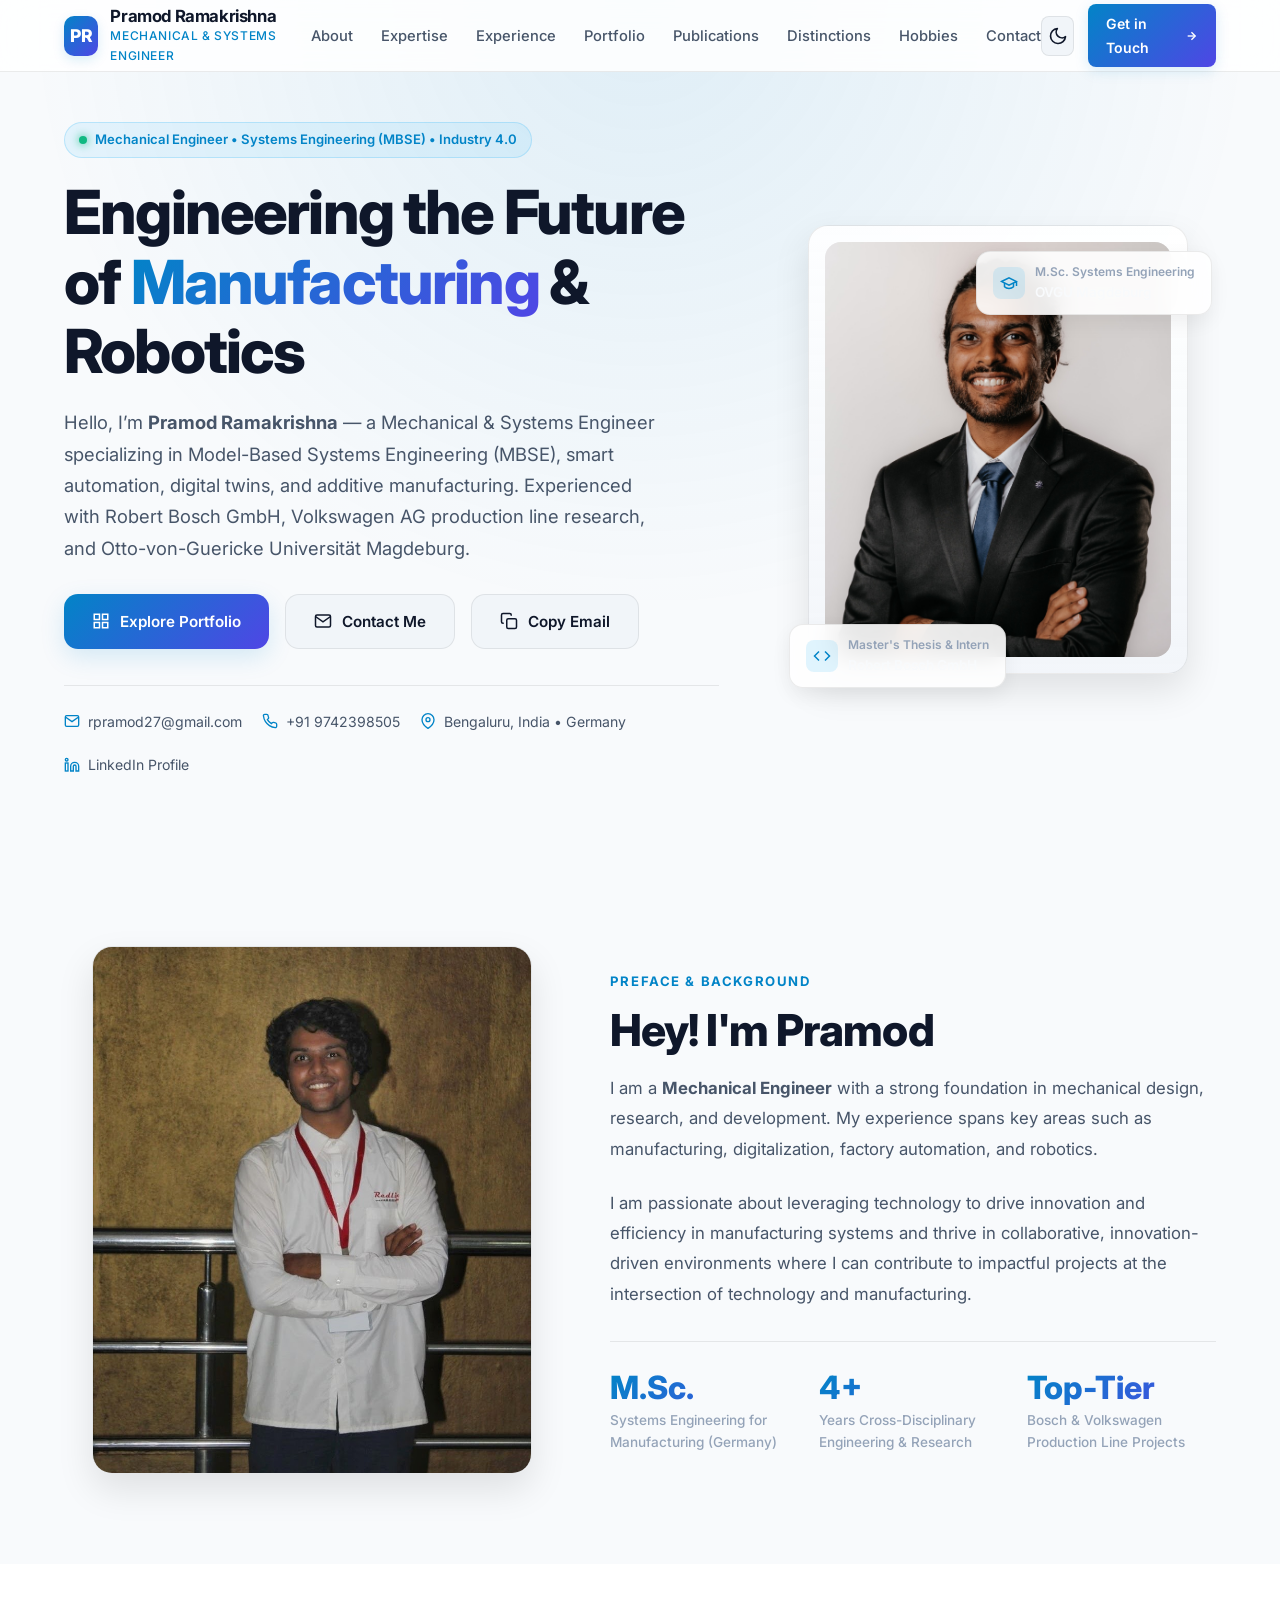
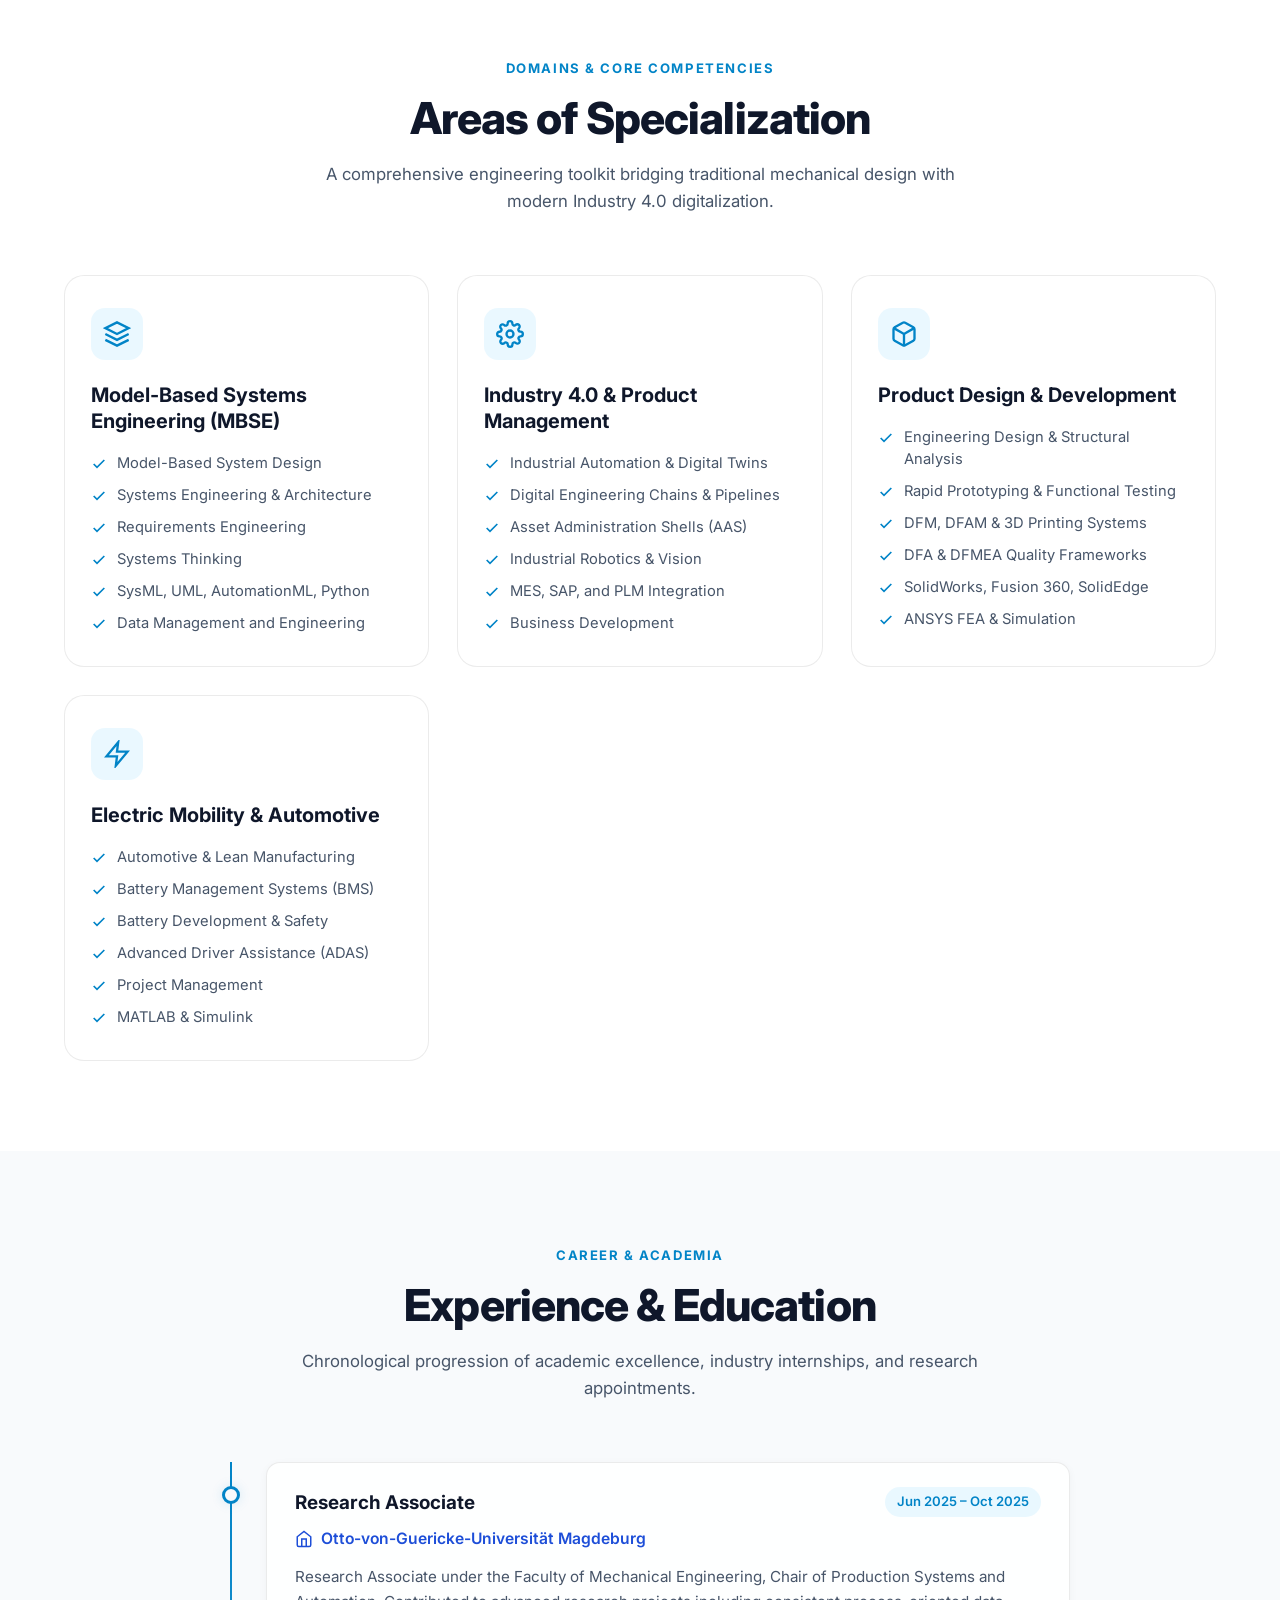
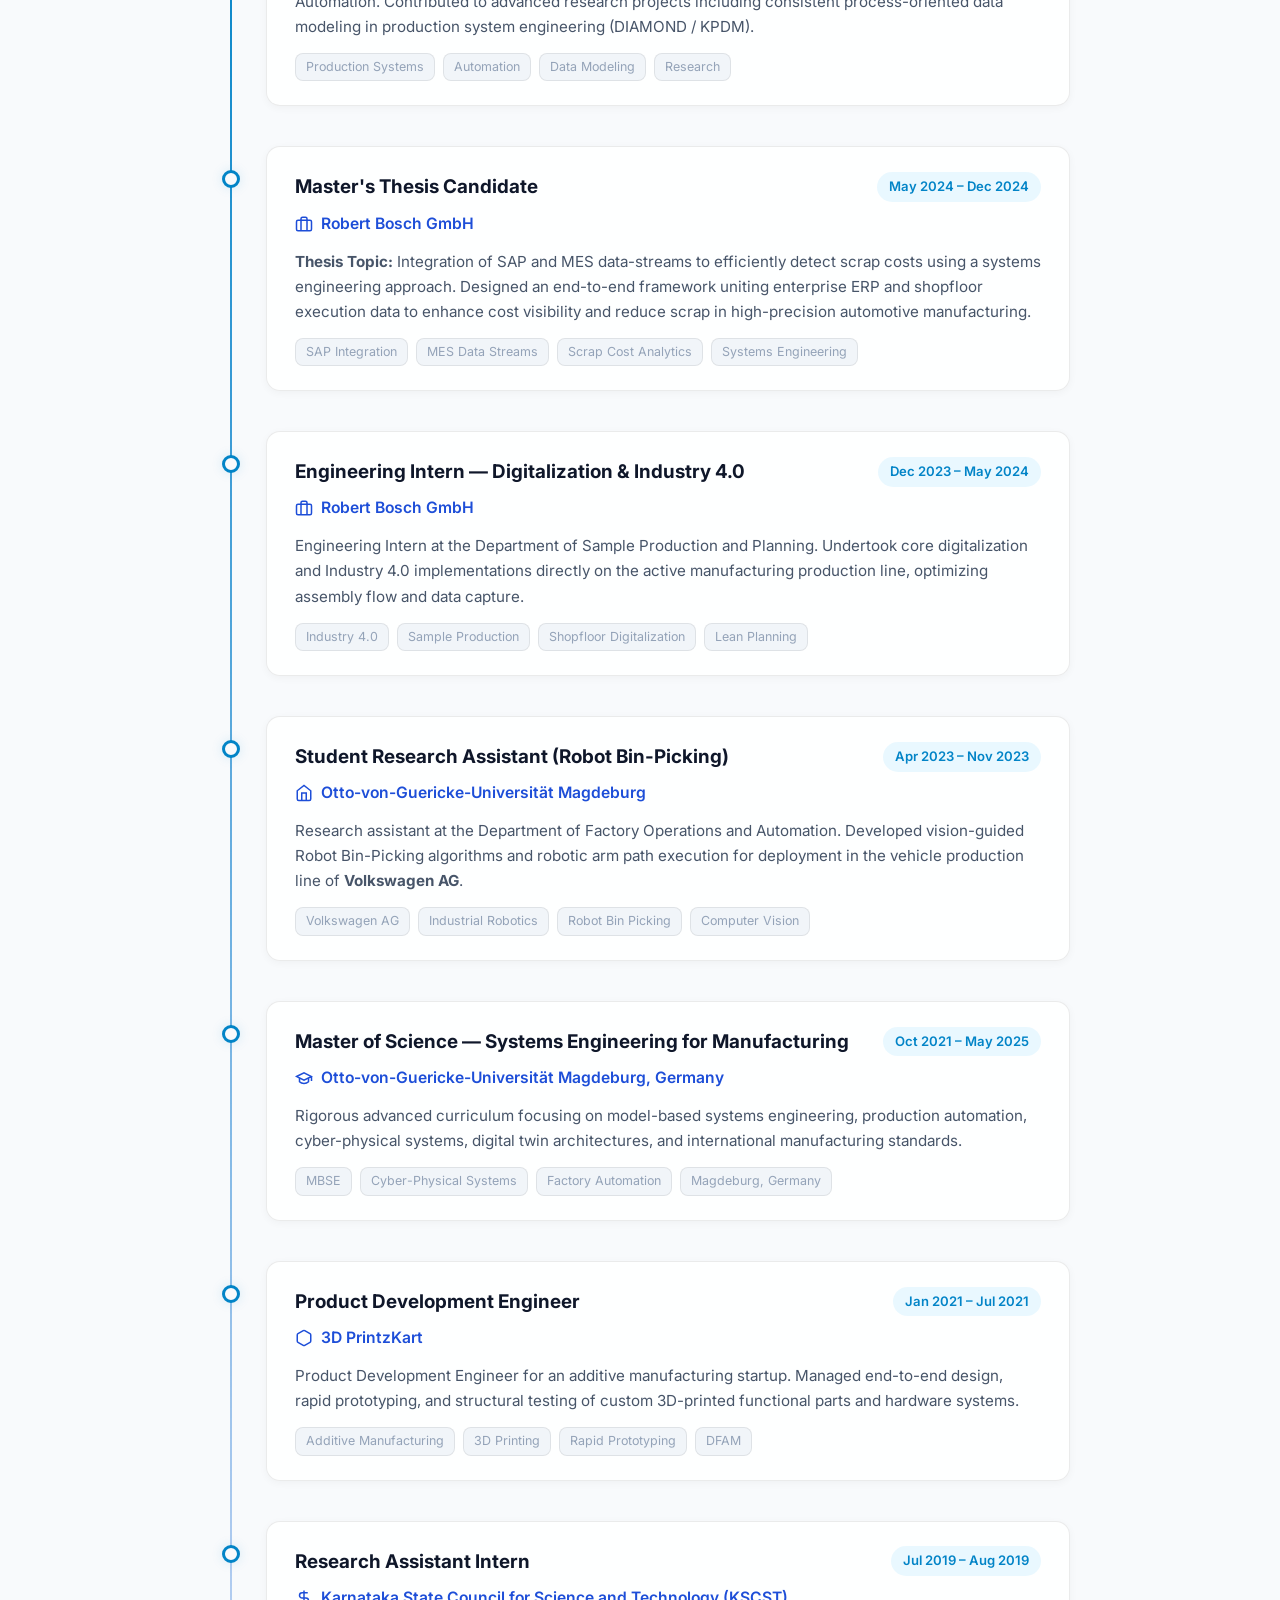
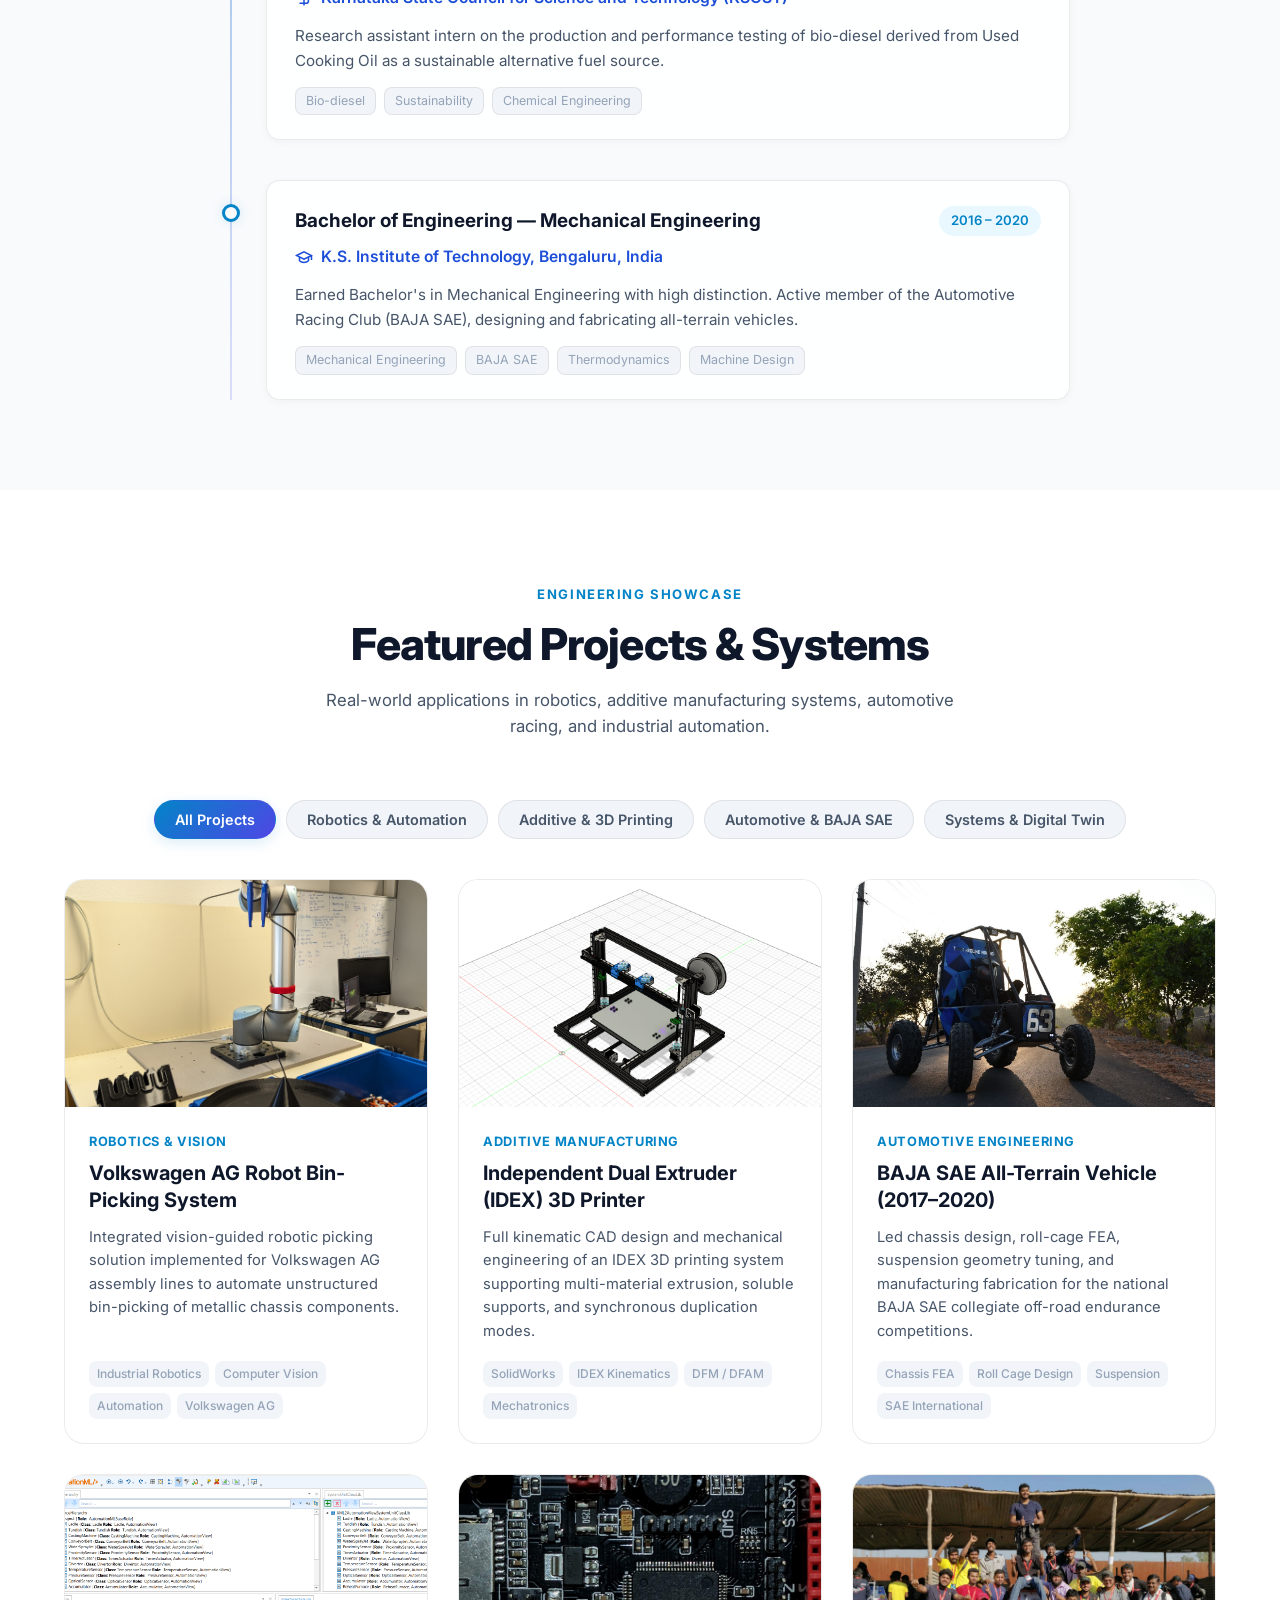
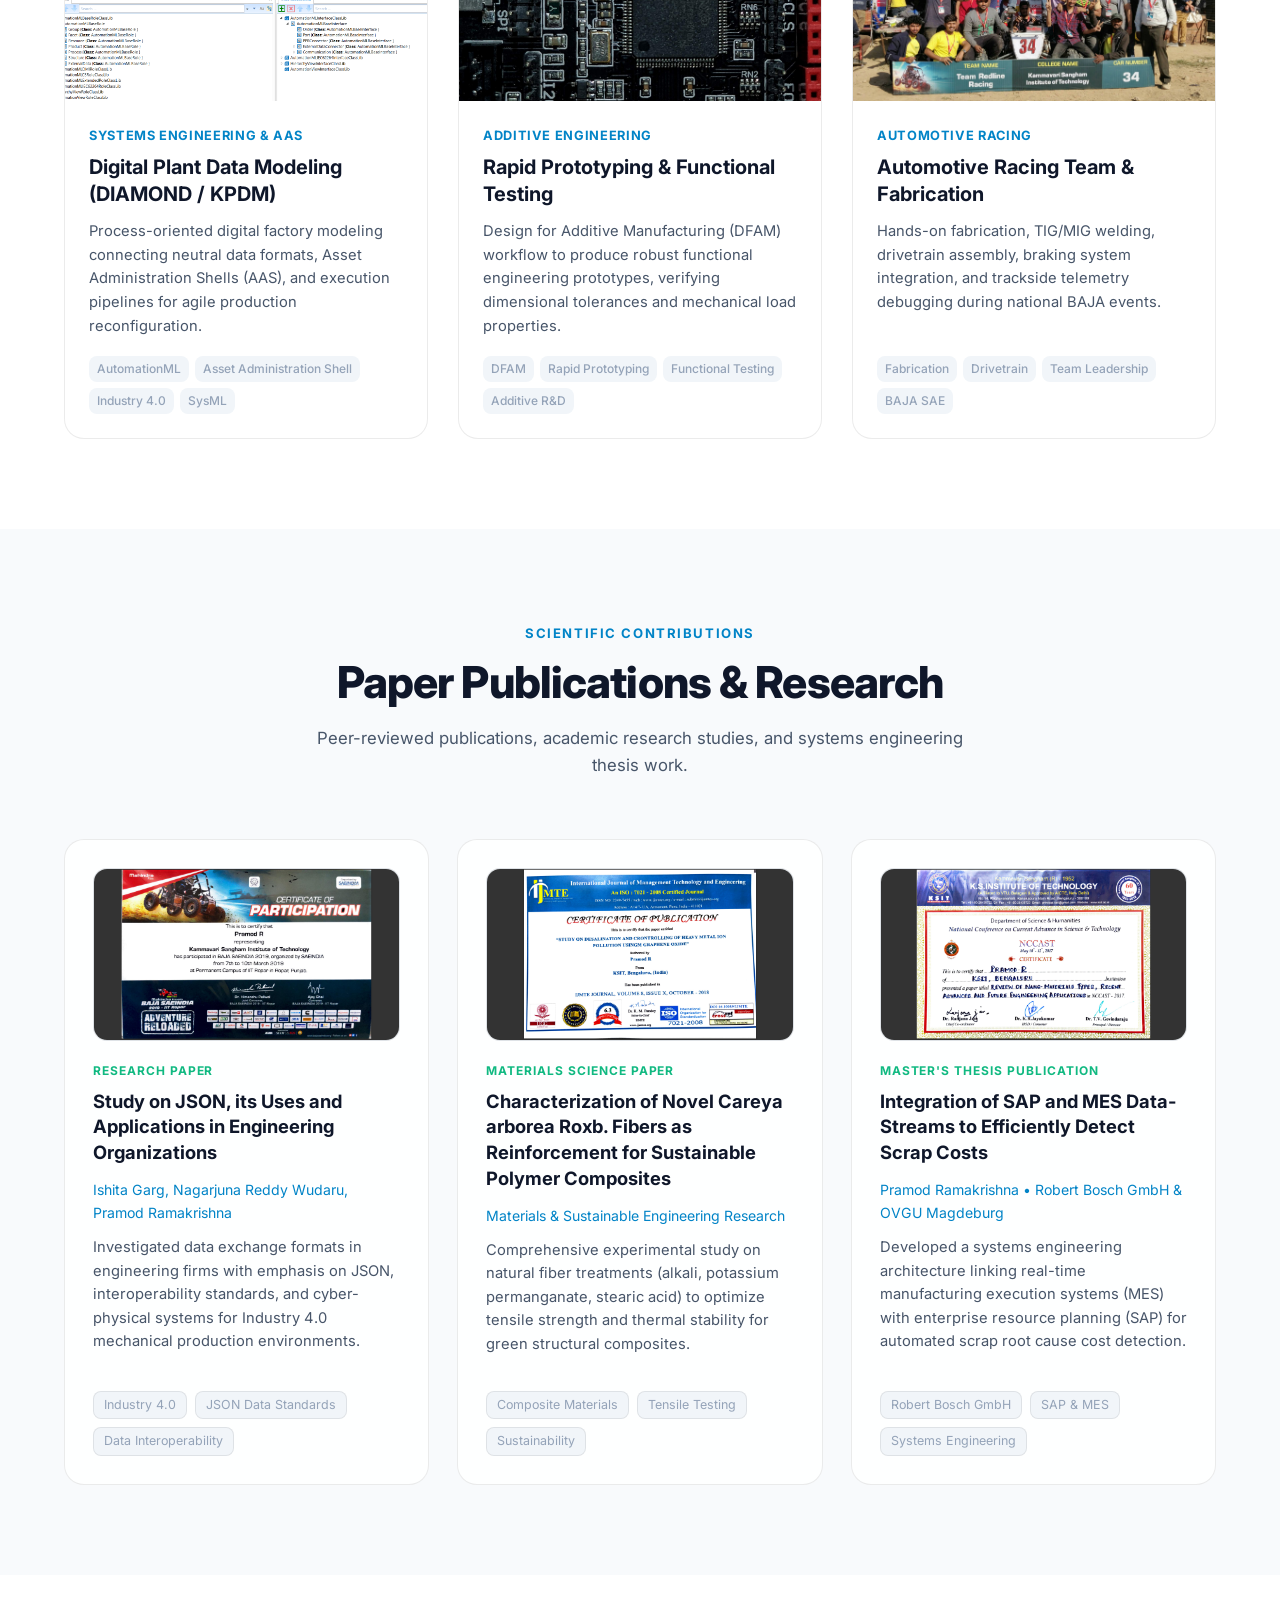
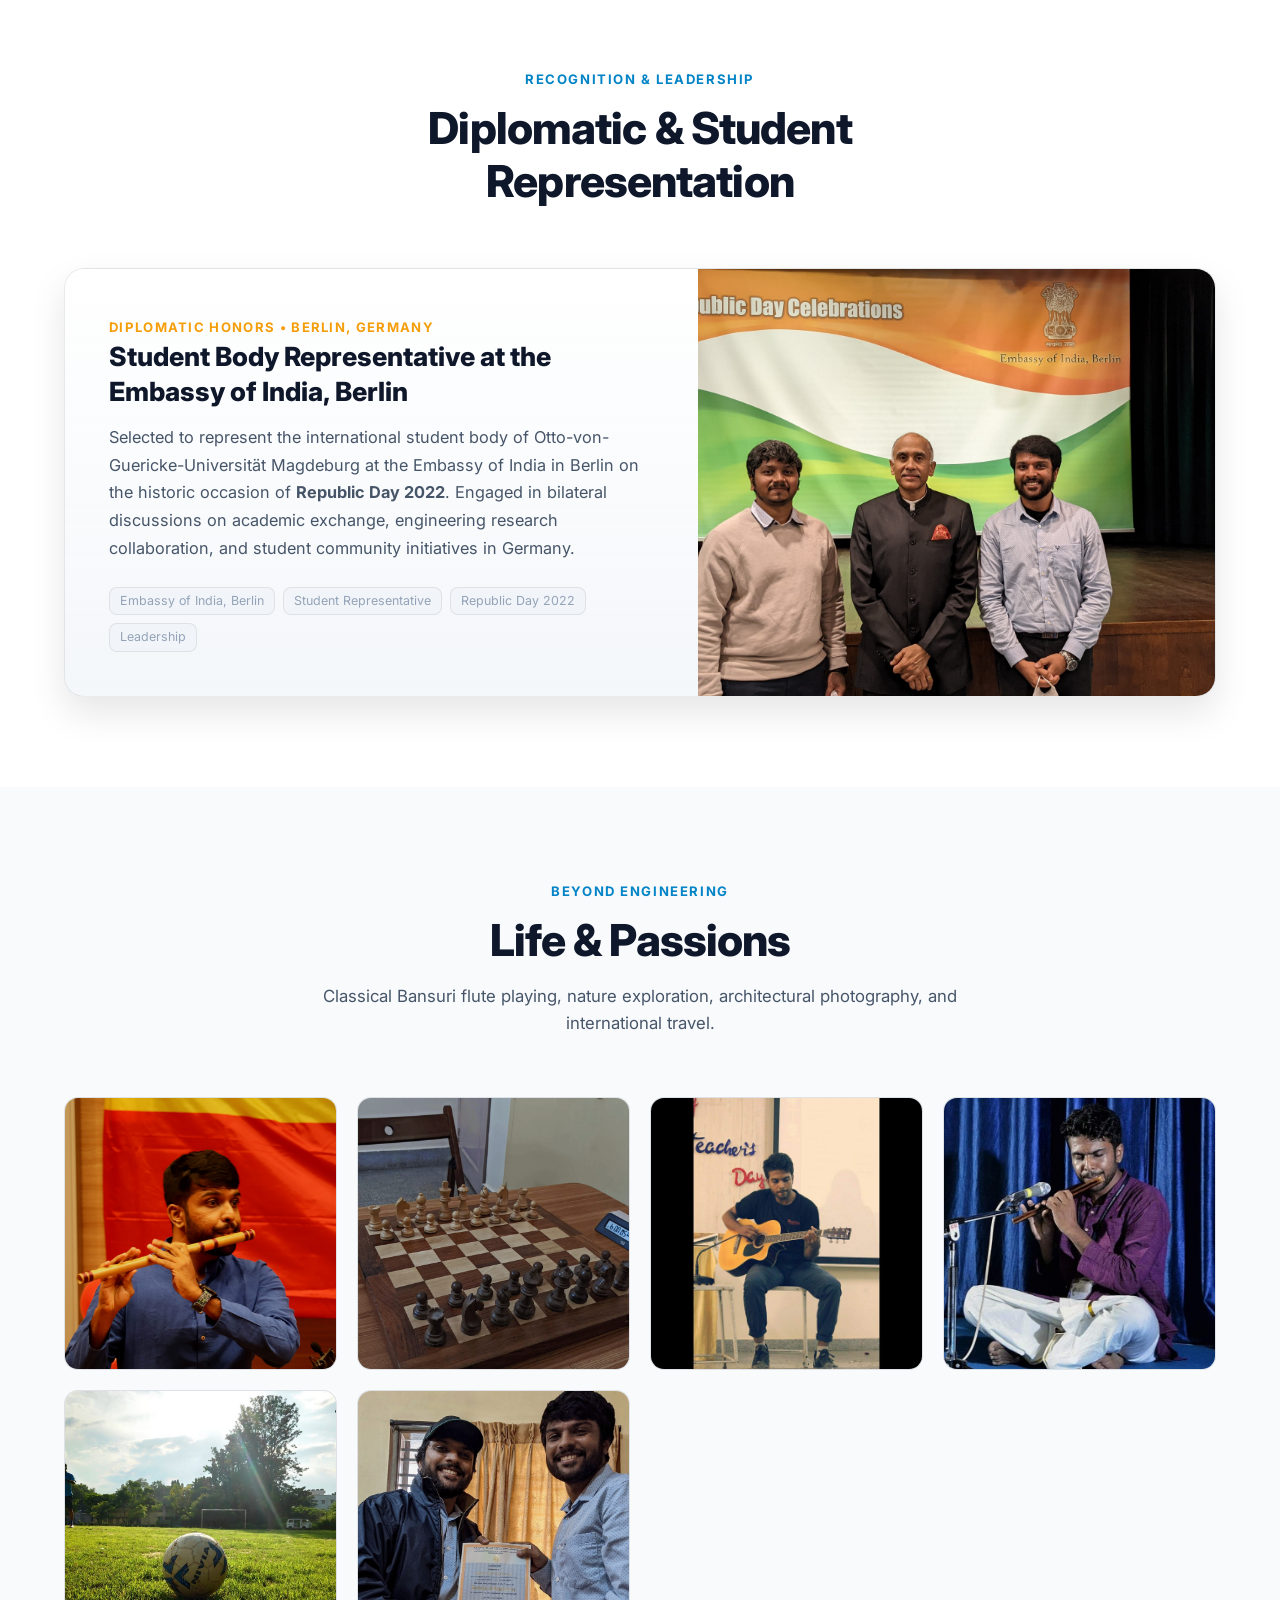
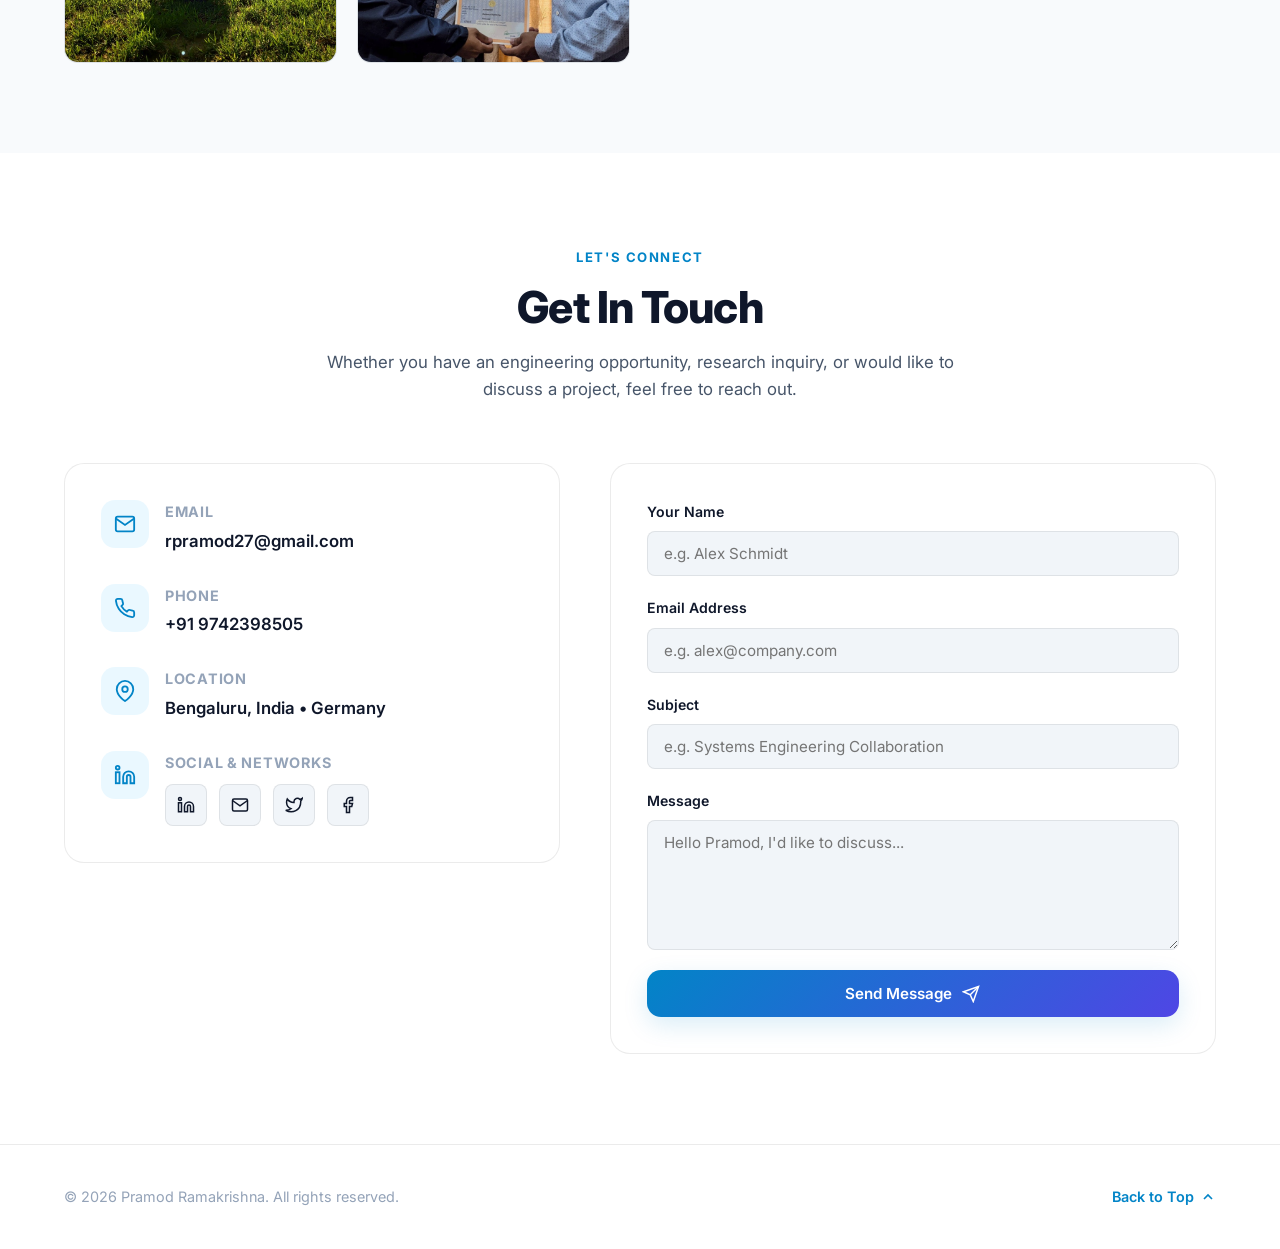
==== index.html @ 770bc207 "Initial portfolio commit" ====
<!DOCTYPE html>
<html lang="en" data-theme="dark">
<head>
  <meta charset="UTF-8">
  <meta name="viewport" content="width=device-width, initial-scale=1.0">
  <title>Pramod Ramakrishna | Mechanical & Systems Engineer</title>
  
  <meta name="description" content="Portfolio of Pramod Ramakrishna — Mechanical Engineer specializing in Model-Based Systems Engineering (MBSE), Industry 4.0, Robotics, Digital Twins, and Additive Manufacturing.">
  <meta name="keywords" content="Pramod Ramakrishna, Mechanical Engineer, Systems Engineering, MBSE, Industry 4.0, Robotics, Digital Twin, Robert Bosch, OVGU Magdeburg, Additive Manufacturing">
  <meta name="author" content="Pramod Ramakrishna">

  <!-- Open Graph / Social Meta -->
  <meta property="og:type" content="website">
  <meta property="og:title" content="Pramod Ramakrishna | Mechanical & Systems Engineer">
  <meta property="og:description" content="Mechanical Engineer specializing in MBSE, Industry 4.0, Robotics, Digital Twin, and Additive Manufacturing.">
  <meta property="og:image" content="assets/images/profile-headshot.jpg">

  <!-- Favicon -->
  <link rel="icon" type="image/svg+xml" href="data:image/svg+xml,<svg xmlns='http://www.w3.org/2000/svg' viewBox='0 0 100 100'><rect width='100' height='100' rx='20' fill='%2338bdf8'/><text x='50%' y='55%' dominant-baseline='central' text-anchor='middle' font-family='sans-serif' font-size='48' font-weight='800' fill='%23ffffff'>PR</text></svg>">

  <!-- Google Fonts: Inter -->
  <link rel="preconnect" href="https://fonts.googleapis.com">
  <link rel="preconnect" href="https://fonts.gstatic.com" crossorigin>
  <link href="https://fonts.googleapis.com/css2?family=Inter:wght@400;500;600;700;800&family=JetBrains+Mono:wght@400;500;600&display=swap" rel="stylesheet">

  <!-- Stylesheet -->
  <link rel="stylesheet" href="assets/css/style.css">
</head>
<body>

  <!-- Ambient background glow -->
  <div class="bg-ambient-glow" aria-hidden="true"></div>

  <!-- Navigation Bar -->
  <header class="site-navbar">
    <div class="container nav-container">
      <a href="#hero" class="brand-logo" aria-label="Pramod Ramakrishna Home">
        <div class="brand-symbol">PR</div>
        <div class="brand-title">
          <span class="brand-name">Pramod Ramakrishna</span>
          <span class="brand-subtitle">Mechanical & Systems Engineer</span>
        </div>
      </a>

      <!-- Desktop Nav Links -->
      <nav>
        <ul class="nav-links" id="nav-links">
          <li><a href="#about">About</a></li>
          <li><a href="#expertise">Expertise</a></li>
          <li><a href="#experience">Experience</a></li>
          <li><a href="#portfolio">Portfolio</a></li>
          <li><a href="#publications">Publications</a></li>
          <li><a href="#honors">Distinctions</a></li>
          <li><a href="#hobbies">Hobbies</a></li>
          <li><a href="#contact">Contact</a></li>
        </ul>
      </nav>

      <!-- Nav Actions -->
      <div class="nav-actions">
        <!-- Theme Toggle -->
        <button id="theme-toggle" class="theme-toggle-btn" aria-label="Toggle Theme">
          <svg width="20" height="20" viewBox="0 0 24 24" fill="none" stroke="currentColor" stroke-width="2" stroke-linecap="round" stroke-linejoin="round">
            <circle cx="12" cy="12" r="5"></circle>
            <line x1="12" y1="1" x2="12" y2="3"></line>
            <line x1="12" y1="21" x2="12" y2="23"></line>
            <line x1="4.22" y1="4.22" x2="5.64" y2="5.64"></line>
            <line x1="18.36" y1="18.36" x2="19.78" y2="19.78"></line>
            <line x1="1" y1="12" x2="3" y2="12"></line>
            <line x1="21" y1="12" x2="23" y2="12"></line>
            <line x1="4.22" y1="19.78" x2="5.64" y2="18.36"></line>
            <line x1="18.36" y1="5.64" x2="19.78" y2="4.22"></line>
          </svg>
        </button>

        <a href="#contact" class="btn-contact-nav">
          <span>Get in Touch</span>
          <svg width="16" height="16" viewBox="0 0 24 24" fill="none" stroke="currentColor" stroke-width="2.5"><line x1="5" y1="12" x2="19" y2="12"></line><polyline points="12 5 19 12 12 19"></polyline></svg>
        </a>

        <!-- Mobile Toggle -->
        <button class="mobile-toggle" id="mobile-toggle" aria-label="Open Navigation Menu">
          <svg width="24" height="24" viewBox="0 0 24 24" fill="none" stroke="currentColor" stroke-width="2"><line x1="3" y1="12" x2="21" y2="12"></line><line x1="3" y1="6" x2="21" y2="6"></line><line x1="3" y1="18" x2="21" y2="18"></line></svg>
        </button>
      </div>
    </div>
  </header>

  <!-- Hero Section -->
  <section class="hero-section" id="hero">
    <div class="container">
      <div class="hero-grid">
        <div class="hero-content">
          <div class="hero-badge">
            <span class="status-dot"></span>
            <span>Mechanical Engineer • Systems Engineering (MBSE) • Industry 4.0</span>
          </div>

          <h1 class="hero-title">
            Engineering the Future of <span class="gradient-text">Manufacturing</span> & Robotics
          </h1>

          <p class="hero-description">
            Hello, I’m <strong>Pramod Ramakrishna</strong> — a Mechanical & Systems Engineer specializing in Model-Based Systems Engineering (MBSE), smart automation, digital twins, and additive manufacturing. Experienced with Robert Bosch GmbH, Volkswagen AG production line research, and Otto-von-Guericke Universität Magdeburg.
          </p>

          <div class="hero-actions">
            <a href="#portfolio" class="btn-primary">
              <svg width="18" height="18" viewBox="0 0 24 24" fill="none" stroke="currentColor" stroke-width="2"><rect x="3" y="3" width="7" height="7"></rect><rect x="14" y="3" width="7" height="7"></rect><rect x="14" y="14" width="7" height="7"></rect><rect x="3" y="14" width="7" height="7"></rect></svg>
              <span>Explore Portfolio</span>
            </a>
            <a href="#contact" class="btn-secondary">
              <svg width="18" height="18" viewBox="0 0 24 24" fill="none" stroke="currentColor" stroke-width="2"><path d="M4 4h16c1.1 0 2 .9 2 2v12c0 1.1-.9 2-2 2H4c-1.1 0-2-.9-2-2V6c0-1.1.9-2 2-2z"></path><polyline points="22,6 12,13 2,6"></polyline></svg>
              <span>Contact Me</span>
            </a>
            <button id="copy-email-btn" class="btn-secondary" title="Copy email address to clipboard">
              <svg width="18" height="18" viewBox="0 0 24 24" fill="none" stroke="currentColor" stroke-width="2"><rect x="9" y="9" width="13" height="13" rx="2" ry="2"></rect><path d="M5 15H4a2 2 0 0 1-2-2V4a2 2 0 0 1 2-2h9a2 2 0 0 1 2 2v1"></path></svg>
              <span>Copy Email</span>
            </button>
          </div>

          <div class="hero-quick-info">
            <div class="info-pill">
              <svg width="16" height="16" viewBox="0 0 24 24" fill="none" stroke="currentColor" stroke-width="2"><path d="M4 4h16c1.1 0 2 .9 2 2v12c0 1.1-.9 2-2 2H4c-1.1 0-2-.9-2-2V6c0-1.1.9-2 2-2z"></path><polyline points="22,6 12,13 2,6"></polyline></svg>
              <a href="mailto:rpramod27@gmail.com">rpramod27@gmail.com</a>
            </div>
            <div class="info-pill">
              <svg width="16" height="16" viewBox="0 0 24 24" fill="none" stroke="currentColor" stroke-width="2"><path d="M22 16.92v3a2 2 0 0 1-2.18 2 19.79 19.79 0 0 1-8.63-3.07 19.5 19.5 0 0 1-6-6 19.79 19.79 0 0 1-3.07-8.67A2 2 0 0 1 4.11 2h3a2 2 0 0 1 2 1.72 12.84 12.84 0 0 0 .7 2.81 2 2 0 0 1-.45 2.11L8.09 9.91a16 16 0 0 0 6 6l1.27-1.27a2 2 0 0 1 2.11-.45 12.84 12.84 0 0 0 2.81.7A2 2 0 0 1 22 16.92z"></path></svg>
              <a href="tel:+919742398505">+91 9742398505</a>
            </div>
            <div class="info-pill">
              <svg width="16" height="16" viewBox="0 0 24 24" fill="none" stroke="currentColor" stroke-width="2"><path d="M21 10c0 7-9 13-9 13s-9-6-9-13a9 9 0 0 1 18 0z"></path><circle cx="12" cy="10" r="3"></circle></svg>
              <span>Bengaluru, India • Germany</span>
            </div>
            <div class="info-pill">
              <svg width="16" height="16" viewBox="0 0 24 24" fill="none" stroke="currentColor" stroke-width="2"><path d="M16 8a6 6 0 0 1 6 6v7h-4v-7a2 2 0 0 0-2-2 2 2 0 0 0-2 2v7h-4v-7a6 6 0 0 1 6-6z"></path><rect x="2" y="9" width="4" height="12"></rect><circle cx="4" cy="4" r="2"></circle></svg>
              <a href="https://www.linkedin.com/in/pramod-r8/" target="_blank" rel="noopener noreferrer">LinkedIn Profile</a>
            </div>
          </div>
        </div>

        <!-- Hero Avatar Card -->
        <div class="hero-visual">
          <div class="hero-card">
            <div class="hero-img-wrapper" data-lightbox data-lightbox-src="assets/images/profile-headshot.jpg" data-lightbox-caption="Pramod Ramakrishna — Mechanical & Systems Engineer">
              <img src="assets/images/profile-headshot.jpg" alt="Pramod Ramakrishna" class="hero-img">
            </div>

            <!-- Floating Badge: Bosch -->
            <div class="floating-badge badge-bosch">
              <div class="badge-icon">
                <svg width="18" height="18" viewBox="0 0 24 24" fill="none" stroke="currentColor" stroke-width="2"><polyline points="16 18 22 12 16 6"></polyline><polyline points="8 6 2 12 8 18"></polyline></svg>
              </div>
              <div>
                <div style="font-size:0.75rem; color:var(--text-muted);">Master's Thesis & Intern</div>
                <div>Robert Bosch GmbH</div>
              </div>
            </div>

            <!-- Floating Badge: M.Sc. Degree -->
            <div class="floating-badge badge-degree">
              <div class="badge-icon">
                <svg width="18" height="18" viewBox="0 0 24 24" fill="none" stroke="currentColor" stroke-width="2"><path d="M22 10v6M2 10l10-5 10 5-10 5z"></path><path d="M6 12v5c3 3 9 3 12 0v-5"></path></svg>
              </div>
              <div>
                <div style="font-size:0.75rem; color:var(--text-muted);">M.Sc. Systems Engineering</div>
                <div>OVGU Magdeburg</div>
              </div>
            </div>
          </div>
        </div>
      </div>
    </div>
  </section>

  <!-- About Me Section -->
  <section id="about">
    <div class="container">
      <div class="about-grid">
        <div class="about-img-box" data-lightbox data-lightbox-src="assets/images/profile-about.jpg" data-lightbox-caption="Hey! I'm Pramod">
          <img src="assets/images/profile-about.jpg" alt="Pramod Ramakrishna Portrait" class="about-img">
        </div>

        <div class="about-content">
          <span class="section-tag">Preface & Background</span>
          <h2 class="section-title">Hey! I'm Pramod</h2>
          
          <p class="about-text">
            I am a <strong>Mechanical Engineer</strong> with a strong foundation in mechanical design, research, and development. My experience spans key areas such as manufacturing, digitalization, factory automation, and robotics.
          </p>
          <p class="about-text">
            I am passionate about leveraging technology to drive innovation and efficiency in manufacturing systems and thrive in collaborative, innovation-driven environments where I can contribute to impactful projects at the intersection of technology and manufacturing.
          </p>

          <div class="about-stats">
            <div class="stat-item">
              <span class="stat-number">M.Sc.</span>
              <span class="stat-label">Systems Engineering for Manufacturing (Germany)</span>
            </div>
            <div class="stat-item">
              <span class="stat-number">4+</span>
              <span class="stat-label">Years Cross-Disciplinary Engineering & Research</span>
            </div>
            <div class="stat-item">
              <span class="stat-number">Top-Tier</span>
              <span class="stat-label">Bosch & Volkswagen Production Line Projects</span>
            </div>
          </div>
        </div>
      </div>
    </div>
  </section>

  <!-- Core Competencies / Areas of Expertise (Interests) -->
  <section id="expertise" style="background: var(--bg-secondary);">
    <div class="container">
      <div class="section-header">
        <span class="section-tag">Domains & Core Competencies</span>
        <h2 class="section-title">Areas of Specialization</h2>
        <p class="section-subtitle">A comprehensive engineering toolkit bridging traditional mechanical design with modern Industry 4.0 digitalization.</p>
      </div>

      <div class="domains-grid">
        <!-- Domain 1: MBSE -->
        <div class="domain-card">
          <div class="domain-icon-wrap">
            <svg width="28" height="28" viewBox="0 0 24 24" fill="none" stroke="currentColor" stroke-width="2"><path d="M12 2L2 7l10 5 10-5-10-5z"></path><path d="M2 17l10 5 10-5"></path><path d="M2 12l10 5 10-5"></path></svg>
          </div>
          <h3 class="domain-title">Model-Based Systems Engineering (MBSE)</h3>
          <ul class="domain-skills">
            <li><svg width="16" height="16" viewBox="0 0 24 24" fill="none" stroke="currentColor" stroke-width="2.5"><polyline points="20 6 9 17 4 12"></polyline></svg><span>Model-Based System Design</span></li>
            <li><svg width="16" height="16" viewBox="0 0 24 24" fill="none" stroke="currentColor" stroke-width="2.5"><polyline points="20 6 9 17 4 12"></polyline></svg><span>Systems Engineering & Architecture</span></li>
            <li><svg width="16" height="16" viewBox="0 0 24 24" fill="none" stroke="currentColor" stroke-width="2.5"><polyline points="20 6 9 17 4 12"></polyline></svg><span>Requirements Engineering</span></li>
            <li><svg width="16" height="16" viewBox="0 0 24 24" fill="none" stroke="currentColor" stroke-width="2.5"><polyline points="20 6 9 17 4 12"></polyline></svg><span>Systems Thinking</span></li>
            <li><svg width="16" height="16" viewBox="0 0 24 24" fill="none" stroke="currentColor" stroke-width="2.5"><polyline points="20 6 9 17 4 12"></polyline></svg><span>SysML, UML, AutomationML, Python</span></li>
            <li><svg width="16" height="16" viewBox="0 0 24 24" fill="none" stroke="currentColor" stroke-width="2.5"><polyline points="20 6 9 17 4 12"></polyline></svg><span>Data Management and Engineering</span></li>
          </ul>
        </div>

        <!-- Domain 2: Industry 4.0 -->
        <div class="domain-card">
          <div class="domain-icon-wrap">
            <svg width="28" height="28" viewBox="0 0 24 24" fill="none" stroke="currentColor" stroke-width="2"><circle cx="12" cy="12" r="3"></circle><path d="M19.4 15a1.65 1.65 0 0 0 .33 1.82l.06.06a2 2 0 0 1 0 2.83 2 2 0 0 1-2.83 0l-.06-.06a1.65 1.65 0 0 0-1.82-.33 1.65 1.65 0 0 0-1 1.51V21a2 2 0 0 1-2 2 2 2 0 0 1-2-2v-.09A1.65 1.65 0 0 0 9 19.4a1.65 1.65 0 0 0-1.82.33l-.06.06a2 2 0 0 1-2.83 0 2 2 0 0 1 0-2.83l.06-.06a1.65 1.65 0 0 0 .33-1.82 1.65 1.65 0 0 0-1.51-1H3a2 2 0 0 1-2-2 2 2 0 0 1 2-2h.09A1.65 1.65 0 0 0 4.6 9a1.65 1.65 0 0 0-.33-1.82l-.06-.06a2 2 0 0 1 0-2.83 2 2 0 0 1 2.83 0l.06.06a1.65 1.65 0 0 0 1.82.33H9a1.65 1.65 0 0 0 1-1.51V3a2 2 0 0 1 2-2 2 2 0 0 1 2 2v.09a1.65 1.65 0 0 0 1 1.51 1.65 1.65 0 0 0 1.82-.33l.06-.06a2 2 0 0 1 2.83 0 2 2 0 0 1 0 2.83l-.06.06a1.65 1.65 0 0 0-.33 1.82V9a1.65 1.65 0 0 0 1.51 1H21a2 2 0 0 1 2 2 2 2 0 0 1-2 2h-.09a1.65 1.65 0 0 0-1.51 1z"></path></svg>
          </div>
          <h3 class="domain-title">Industry 4.0 & Product Management</h3>
          <ul class="domain-skills">
            <li><svg width="16" height="16" viewBox="0 0 24 24" fill="none" stroke="currentColor" stroke-width="2.5"><polyline points="20 6 9 17 4 12"></polyline></svg><span>Industrial Automation & Digital Twins</span></li>
            <li><svg width="16" height="16" viewBox="0 0 24 24" fill="none" stroke="currentColor" stroke-width="2.5"><polyline points="20 6 9 17 4 12"></polyline></svg><span>Digital Engineering Chains & Pipelines</span></li>
            <li><svg width="16" height="16" viewBox="0 0 24 24" fill="none" stroke="currentColor" stroke-width="2.5"><polyline points="20 6 9 17 4 12"></polyline></svg><span>Asset Administration Shells (AAS)</span></li>
            <li><svg width="16" height="16" viewBox="0 0 24 24" fill="none" stroke="currentColor" stroke-width="2.5"><polyline points="20 6 9 17 4 12"></polyline></svg><span>Industrial Robotics & Vision</span></li>
            <li><svg width="16" height="16" viewBox="0 0 24 24" fill="none" stroke="currentColor" stroke-width="2.5"><polyline points="20 6 9 17 4 12"></polyline></svg><span>MES, SAP, and PLM Integration</span></li>
            <li><svg width="16" height="16" viewBox="0 0 24 24" fill="none" stroke="currentColor" stroke-width="2.5"><polyline points="20 6 9 17 4 12"></polyline></svg><span>Business Development</span></li>
          </ul>
        </div>

        <!-- Domain 3: Product Design -->
        <div class="domain-card">
          <div class="domain-icon-wrap">
            <svg width="28" height="28" viewBox="0 0 24 24" fill="none" stroke="currentColor" stroke-width="2"><path d="M21 16V8a2 2 0 0 0-1-1.73l-7-4a2 2 0 0 0-2 0l-7 4A2 2 0 0 0 3 8v8a2 2 0 0 0 1 1.73l7 4a2 2 0 0 0 2 0l7-4A2 2 0 0 0 21 16z"></path><polyline points="3.27 6.96 12 12.01 20.73 6.96"></polyline><line x1="12" y1="22.08" x2="12" y2="12"></line></svg>
          </div>
          <h3 class="domain-title">Product Design & Development</h3>
          <ul class="domain-skills">
            <li><svg width="16" height="16" viewBox="0 0 24 24" fill="none" stroke="currentColor" stroke-width="2.5"><polyline points="20 6 9 17 4 12"></polyline></svg><span>Engineering Design & Structural Analysis</span></li>
            <li><svg width="16" height="16" viewBox="0 0 24 24" fill="none" stroke="currentColor" stroke-width="2.5"><polyline points="20 6 9 17 4 12"></polyline></svg><span>Rapid Prototyping & Functional Testing</span></li>
            <li><svg width="16" height="16" viewBox="0 0 24 24" fill="none" stroke="currentColor" stroke-width="2.5"><polyline points="20 6 9 17 4 12"></polyline></svg><span>DFM, DFAM & 3D Printing Systems</span></li>
            <li><svg width="16" height="16" viewBox="0 0 24 24" fill="none" stroke="currentColor" stroke-width="2.5"><polyline points="20 6 9 17 4 12"></polyline></svg><span>DFA & DFMEA Quality Frameworks</span></li>
            <li><svg width="16" height="16" viewBox="0 0 24 24" fill="none" stroke="currentColor" stroke-width="2.5"><polyline points="20 6 9 17 4 12"></polyline></svg><span>SolidWorks, Fusion 360, SolidEdge</span></li>
            <li><svg width="16" height="16" viewBox="0 0 24 24" fill="none" stroke="currentColor" stroke-width="2.5"><polyline points="20 6 9 17 4 12"></polyline></svg><span>ANSYS FEA & Simulation</span></li>
          </ul>
        </div>

        <!-- Domain 4: Electric Mobility -->
        <div class="domain-card">
          <div class="domain-icon-wrap">
            <svg width="28" height="28" viewBox="0 0 24 24" fill="none" stroke="currentColor" stroke-width="2"><polygon points="13 2 3 14 12 14 11 22 21 10 12 10 13 2"></polygon></svg>
          </div>
          <h3 class="domain-title">Electric Mobility & Automotive</h3>
          <ul class="domain-skills">
            <li><svg width="16" height="16" viewBox="0 0 24 24" fill="none" stroke="currentColor" stroke-width="2.5"><polyline points="20 6 9 17 4 12"></polyline></svg><span>Automotive & Lean Manufacturing</span></li>
            <li><svg width="16" height="16" viewBox="0 0 24 24" fill="none" stroke="currentColor" stroke-width="2.5"><polyline points="20 6 9 17 4 12"></polyline></svg><span>Battery Management Systems (BMS)</span></li>
            <li><svg width="16" height="16" viewBox="0 0 24 24" fill="none" stroke="currentColor" stroke-width="2.5"><polyline points="20 6 9 17 4 12"></polyline></svg><span>Battery Development & Safety</span></li>
            <li><svg width="16" height="16" viewBox="0 0 24 24" fill="none" stroke="currentColor" stroke-width="2.5"><polyline points="20 6 9 17 4 12"></polyline></svg><span>Advanced Driver Assistance (ADAS)</span></li>
            <li><svg width="16" height="16" viewBox="0 0 24 24" fill="none" stroke="currentColor" stroke-width="2.5"><polyline points="20 6 9 17 4 12"></polyline></svg><span>Project Management</span></li>
            <li><svg width="16" height="16" viewBox="0 0 24 24" fill="none" stroke="currentColor" stroke-width="2.5"><polyline points="20 6 9 17 4 12"></polyline></svg><span>MATLAB & Simulink</span></li>
          </ul>
        </div>
      </div>
    </div>
  </section>

  <!-- Experience & Education Timeline -->
  <section id="experience">
    <div class="container">
      <div class="section-header">
        <span class="section-tag">Career & Academia</span>
        <h2 class="section-title">Experience & Education</h2>
        <p class="section-subtitle">Chronological progression of academic excellence, industry internships, and research appointments.</p>
      </div>

      <div class="timeline-wrapper">
        <!-- 1. Research Associate: OVGU -->
        <div class="timeline-item">
          <div class="timeline-node"></div>
          <div class="timeline-card">
            <div class="timeline-header">
              <h3 class="timeline-role">Research Associate</h3>
              <span class="timeline-date">Jun 2025 – Oct 2025</span>
            </div>
            <div class="timeline-company">
              <svg width="18" height="18" viewBox="0 0 24 24" fill="none" stroke="currentColor" stroke-width="2"><path d="M3 9l9-7 9 7v11a2 2 0 0 1-2 2H5a2 2 0 0 1-2-2z"></path><polyline points="9 22 9 12 15 12 15 22"></polyline></svg>
              <span>Otto-von-Guericke-Universität Magdeburg</span>
            </div>
            <p class="timeline-desc">
              Research Associate under the Faculty of Mechanical Engineering, Chair of Production Systems and Automation. Contributed to advanced research projects including consistent process-oriented data modeling in production system engineering (DIAMOND / KPDM).
            </p>
            <div class="timeline-tag-list">
              <span class="timeline-tag">Production Systems</span>
              <span class="timeline-tag">Automation</span>
              <span class="timeline-tag">Data Modeling</span>
              <span class="timeline-tag">Research</span>
            </div>
          </div>
        </div>

        <!-- 2. Master's Thesis: Bosch -->
        <div class="timeline-item">
          <div class="timeline-node"></div>
          <div class="timeline-card">
            <div class="timeline-header">
              <h3 class="timeline-role">Master's Thesis Candidate</h3>
              <span class="timeline-date">May 2024 – Dec 2024</span>
            </div>
            <div class="timeline-company">
              <svg width="18" height="18" viewBox="0 0 24 24" fill="none" stroke="currentColor" stroke-width="2"><rect x="2" y="7" width="20" height="14" rx="2" ry="2"></rect><path d="M16 21V5a2 2 0 0 0-2-2h-4a2 2 0 0 0-2 2v16"></path></svg>
              <span>Robert Bosch GmbH</span>
            </div>
            <p class="timeline-desc">
              <strong>Thesis Topic:</strong> Integration of SAP and MES data-streams to efficiently detect scrap costs using a systems engineering approach. Designed an end-to-end framework uniting enterprise ERP and shopfloor execution data to enhance cost visibility and reduce scrap in high-precision automotive manufacturing.
            </p>
            <div class="timeline-tag-list">
              <span class="timeline-tag">SAP Integration</span>
              <span class="timeline-tag">MES Data Streams</span>
              <span class="timeline-tag">Scrap Cost Analytics</span>
              <span class="timeline-tag">Systems Engineering</span>
            </div>
          </div>
        </div>

        <!-- 3. Engineering Intern: Bosch -->
        <div class="timeline-item">
          <div class="timeline-node"></div>
          <div class="timeline-card">
            <div class="timeline-header">
              <h3 class="timeline-role">Engineering Intern — Digitalization & Industry 4.0</h3>
              <span class="timeline-date">Dec 2023 – May 2024</span>
            </div>
            <div class="timeline-company">
              <svg width="18" height="18" viewBox="0 0 24 24" fill="none" stroke="currentColor" stroke-width="2"><rect x="2" y="7" width="20" height="14" rx="2" ry="2"></rect><path d="M16 21V5a2 2 0 0 0-2-2h-4a2 2 0 0 0-2 2v16"></path></svg>
              <span>Robert Bosch GmbH</span>
            </div>
            <p class="timeline-desc">
              Engineering Intern at the Department of Sample Production and Planning. Undertook core digitalization and Industry 4.0 implementations directly on the active manufacturing production line, optimizing assembly flow and data capture.
            </p>
            <div class="timeline-tag-list">
              <span class="timeline-tag">Industry 4.0</span>
              <span class="timeline-tag">Sample Production</span>
              <span class="timeline-tag">Shopfloor Digitalization</span>
              <span class="timeline-tag">Lean Planning</span>
            </div>
          </div>
        </div>

        <!-- 4. Research Assistant: OVGU / Volkswagen -->
        <div class="timeline-item">
          <div class="timeline-node"></div>
          <div class="timeline-card">
            <div class="timeline-header">
              <h3 class="timeline-role">Student Research Assistant (Robot Bin-Picking)</h3>
              <span class="timeline-date">Apr 2023 – Nov 2023</span>
            </div>
            <div class="timeline-company">
              <svg width="18" height="18" viewBox="0 0 24 24" fill="none" stroke="currentColor" stroke-width="2"><path d="M3 9l9-7 9 7v11a2 2 0 0 1-2 2H5a2 2 0 0 1-2-2z"></path><polyline points="9 22 9 12 15 12 15 22"></polyline></svg>
              <span>Otto-von-Guericke-Universität Magdeburg</span>
            </div>
            <p class="timeline-desc">
              Research assistant at the Department of Factory Operations and Automation. Developed vision-guided Robot Bin-Picking algorithms and robotic arm path execution for deployment in the vehicle production line of <strong>Volkswagen AG</strong>.
            </p>
            <div class="timeline-tag-list">
              <span class="timeline-tag">Volkswagen AG</span>
              <span class="timeline-tag">Industrial Robotics</span>
              <span class="timeline-tag">Robot Bin Picking</span>
              <span class="timeline-tag">Computer Vision</span>
            </div>
          </div>
        </div>

        <!-- 5. M.Sc. Degree -->
        <div class="timeline-item">
          <div class="timeline-node"></div>
          <div class="timeline-card">
            <div class="timeline-header">
              <h3 class="timeline-role">Master of Science — Systems Engineering for Manufacturing</h3>
              <span class="timeline-date">Oct 2021 – May 2025</span>
            </div>
            <div class="timeline-company">
              <svg width="18" height="18" viewBox="0 0 24 24" fill="none" stroke="currentColor" stroke-width="2"><path d="M22 10v6M2 10l10-5 10 5-10 5z"></path><path d="M6 12v5c3 3 9 3 12 0v-5"></path></svg>
              <span>Otto-von-Guericke-Universität Magdeburg, Germany</span>
            </div>
            <p class="timeline-desc">
              Rigorous advanced curriculum focusing on model-based systems engineering, production automation, cyber-physical systems, digital twin architectures, and international manufacturing standards.
            </p>
            <div class="timeline-tag-list">
              <span class="timeline-tag">MBSE</span>
              <span class="timeline-tag">Cyber-Physical Systems</span>
              <span class="timeline-tag">Factory Automation</span>
              <span class="timeline-tag">Magdeburg, Germany</span>
            </div>
          </div>
        </div>

        <!-- 6. Product Development Engineer: 3D PrintzKart -->
        <div class="timeline-item">
          <div class="timeline-node"></div>
          <div class="timeline-card">
            <div class="timeline-header">
              <h3 class="timeline-role">Product Development Engineer</h3>
              <span class="timeline-date">Jan 2021 – Jul 2021</span>
            </div>
            <div class="timeline-company">
              <svg width="18" height="18" viewBox="0 0 24 24" fill="none" stroke="currentColor" stroke-width="2"><path d="M21 16V8a2 2 0 0 0-1-1.73l-7-4a2 2 0 0 0-2 0l-7 4A2 2 0 0 0 3 8v8a2 2 0 0 0 1 1.73l7 4a2 2 0 0 0 2 0l7-4A2 2 0 0 0 21 16z"></path></svg>
              <span>3D PrintzKart</span>
            </div>
            <p class="timeline-desc">
              Product Development Engineer for an additive manufacturing startup. Managed end-to-end design, rapid prototyping, and structural testing of custom 3D-printed functional parts and hardware systems.
            </p>
            <div class="timeline-tag-list">
              <span class="timeline-tag">Additive Manufacturing</span>
              <span class="timeline-tag">3D Printing</span>
              <span class="timeline-tag">Rapid Prototyping</span>
              <span class="timeline-tag">DFAM</span>
            </div>
          </div>
        </div>

        <!-- 7. Research Intern: KSCST -->
        <div class="timeline-item">
          <div class="timeline-node"></div>
          <div class="timeline-card">
            <div class="timeline-header">
              <h3 class="timeline-role">Research Assistant Intern</h3>
              <span class="timeline-date">Jul 2019 – Aug 2019</span>
            </div>
            <div class="timeline-company">
              <svg width="18" height="18" viewBox="0 0 24 24" fill="none" stroke="currentColor" stroke-width="2"><path d="M12 2v20M17 5H9.5a3.5 3.5 0 0 0 0 7h5a3.5 3.5 0 0 1 0 7H6"></path></svg>
              <span>Karnataka State Council for Science and Technology (KSCST)</span>
            </div>
            <p class="timeline-desc">
              Research assistant intern on the production and performance testing of bio-diesel derived from Used Cooking Oil as a sustainable alternative fuel source.
            </p>
            <div class="timeline-tag-list">
              <span class="timeline-tag">Bio-diesel</span>
              <span class="timeline-tag">Sustainability</span>
              <span class="timeline-tag">Chemical Engineering</span>
            </div>
          </div>
        </div>

        <!-- 8. Bachelor's Degree: KSIT -->
        <div class="timeline-item">
          <div class="timeline-node"></div>
          <div class="timeline-card">
            <div class="timeline-header">
              <h3 class="timeline-role">Bachelor of Engineering — Mechanical Engineering</h3>
              <span class="timeline-date">2016 – 2020</span>
            </div>
            <div class="timeline-company">
              <svg width="18" height="18" viewBox="0 0 24 24" fill="none" stroke="currentColor" stroke-width="2"><path d="M22 10v6M2 10l10-5 10 5-10 5z"></path><path d="M6 12v5c3 3 9 3 12 0v-5"></path></svg>
              <span>K.S. Institute of Technology, Bengaluru, India</span>
            </div>
            <p class="timeline-desc">
              Earned Bachelor's in Mechanical Engineering with high distinction. Active member of the Automotive Racing Club (BAJA SAE), designing and fabricating all-terrain vehicles.
            </p>
            <div class="timeline-tag-list">
              <span class="timeline-tag">Mechanical Engineering</span>
              <span class="timeline-tag">BAJA SAE</span>
              <span class="timeline-tag">Thermodynamics</span>
              <span class="timeline-tag">Machine Design</span>
            </div>
          </div>
        </div>
      </div>
    </div>
  </section>

  <!-- Portfolio / Projects Gallery -->
  <section id="portfolio" style="background: var(--bg-secondary);">
    <div class="container">
      <div class="section-header">
        <span class="section-tag">Engineering Showcase</span>
        <h2 class="section-title">Featured Projects & Systems</h2>
        <p class="section-subtitle">Real-world applications in robotics, additive manufacturing systems, automotive racing, and industrial automation.</p>
      </div>

      <!-- Filter Controls -->
      <div class="filter-bar">
        <button class="filter-btn active" data-filter="all">All Projects</button>
        <button class="filter-btn" data-filter="robotics">Robotics & Automation</button>
        <button class="filter-btn" data-filter="additive">Additive & 3D Printing</button>
        <button class="filter-btn" data-filter="racing">Automotive & BAJA SAE</button>
        <button class="filter-btn" data-filter="systems">Systems & Digital Twin</button>
      </div>

      <!-- Projects Grid -->
      <div class="projects-grid">
        <!-- Project 1: Robot Bin Picking -->
        <div class="project-card" data-category="robotics" data-lightbox data-lightbox-src="assets/images/project-robot-station.jpg" data-lightbox-caption="Robot Bin Picking for Volkswagen AG Production Line">
          <div class="project-thumb-wrap">
            <img src="assets/images/project-robot-station.jpg" alt="Robot Bin Picking Station" class="project-thumb">
            <div class="project-overlay">
              <span class="overlay-btn" title="View Fullscreen">
                <svg width="20" height="20" viewBox="0 0 24 24" fill="none" stroke="currentColor" stroke-width="2"><path d="M15 3h6v6M9 21H3v-6M21 3l-7 7M3 21l7-7"></path></svg>
              </span>
            </div>
          </div>
          <div class="project-body">
            <span class="project-category">Robotics & Vision</span>
            <h3 class="project-title">Volkswagen AG Robot Bin-Picking System</h3>
            <p class="project-desc">
              Integrated vision-guided robotic picking solution implemented for Volkswagen AG assembly lines to automate unstructured bin-picking of metallic chassis components.
            </p>
            <div class="project-tags">
              <span class="project-tag">Industrial Robotics</span>
              <span class="project-tag">Computer Vision</span>
              <span class="project-tag">Automation</span>
              <span class="project-tag">Volkswagen AG</span>
            </div>
          </div>
        </div>

        <!-- Project 2: IDEX 3D Printer -->
        <div class="project-card" data-category="additive" data-lightbox data-lightbox-src="assets/images/project-idex-3dprinter.png" data-lightbox-caption="Independent Dual Extruder (IDEX) 3D Printer Architecture">
          <div class="project-thumb-wrap">
            <img src="assets/images/project-idex-3dprinter.png" alt="IDEX 3D Printer CAD Model" class="project-thumb">
            <div class="project-overlay">
              <span class="overlay-btn" title="View Fullscreen">
                <svg width="20" height="20" viewBox="0 0 24 24" fill="none" stroke="currentColor" stroke-width="2"><path d="M15 3h6v6M9 21H3v-6M21 3l-7 7M3 21l7-7"></path></svg>
              </span>
            </div>
          </div>
          <div class="project-body">
            <span class="project-category">Additive Manufacturing</span>
            <h3 class="project-title">Independent Dual Extruder (IDEX) 3D Printer</h3>
            <p class="project-desc">
              Full kinematic CAD design and mechanical engineering of an IDEX 3D printing system supporting multi-material extrusion, soluble supports, and synchronous duplication modes.
            </p>
            <div class="project-tags">
              <span class="project-tag">SolidWorks</span>
              <span class="project-tag">IDEX Kinematics</span>
              <span class="project-tag">DFM / DFAM</span>
              <span class="project-tag">Mechatronics</span>
            </div>
          </div>
        </div>

        <!-- Project 3: BAJA SAE Racecar -->
        <div class="project-card" data-category="racing" data-lightbox data-lightbox-src="assets/images/baja-racecar-1.jpg" data-lightbox-caption="Automotive Racing Club BAJA SAE All-Terrain Vehicle">
          <div class="project-thumb-wrap">
            <img src="assets/images/baja-racecar-1.jpg" alt="BAJA SAE All-Terrain Vehicle" class="project-thumb">
            <div class="project-overlay">
              <span class="overlay-btn" title="View Fullscreen">
                <svg width="20" height="20" viewBox="0 0 24 24" fill="none" stroke="currentColor" stroke-width="2"><path d="M15 3h6v6M9 21H3v-6M21 3l-7 7M3 21l7-7"></path></svg>
              </span>
            </div>
          </div>
          <div class="project-body">
            <span class="project-category">Automotive Engineering</span>
            <h3 class="project-title">BAJA SAE All-Terrain Vehicle (2017–2020)</h3>
            <p class="project-desc">
              Led chassis design, roll-cage FEA, suspension geometry tuning, and manufacturing fabrication for the national BAJA SAE collegiate off-road endurance competitions.
            </p>
            <div class="project-tags">
              <span class="project-tag">Chassis FEA</span>
              <span class="project-tag">Roll Cage Design</span>
              <span class="project-tag">Suspension</span>
              <span class="project-tag">SAE International</span>
            </div>
          </div>
        </div>

        <!-- Project 4: Automation Diagram / Digital Twin -->
        <div class="project-card" data-category="systems" data-lightbox data-lightbox-src="assets/images/project-automation-diagram.png" data-lightbox-caption="Manufacturing Cell Digital Twin and Data Architecture">
          <div class="project-thumb-wrap">
            <img src="assets/images/project-automation-diagram.png" alt="Automation Architecture Diagram" class="project-thumb">
            <div class="project-overlay">
              <span class="overlay-btn" title="View Fullscreen">
                <svg width="20" height="20" viewBox="0 0 24 24" fill="none" stroke="currentColor" stroke-width="2"><path d="M15 3h6v6M9 21H3v-6M21 3l-7 7M3 21l7-7"></path></svg>
              </span>
            </div>
          </div>
          <div class="project-body">
            <span class="project-category">Systems Engineering & AAS</span>
            <h3 class="project-title">Digital Plant Data Modeling (DIAMOND / KPDM)</h3>
            <p class="project-desc">
              Process-oriented digital factory modeling connecting neutral data formats, Asset Administration Shells (AAS), and execution pipelines for agile production reconfiguration.
            </p>
            <div class="project-tags">
              <span class="project-tag">AutomationML</span>
              <span class="project-tag">Asset Administration Shell</span>
              <span class="project-tag">Industry 4.0</span>
              <span class="project-tag">SysML</span>
            </div>
          </div>
        </div>

        <!-- Project 5: Functional Hardware Prototype -->
        <div class="project-card" data-category="additive" data-lightbox data-lightbox-src="assets/images/project-hardware-prototype.jpeg" data-lightbox-caption="3D-Printed Functional Hardware Prototyping">
          <div class="project-thumb-wrap">
            <img src="assets/images/project-hardware-prototype.jpeg" alt="Hardware Prototype" class="project-thumb">
            <div class="project-overlay">
              <span class="overlay-btn" title="View Fullscreen">
                <svg width="20" height="20" viewBox="0 0 24 24" fill="none" stroke="currentColor" stroke-width="2"><path d="M15 3h6v6M9 21H3v-6M21 3l-7 7M3 21l7-7"></path></svg>
              </span>
            </div>
          </div>
          <div class="project-body">
            <span class="project-category">Additive Engineering</span>
            <h3 class="project-title">Rapid Prototyping & Functional Testing</h3>
            <p class="project-desc">
              Design for Additive Manufacturing (DFAM) workflow to produce robust functional engineering prototypes, verifying dimensional tolerances and mechanical load properties.
            </p>
            <div class="project-tags">
              <span class="project-tag">DFAM</span>
              <span class="project-tag">Rapid Prototyping</span>
              <span class="project-tag">Functional Testing</span>
              <span class="project-tag">Additive R&D</span>
            </div>
          </div>
        </div>

        <!-- Project 6: BAJA Team in Action -->
        <div class="project-card" data-category="racing" data-lightbox data-lightbox-src="assets/images/baja-team-3.jpg" data-lightbox-caption="BAJA Racing Team Workshop Assembly & Dynamic Testing">
          <div class="project-thumb-wrap">
            <img src="assets/images/baja-team-3.jpg" alt="BAJA Team Assembly" class="project-thumb">
            <div class="project-overlay">
              <span class="overlay-btn" title="View Fullscreen">
                <svg width="20" height="20" viewBox="0 0 24 24" fill="none" stroke="currentColor" stroke-width="2"><path d="M15 3h6v6M9 21H3v-6M21 3l-7 7M3 21l7-7"></path></svg>
              </span>
            </div>
          </div>
          <div class="project-body">
            <span class="project-category">Automotive Racing</span>
            <h3 class="project-title">Automotive Racing Team & Fabrication</h3>
            <p class="project-desc">
              Hands-on fabrication, TIG/MIG welding, drivetrain assembly, braking system integration, and trackside telemetry debugging during national BAJA events.
            </p>
            <div class="project-tags">
              <span class="project-tag">Fabrication</span>
              <span class="project-tag">Drivetrain</span>
              <span class="project-tag">Team Leadership</span>
              <span class="project-tag">BAJA SAE</span>
            </div>
          </div>
        </div>
      </div>
    </div>
  </section>

  <!-- Paper Publications Section -->
  <section id="publications">
    <div class="container">
      <div class="section-header">
        <span class="section-tag">Scientific Contributions</span>
        <h2 class="section-title">Paper Publications & Research</h2>
        <p class="section-subtitle">Peer-reviewed publications, academic research studies, and systems engineering thesis work.</p>
      </div>

      <div class="publications-grid">
        <!-- Publication 1: JSON in Engineering -->
        <div class="publication-card">
          <div class="pub-preview-wrap" data-lightbox data-lightbox-src="assets/images/publication-1.png" data-lightbox-caption="Study on JSON, its Uses and Applications in Engineering Organizations">
            <img src="assets/images/publication-1.png" alt="Study on JSON Publication" class="pub-preview">
          </div>
          <span class="pub-type-badge">Research Paper</span>
          <h3 class="pub-title">Study on JSON, its Uses and Applications in Engineering Organizations</h3>
          <p class="pub-authors">Ishita Garg, Nagarjuna Reddy Wudaru, Pramod Ramakrishna</p>
          <p class="pub-desc">
            Investigated data exchange formats in engineering firms with emphasis on JSON, interoperability standards, and cyber-physical systems for Industry 4.0 mechanical production environments.
          </p>
          <div class="timeline-tag-list">
            <span class="timeline-tag">Industry 4.0</span>
            <span class="timeline-tag">JSON Data Standards</span>
            <span class="timeline-tag">Data Interoperability</span>
          </div>
        </div>

        <!-- Publication 2: Careya arborea Polymer Composites -->
        <div class="publication-card">
          <div class="pub-preview-wrap" data-lightbox data-lightbox-src="assets/images/publication-2.png" data-lightbox-caption="Characterization of Careya arborea Roxb. Fibers for Sustainable Polymer Composites">
            <img src="assets/images/publication-2.png" alt="Careya arborea Roxb. Paper" class="pub-preview">
          </div>
          <span class="pub-type-badge">Materials Science Paper</span>
          <h3 class="pub-title">Characterization of Novel Careya arborea Roxb. Fibers as Reinforcement for Sustainable Polymer Composites</h3>
          <p class="pub-authors">Materials & Sustainable Engineering Research</p>
          <p class="pub-desc">
            Comprehensive experimental study on natural fiber treatments (alkali, potassium permanganate, stearic acid) to optimize tensile strength and thermal stability for green structural composites.
          </p>
          <div class="timeline-tag-list">
            <span class="timeline-tag">Composite Materials</span>
            <span class="timeline-tag">Tensile Testing</span>
            <span class="timeline-tag">Sustainability</span>
          </div>
        </div>

        <!-- Publication 3: Master's Thesis Research -->
        <div class="publication-card">
          <div class="pub-preview-wrap" data-lightbox data-lightbox-src="assets/images/publication-3.png" data-lightbox-caption="Master's Thesis Research at Robert Bosch GmbH">
            <img src="assets/images/publication-3.png" alt="Master's Thesis Research" class="pub-preview">
          </div>
          <span class="pub-type-badge">Master's Thesis Publication</span>
          <h3 class="pub-title">Integration of SAP and MES Data-Streams to Efficiently Detect Scrap Costs</h3>
          <p class="pub-authors">Pramod Ramakrishna • Robert Bosch GmbH & OVGU Magdeburg</p>
          <p class="pub-desc">
            Developed a systems engineering architecture linking real-time manufacturing execution systems (MES) with enterprise resource planning (SAP) for automated scrap root cause cost detection.
          </p>
          <div class="timeline-tag-list">
            <span class="timeline-tag">Robert Bosch GmbH</span>
            <span class="timeline-tag">SAP & MES</span>
            <span class="timeline-tag">Systems Engineering</span>
          </div>
        </div>
      </div>
    </div>
  </section>

  <!-- Honors & Global Leadership (Berlin Embassy) -->
  <section id="honors" style="background: var(--bg-secondary);">
    <div class="container">
      <div class="section-header">
        <span class="section-tag">Recognition & Leadership</span>
        <h2 class="section-title">Diplomatic & Student Representation</h2>
      </div>

      <div class="honor-card">
        <div class="honor-content">
          <span class="honor-tag">Diplomatic Honors • Berlin, Germany</span>
          <h3 class="honor-title">Student Body Representative at the Embassy of India, Berlin</h3>
          <p class="honor-desc">
            Selected to represent the international student body of Otto-von-Guericke-Universität Magdeburg at the Embassy of India in Berlin on the historic occasion of <strong>Republic Day 2022</strong>. Engaged in bilateral discussions on academic exchange, engineering research collaboration, and student community initiatives in Germany.
          </p>
          <div class="timeline-tag-list">
            <span class="timeline-tag">Embassy of India, Berlin</span>
            <span class="timeline-tag">Student Representative</span>
            <span class="timeline-tag">Republic Day 2022</span>
            <span class="timeline-tag">Leadership</span>
          </div>
        </div>
        <div class="honor-img-wrap" data-lightbox data-lightbox-src="assets/images/berlin-embassy-republic-day.jpg" data-lightbox-caption="Pramod Ramakrishna representing Magdeburg at the Embassy of India in Berlin (Republic Day 2022)">
          <img src="assets/images/berlin-embassy-republic-day.jpg" alt="Pramod at the Indian Embassy in Berlin" class="honor-img">
        </div>
      </div>
    </div>
  </section>

  <!-- Hobbies & Interests Gallery -->
  <section id="hobbies">
    <div class="container">
      <div class="section-header">
        <span class="section-tag">Beyond Engineering</span>
        <h2 class="section-title">Life & Passions</h2>
        <p class="section-subtitle">Classical Bansuri flute playing, nature exploration, architectural photography, and international travel.</p>
      </div>

      <div class="hobbies-gallery">
        <div class="hobby-item" data-lightbox data-lightbox-src="assets/images/hobby-1.jpg" data-lightbox-caption="Classical Indian Bansuri / Flute playing and musical journey">
          <img src="assets/images/hobby-1.jpg" alt="Flute & Music" class="hobby-img">
          <div class="hobby-overlay"><span class="hobby-caption">Bansuri & Music</span></div>
        </div>
        <div class="hobby-item" data-lightbox data-lightbox-src="assets/images/hobby-2.jpg" data-lightbox-caption="Architectural and cultural travels across Europe">
          <img src="assets/images/hobby-2.jpg" alt="European Travels" class="hobby-img">
          <div class="hobby-overlay"><span class="hobby-caption">Cultural Journeys</span></div>
        </div>
        <div class="hobby-item" data-lightbox data-lightbox-src="assets/images/hobby-3.jpg" data-lightbox-caption="Scenic mountain landscapes and outdoor exploration">
          <img src="assets/images/hobby-3.jpg" alt="Nature Trails" class="hobby-img">
          <div class="hobby-overlay"><span class="hobby-caption">Nature & Hiking</span></div>
        </div>
        <div class="hobby-item" data-lightbox data-lightbox-src="assets/images/hobby-4.jpg" data-lightbox-caption="European city landmarks and heritage">
          <img src="assets/images/hobby-4.jpg" alt="City Landmarks" class="hobby-img">
          <div class="hobby-overlay"><span class="hobby-caption">Architecture</span></div>
        </div>
        <div class="hobby-item" data-lightbox data-lightbox-src="assets/images/hobby-5.jpg" data-lightbox-caption="Exploring natural wonders and lakes in Germany">
          <img src="assets/images/hobby-5.jpg" alt="German Nature" class="hobby-img">
          <div class="hobby-overlay"><span class="hobby-caption">Lake Serenity</span></div>
        </div>
        <div class="hobby-item" data-lightbox data-lightbox-src="assets/images/hobby-6.jpeg" data-lightbox-caption="Historical European castles and alpine adventures">
          <img src="assets/images/hobby-6.jpeg" alt="Alpine Castle" class="hobby-img">
          <div class="hobby-overlay"><span class="hobby-caption">Historical Castles</span></div>
        </div>
      </div>
    </div>
  </section>

  <!-- Contact & Connect Section -->
  <section id="contact" style="background: var(--bg-secondary);">
    <div class="container">
      <div class="section-header">
        <span class="section-tag">Let's Connect</span>
        <h2 class="section-title">Get In Touch</h2>
        <p class="section-subtitle">Whether you have an engineering opportunity, research inquiry, or would like to discuss a project, feel free to reach out.</p>
      </div>

      <div class="contact-grid">
        <!-- Contact Info Details -->
        <div class="contact-info-card">
          <div class="contact-item">
            <div class="contact-icon-wrap">
              <svg width="22" height="22" viewBox="0 0 24 24" fill="none" stroke="currentColor" stroke-width="2"><path d="M4 4h16c1.1 0 2 .9 2 2v12c0 1.1-.9 2-2 2H4c-1.1 0-2-.9-2-2V6c0-1.1.9-2 2-2z"></path><polyline points="22,6 12,13 2,6"></polyline></svg>
            </div>
            <div class="contact-details">
              <h4>Email</h4>
              <p><a href="mailto:rpramod27@gmail.com">rpramod27@gmail.com</a></p>
            </div>
          </div>

          <div class="contact-item">
            <div class="contact-icon-wrap">
              <svg width="22" height="22" viewBox="0 0 24 24" fill="none" stroke="currentColor" stroke-width="2"><path d="M22 16.92v3a2 2 0 0 1-2.18 2 19.79 19.79 0 0 1-8.63-3.07 19.5 19.5 0 0 1-6-6 19.79 19.79 0 0 1-3.07-8.67A2 2 0 0 1 4.11 2h3a2 2 0 0 1 2 1.72 12.84 12.84 0 0 0 .7 2.81 2 2 0 0 1-.45 2.11L8.09 9.91a16 16 0 0 0 6 6l1.27-1.27a2 2 0 0 1 2.11-.45 12.84 12.84 0 0 0 2.81.7A2 2 0 0 1 22 16.92z"></path></svg>
            </div>
            <div class="contact-details">
              <h4>Phone</h4>
              <p><a href="tel:+919742398505">+91 9742398505</a></p>
            </div>
          </div>

          <div class="contact-item">
            <div class="contact-icon-wrap">
              <svg width="22" height="22" viewBox="0 0 24 24" fill="none" stroke="currentColor" stroke-width="2"><path d="M21 10c0 7-9 13-9 13s-9-6-9-13a9 9 0 0 1 18 0z"></path><circle cx="12" cy="10" r="3"></circle></svg>
            </div>
            <div class="contact-details">
              <h4>Location</h4>
              <p>Bengaluru, India • Germany</p>
            </div>
          </div>

          <div class="contact-item">
            <div class="contact-icon-wrap">
              <svg width="22" height="22" viewBox="0 0 24 24" fill="none" stroke="currentColor" stroke-width="2"><path d="M16 8a6 6 0 0 1 6 6v7h-4v-7a2 2 0 0 0-2-2 2 2 0 0 0-2 2v7h-4v-7a6 6 0 0 1 6-6z"></path><rect x="2" y="9" width="4" height="12"></rect><circle cx="4" cy="4" r="2"></circle></svg>
            </div>
            <div class="contact-details">
              <h4>Social & Networks</h4>
              <div class="social-links">
                <a href="https://www.linkedin.com/in/pramod-r8/" target="_blank" rel="noopener noreferrer" class="social-btn" title="LinkedIn Profile">
                  <svg width="18" height="18" viewBox="0 0 24 24" fill="none" stroke="currentColor" stroke-width="2"><path d="M16 8a6 6 0 0 1 6 6v7h-4v-7a2 2 0 0 0-2-2 2 2 0 0 0-2 2v7h-4v-7a6 6 0 0 1 6-6z"></path><rect x="2" y="9" width="4" height="12"></rect><circle cx="4" cy="4" r="2"></circle></svg>
                </a>
                <a href="mailto:rpramod27@gmail.com" class="social-btn" title="Send Email">
                  <svg width="18" height="18" viewBox="0 0 24 24" fill="none" stroke="currentColor" stroke-width="2"><path d="M4 4h16c1.1 0 2 .9 2 2v12c0 1.1-.9 2-2 2H4c-1.1 0-2-.9-2-2V6c0-1.1.9-2 2-2z"></path><polyline points="22,6 12,13 2,6"></polyline></svg>
                </a>
                <a href="https://twitter.com/Flutemod27" target="_blank" rel="noopener noreferrer" class="social-btn" title="Twitter / X">
                  <svg width="18" height="18" viewBox="0 0 24 24" fill="none" stroke="currentColor" stroke-width="2"><path d="M23 3a10.9 10.9 0 0 1-3.14 1.53 4.48 4.48 0 0 0-7.86 3v1A10.66 10.66 0 0 1 3 4s-4 9 5 13a11.64 11.64 0 0 1-7 2c9 5 20 0 20-11.5a4.5 4.5 0 0 0-.08-.83A7.72 7.72 0 0 0 23 3z"></path></svg>
                </a>
                <a href="https://www.facebook.com/PixelMaster123SaysHi" target="_blank" rel="noopener noreferrer" class="social-btn" title="Facebook">
                  <svg width="18" height="18" viewBox="0 0 24 24" fill="none" stroke="currentColor" stroke-width="2"><path d="M18 2h-3a5 5 0 0 0-5 5v3H7v4h3v8h4v-8h3l1-4h-4V7a1 1 0 0 1 1-1h3z"></path></svg>
                </a>
              </div>
            </div>
          </div>
        </div>

        <!-- Contact Form -->
        <div class="contact-form-card">
          <form id="contact-form" class="contact-form">
            <div class="form-group">
              <label for="name">Your Name</label>
              <input type="text" id="name" name="name" class="form-input" placeholder="e.g. Alex Schmidt" required>
            </div>

            <div class="form-group">
              <label for="email">Email Address</label>
              <input type="email" id="email" name="email" class="form-input" placeholder="e.g. alex@company.com" required>
            </div>

            <div class="form-group">
              <label for="subject">Subject</label>
              <input type="text" id="subject" name="subject" class="form-input" placeholder="e.g. Systems Engineering Collaboration" required>
            </div>

            <div class="form-group">
              <label for="message">Message</label>
              <textarea id="message" name="message" class="form-textarea" placeholder="Hello Pramod, I'd like to discuss..." required></textarea>
            </div>

            <div id="form-success" class="form-success-msg"></div>

            <button type="submit" class="btn-primary" style="justify-content: center; width: 100%;">
              <span>Send Message</span>
              <svg width="18" height="18" viewBox="0 0 24 24" fill="none" stroke="currentColor" stroke-width="2"><line x1="22" y1="2" x2="11" y2="13"></line><polygon points="22 2 15 22 11 13 2 9 22 2"></polygon></svg>
            </button>
          </form>
        </div>
      </div>
    </div>
  </section>

  <!-- Footer -->
  <footer class="site-footer">
    <div class="container footer-inner">
      <div class="footer-copy">
        <span>© 2026 Pramod Ramakrishna. All rights reserved.</span>
      </div>
      <div>
        <a href="#hero" style="display:inline-flex; align-items:center; gap:6px; color:var(--accent-cyan); font-weight:600;">
          <span>Back to Top</span>
          <svg width="16" height="16" viewBox="0 0 24 24" fill="none" stroke="currentColor" stroke-width="2.5"><polyline points="18 15 12 9 6 15"></polyline></svg>
        </a>
      </div>
    </div>
  </footer>

  <!-- Lightbox Modal Component -->
  <div id="lightbox-modal" class="lightbox-modal" role="dialog" aria-modal="true" aria-label="Image Preview">
    <div class="lightbox-content">
      <button id="lightbox-close" class="lightbox-close" aria-label="Close image preview">
        <svg width="24" height="24" viewBox="0 0 24 24" fill="none" stroke="currentColor" stroke-width="2"><line x1="18" y1="6" x2="6" y2="18"></line><line x1="6" y1="6" x2="18" y2="18"></line></svg>
      </button>
      <img id="lightbox-img" src="" alt="Enlarged view" class="lightbox-img">
      <p id="lightbox-caption" class="lightbox-caption"></p>
    </div>
  </div>

  <!-- Scripts -->
  <script src="assets/js/main.js"></script>
</body>
</html>
---- assets/css/style.css ----
/* ==========================================================================
   Pramod Ramakrishna — Portfolio Stylesheet
   Modern, Clean, High-Performance Engineering Portfolio
   ========================================================================== */

:root {
  /* Color Palette - Dark Theme (Default) */
  --bg-primary: #0a0f1d;
  --bg-secondary: #0f172a;
  --bg-tertiary: #1e293b;
  --bg-card: rgba(17, 24, 39, 0.75);
  --bg-card-hover: rgba(30, 41, 59, 0.85);
  --border-color: rgba(255, 255, 255, 0.08);
  --border-highlight: rgba(56, 189, 248, 0.3);
  
  --text-primary: #f8fafc;
  --text-secondary: #94a3b8;
  --text-muted: #64748b;
  
  --accent-cyan: #38bdf8;
  --accent-cyan-glow: rgba(56, 189, 248, 0.25);
  --accent-blue: #2563eb;
  --accent-indigo: #6366f1;
  --accent-emerald: #10b981;
  --accent-amber: #f59e0b;
  
  --gradient-primary: linear-gradient(135deg, #38bdf8 0%, #6366f1 100%);
  --gradient-surface: linear-gradient(180deg, rgba(30, 41, 59, 0.6) 0%, rgba(15, 23, 42, 0.8) 100%);
  --gradient-glow: radial-gradient(circle at 50% 0%, rgba(56, 189, 248, 0.15) 0%, transparent 70%);

  /* UI Tokens */
  --radius-sm: 8px;
  --radius-md: 14px;
  --radius-lg: 20px;
  --radius-full: 9999px;
  
  --shadow-sm: 0 2px 8px rgba(0, 0, 0, 0.2);
  --shadow-md: 0 8px 24px rgba(0, 0, 0, 0.35);
  --shadow-lg: 0 16px 40px rgba(0, 0, 0, 0.5);
  --shadow-glow: 0 0 25px rgba(56, 189, 248, 0.2);

  --font-sans: 'Inter', -apple-system, BlinkMacSystemFont, 'Segoe UI', Roboto, Helvetica, Arial, sans-serif;
  --font-mono: 'JetBrains Mono', 'Fira Code', monospace;
  
  --transition-fast: 0.2s cubic-bezier(0.4, 0, 0.2, 1);
  --transition-normal: 0.3s cubic-bezier(0.4, 0, 0.2, 1);
  --transition-bounce: 0.5s cubic-bezier(0.34, 1.56, 0.64, 1);

  --container-max: 1200px;
  --nav-height: 72px;
}

/* Light Theme Variables */
[data-theme="light"] {
  --bg-primary: #f8fafc;
  --bg-secondary: #ffffff;
  --bg-tertiary: #f1f5f9;
  --bg-card: rgba(255, 255, 255, 0.85);
  --bg-card-hover: rgba(255, 255, 255, 0.98);
  --border-color: rgba(0, 0, 0, 0.08);
  --border-highlight: rgba(14, 165, 233, 0.4);
  
  --text-primary: #0f172a;
  --text-secondary: #475569;
  --text-muted: #94a3b8;
  
  --accent-cyan: #0284c7;
  --accent-cyan-glow: rgba(2, 132, 199, 0.15);
  --accent-blue: #1d4ed8;
  --accent-indigo: #4f46e5;
  
  --gradient-primary: linear-gradient(135deg, #0284c7 0%, #4f46e5 100%);
  --gradient-surface: linear-gradient(180deg, rgba(255, 255, 255, 0.9) 0%, rgba(241, 245, 249, 0.8) 100%);
  --gradient-glow: radial-gradient(circle at 50% 0%, rgba(2, 132, 199, 0.1) 0%, transparent 70%);

  --shadow-sm: 0 2px 8px rgba(0, 0, 0, 0.04);
  --shadow-md: 0 8px 20px rgba(0, 0, 0, 0.06);
  --shadow-lg: 0 16px 36px rgba(0, 0, 0, 0.1);
  --shadow-glow: 0 0 20px rgba(2, 132, 199, 0.15);
}

/* ==========================================================================
   CSS Reset & Base Styles
   ========================================================================== */

*, *::before, *::after {
  box-sizing: border-box;
  margin: 0;
  padding: 0;
}

html {
  scroll-behavior: smooth;
  scroll-padding-top: calc(var(--nav-height) + 20px);
}

body {
  font-family: var(--font-sans);
  background-color: var(--bg-primary);
  color: var(--text-primary);
  line-height: 1.65;
  overflow-x: hidden;
  position: relative;
  transition: background-color var(--transition-normal), color var(--transition-normal);
  -webkit-font-smoothing: antialiased;
  -moz-osx-font-smoothing: grayscale;
}

/* Ambient Background Lights */
.bg-ambient-glow {
  position: fixed;
  top: 0;
  left: 50%;
  transform: translateX(-50%);
  width: 100vw;
  height: 600px;
  background: var(--gradient-glow);
  pointer-events: none;
  z-index: 0;
}

a {
  color: inherit;
  text-decoration: none;
  transition: color var(--transition-fast);
}

img {
  max-width: 100%;
  height: auto;
  display: block;
}

button, input, textarea {
  font-family: inherit;
  color: inherit;
}

.container {
  width: 100%;
  max-width: var(--container-max);
  margin: 0 auto;
  padding: 0 24px;
  position: relative;
  z-index: 1;
}

/* ==========================================================================
   Navigation Bar
   ========================================================================== */

.site-navbar {
  position: fixed;
  top: 0;
  left: 0;
  right: 0;
  height: var(--nav-height);
  background: rgba(10, 15, 29, 0.75);
  backdrop-filter: blur(16px);
  -webkit-backdrop-filter: blur(16px);
  border-bottom: 1px solid var(--border-color);
  z-index: 100;
  transition: all var(--transition-normal);
}

[data-theme="light"] .site-navbar {
  background: rgba(255, 255, 255, 0.85);
}

.nav-container {
  display: flex;
  align-items: center;
  justify-content: space-between;
  height: 100%;
}

.brand-logo {
  display: flex;
  align-items: center;
  gap: 12px;
  font-size: 1.25rem;
  font-weight: 700;
  letter-spacing: -0.02em;
}

.brand-symbol {
  width: 40px;
  height: 40px;
  border-radius: 10px;
  background: var(--gradient-primary);
  display: flex;
  align-items: center;
  justify-content: center;
  color: #ffffff;
  font-weight: 800;
  font-size: 1.1rem;
  box-shadow: 0 4px 12px var(--accent-cyan-glow);
}

.brand-title {
  display: flex;
  flex-direction: column;
}

.brand-name {
  color: var(--text-primary);
  font-size: 1.05rem;
  line-height: 1.2;
}

.brand-subtitle {
  font-size: 0.75rem;
  color: var(--accent-cyan);
  font-weight: 500;
  letter-spacing: 0.05em;
  text-transform: uppercase;
}

.nav-links {
  display: flex;
  align-items: center;
  gap: 28px;
  list-style: none;
}

.nav-links a {
  font-size: 0.92rem;
  font-weight: 500;
  color: var(--text-secondary);
  position: relative;
  padding: 6px 0;
  transition: color var(--transition-fast);
}

.nav-links a:hover,
.nav-links a.active {
  color: var(--accent-cyan);
}

.nav-links a::after {
  content: '';
  position: absolute;
  bottom: 0;
  left: 0;
  width: 0%;
  height: 2px;
  background: var(--accent-cyan);
  transition: width var(--transition-normal);
  border-radius: 2px;
}

.nav-links a:hover::after,
.nav-links a.active::after {
  width: 100%;
}

.nav-actions {
  display: flex;
  align-items: center;
  gap: 14px;
}

.theme-toggle-btn {
  background: var(--bg-tertiary);
  border: 1px solid var(--border-color);
  color: var(--text-primary);
  width: 40px;
  height: 40px;
  border-radius: var(--radius-sm);
  display: flex;
  align-items: center;
  justify-content: center;
  cursor: pointer;
  transition: all var(--transition-fast);
}

.theme-toggle-btn:hover {
  background: var(--bg-card-hover);
  border-color: var(--accent-cyan);
  color: var(--accent-cyan);
}

.btn-contact-nav {
  padding: 8px 18px;
  font-size: 0.88rem;
  font-weight: 600;
  border-radius: var(--radius-sm);
  background: var(--gradient-primary);
  color: #ffffff;
  display: inline-flex;
  align-items: center;
  gap: 8px;
  box-shadow: 0 4px 14px var(--accent-cyan-glow);
  transition: transform var(--transition-fast), box-shadow var(--transition-fast);
}

.btn-contact-nav:hover {
  transform: translateY(-2px);
  box-shadow: 0 6px 20px var(--accent-cyan-glow);
  color: #ffffff;
}

.mobile-toggle {
  display: none;
  background: transparent;
  border: none;
  color: var(--text-primary);
  cursor: pointer;
  padding: 6px;
}

/* ==========================================================================
   Hero Section
   ========================================================================== */

.hero-section {
  padding: calc(var(--nav-height) + 50px) 0 80px 0;
  min-height: 92vh;
  display: flex;
  align-items: center;
  position: relative;
}

.hero-grid {
  display: grid;
  grid-template-columns: 1.2fr 0.8fr;
  gap: 60px;
  align-items: center;
}

.hero-badge {
  display: inline-flex;
  align-items: center;
  gap: 8px;
  padding: 6px 14px;
  background: rgba(56, 189, 248, 0.1);
  border: 1px solid rgba(56, 189, 248, 0.25);
  border-radius: var(--radius-full);
  font-size: 0.82rem;
  font-weight: 600;
  color: var(--accent-cyan);
  margin-bottom: 20px;
}

.status-dot {
  width: 8px;
  height: 8px;
  background-color: var(--accent-emerald);
  border-radius: 50%;
  box-shadow: 0 0 10px var(--accent-emerald);
  animation: pulse 2s infinite;
}

@keyframes pulse {
  0% { transform: scale(0.95); opacity: 0.8; }
  50% { transform: scale(1.2); opacity: 1; }
  100% { transform: scale(0.95); opacity: 0.8; }
}

.hero-title {
  font-size: clamp(2.4rem, 5vw, 3.8rem);
  font-weight: 800;
  line-height: 1.15;
  letter-spacing: -0.03em;
  margin-bottom: 20px;
}

.gradient-text {
  background: var(--gradient-primary);
  -webkit-background-clip: text;
  -webkit-text-fill-color: transparent;
  display: inline-block;
}

.hero-description {
  font-size: 1.15rem;
  color: var(--text-secondary);
  line-height: 1.7;
  margin-bottom: 30px;
  max-width: 600px;
}

.hero-actions {
  display: flex;
  flex-wrap: wrap;
  gap: 16px;
  margin-bottom: 36px;
}

.btn-primary {
  padding: 14px 28px;
  background: var(--gradient-primary);
  color: #ffffff;
  font-size: 0.95rem;
  font-weight: 600;
  border-radius: var(--radius-md);
  display: inline-flex;
  align-items: center;
  gap: 10px;
  box-shadow: 0 8px 24px var(--accent-cyan-glow);
  transition: all var(--transition-fast);
  border: none;
  cursor: pointer;
}

.btn-primary:hover {
  transform: translateY(-2px);
  box-shadow: 0 12px 28px rgba(56, 189, 248, 0.4);
  color: #ffffff;
}

.btn-secondary {
  padding: 14px 28px;
  background: var(--bg-tertiary);
  color: var(--text-primary);
  border: 1px solid var(--border-color);
  font-size: 0.95rem;
  font-weight: 600;
  border-radius: var(--radius-md);
  display: inline-flex;
  align-items: center;
  gap: 10px;
  transition: all var(--transition-fast);
  cursor: pointer;
}

.btn-secondary:hover {
  background: var(--bg-card-hover);
  border-color: var(--accent-cyan);
  transform: translateY(-2px);
  color: var(--accent-cyan);
}

.hero-quick-info {
  display: flex;
  flex-wrap: wrap;
  gap: 20px;
  padding-top: 24px;
  border-top: 1px solid var(--border-color);
}

.info-pill {
  display: flex;
  align-items: center;
  gap: 8px;
  font-size: 0.88rem;
  color: var(--text-secondary);
}

.info-pill svg {
  color: var(--accent-cyan);
  flex-shrink: 0;
}

.info-pill a:hover {
  color: var(--accent-cyan);
}

/* Hero Visual / Avatar Card */
.hero-visual {
  position: relative;
  display: flex;
  justify-content: center;
}

.hero-card {
  position: relative;
  background: var(--gradient-surface);
  border: 1px solid var(--border-color);
  border-radius: var(--radius-lg);
  padding: 16px;
  box-shadow: var(--shadow-lg);
  width: 100%;
  max-width: 380px;
  transition: transform var(--transition-normal), border-color var(--transition-normal);
}

.hero-card:hover {
  transform: translateY(-4px);
  border-color: var(--border-highlight);
}

.hero-img-wrapper {
  position: relative;
  border-radius: calc(var(--radius-lg) - 4px);
  overflow: hidden;
  aspect-ratio: 4 / 4.8;
  background: var(--bg-tertiary);
}

.hero-img {
  width: 100%;
  height: 100%;
  object-fit: cover;
  object-position: center 20%;
  transition: transform var(--transition-normal);
}

.hero-card:hover .hero-img {
  transform: scale(1.03);
}

.floating-badge {
  position: absolute;
  background: rgba(15, 23, 42, 0.85);
  backdrop-filter: blur(12px);
  border: 1px solid var(--border-color);
  padding: 10px 16px;
  border-radius: var(--radius-md);
  box-shadow: var(--shadow-md);
  display: flex;
  align-items: center;
  gap: 10px;
  font-size: 0.85rem;
  font-weight: 600;
  z-index: 2;
}

[data-theme="light"] .floating-badge {
  background: rgba(255, 255, 255, 0.9);
}

.badge-bosch {
  bottom: -15px;
  left: -20px;
  color: #f8fafc;
}

.badge-degree {
  top: 25px;
  right: -25px;
  color: #f8fafc;
}

.badge-icon {
  width: 32px;
  height: 32px;
  border-radius: 8px;
  background: rgba(56, 189, 248, 0.15);
  color: var(--accent-cyan);
  display: flex;
  align-items: center;
  justify-content: center;
  flex-shrink: 0;
}

/* ==========================================================================
   Section Headers & Common
   ========================================================================== */

section {
  padding: 90px 0;
  position: relative;
}

.section-header {
  text-align: center;
  max-width: 680px;
  margin: 0 auto 60px auto;
}

.section-tag {
  display: inline-block;
  font-size: 0.82rem;
  font-weight: 700;
  text-transform: uppercase;
  letter-spacing: 0.12em;
  color: var(--accent-cyan);
  margin-bottom: 12px;
}

.section-title {
  font-size: clamp(2rem, 3.5vw, 2.75rem);
  font-weight: 800;
  letter-spacing: -0.02em;
  line-height: 1.2;
  margin-bottom: 16px;
}

.section-subtitle {
  font-size: 1.05rem;
  color: var(--text-secondary);
  line-height: 1.6;
}

/* ==========================================================================
   About Me Section
   ========================================================================== */

.about-grid {
  display: grid;
  grid-template-columns: 0.9fr 1.1fr;
  gap: 50px;
  align-items: center;
}

.about-img-box {
  position: relative;
  border-radius: var(--radius-lg);
  overflow: hidden;
  box-shadow: var(--shadow-lg);
  border: 1px solid var(--border-color);
  aspect-ratio: 4 / 4.8;
  max-width: 440px;
  margin: 0 auto;
}

.about-img {
  width: 100%;
  height: 100%;
  object-fit: cover;
}

.about-content h3 {
  font-size: 1.85rem;
  font-weight: 700;
  margin-bottom: 18px;
  color: var(--text-primary);
}

.about-text {
  font-size: 1.05rem;
  color: var(--text-secondary);
  line-height: 1.8;
  margin-bottom: 24px;
}

.about-stats {
  display: grid;
  grid-template-columns: repeat(3, 1fr);
  gap: 20px;
  margin-top: 32px;
  padding-top: 28px;
  border-top: 1px solid var(--border-color);
}

.stat-item {
  display: flex;
  flex-direction: column;
}

.stat-number {
  font-size: 2rem;
  font-weight: 800;
  background: var(--gradient-primary);
  -webkit-background-clip: text;
  -webkit-text-fill-color: transparent;
  line-height: 1.1;
  margin-bottom: 4px;
}

.stat-label {
  font-size: 0.85rem;
  color: var(--text-muted);
  font-weight: 500;
}

/* ==========================================================================
   Domains / Areas of Expertise
   ========================================================================== */

.domains-grid {
  display: grid;
  grid-template-columns: repeat(auto-fit, minmax(270px, 1fr));
  gap: 28px;
}

.domain-card {
  background: var(--bg-card);
  border: 1px solid var(--border-color);
  border-radius: var(--radius-lg);
  padding: 32px 26px;
  transition: all var(--transition-normal);
  display: flex;
  flex-direction: column;
  position: relative;
  overflow: hidden;
}

.domain-card::before {
  content: '';
  position: absolute;
  top: 0;
  left: 0;
  right: 0;
  height: 3px;
  background: var(--gradient-primary);
  opacity: 0;
  transition: opacity var(--transition-fast);
}

.domain-card:hover {
  transform: translateY(-6px);
  border-color: var(--border-highlight);
  background: var(--bg-card-hover);
  box-shadow: var(--shadow-glow);
}

.domain-card:hover::before {
  opacity: 1;
}

.domain-icon-wrap {
  width: 52px;
  height: 52px;
  border-radius: var(--radius-md);
  background: rgba(56, 189, 248, 0.1);
  color: var(--accent-cyan);
  display: flex;
  align-items: center;
  justify-content: center;
  margin-bottom: 22px;
}

.domain-title {
  font-size: 1.25rem;
  font-weight: 700;
  margin-bottom: 18px;
  line-height: 1.3;
}

.domain-skills {
  list-style: none;
  display: flex;
  flex-direction: column;
  gap: 10px;
}

.domain-skills li {
  display: flex;
  align-items: flex-start;
  gap: 10px;
  font-size: 0.92rem;
  color: var(--text-secondary);
  line-height: 1.5;
}

.domain-skills li svg {
  color: var(--accent-cyan);
  flex-shrink: 0;
  margin-top: 4px;
}

/* ==========================================================================
   Experience & Education Timeline
   ========================================================================== */

.timeline-wrapper {
  position: relative;
  max-width: 860px;
  margin: 0 auto;
}

.timeline-wrapper::before {
  content: '';
  position: absolute;
  top: 0;
  bottom: 0;
  left: 20px;
  width: 2px;
  background: linear-gradient(180deg, var(--accent-cyan) 0%, rgba(99, 102, 241, 0.2) 100%);
}

.timeline-item {
  position: relative;
  padding-left: 56px;
  margin-bottom: 40px;
}

.timeline-item:last-child {
  margin-bottom: 0;
}

.timeline-node {
  position: absolute;
  left: 12px;
  top: 24px;
  width: 18px;
  height: 18px;
  border-radius: 50%;
  background: var(--bg-primary);
  border: 3px solid var(--accent-cyan);
  box-shadow: 0 0 12px var(--accent-cyan-glow);
  z-index: 2;
  transition: transform var(--transition-fast);
}

.timeline-item:hover .timeline-node {
  transform: scale(1.3);
  background: var(--accent-cyan);
}

.timeline-card {
  background: var(--bg-card);
  border: 1px solid var(--border-color);
  border-radius: var(--radius-md);
  padding: 24px 28px;
  box-shadow: var(--shadow-sm);
  transition: all var(--transition-normal);
}

.timeline-card:hover {
  transform: translateX(4px);
  border-color: var(--border-highlight);
  background: var(--bg-card-hover);
  box-shadow: var(--shadow-md);
}

.timeline-header {
  display: flex;
  flex-wrap: wrap;
  align-items: center;
  justify-content: space-between;
  gap: 12px;
  margin-bottom: 8px;
}

.timeline-role {
  font-size: 1.18rem;
  font-weight: 700;
  color: var(--text-primary);
}

.timeline-date {
  font-size: 0.82rem;
  font-weight: 600;
  color: var(--accent-cyan);
  background: rgba(56, 189, 248, 0.1);
  padding: 4px 12px;
  border-radius: var(--radius-full);
}

.timeline-company {
  font-size: 0.98rem;
  font-weight: 600;
  color: var(--accent-indigo);
  margin-bottom: 12px;
  display: flex;
  align-items: center;
  gap: 8px;
}

[data-theme="light"] .timeline-company {
  color: var(--accent-blue);
}

.timeline-desc {
  font-size: 0.95rem;
  color: var(--text-secondary);
  line-height: 1.65;
}

.timeline-tag-list {
  display: flex;
  flex-wrap: wrap;
  gap: 8px;
  margin-top: 14px;
}

.timeline-tag {
  font-size: 0.78rem;
  padding: 3px 10px;
  background: var(--bg-tertiary);
  border: 1px solid var(--border-color);
  border-radius: var(--radius-sm);
  color: var(--text-muted);
}

/* ==========================================================================
   Portfolio & Projects Gallery
   ========================================================================== */

.filter-bar {
  display: flex;
  flex-wrap: wrap;
  justify-content: center;
  gap: 10px;
  margin-bottom: 40px;
}

.filter-btn {
  padding: 10px 20px;
  font-size: 0.9rem;
  font-weight: 600;
  border-radius: var(--radius-full);
  background: var(--bg-tertiary);
  border: 1px solid var(--border-color);
  color: var(--text-secondary);
  cursor: pointer;
  transition: all var(--transition-fast);
}

.filter-btn:hover {
  background: var(--bg-card-hover);
  color: var(--text-primary);
  border-color: var(--border-highlight);
}

.filter-btn.active {
  background: var(--gradient-primary);
  color: #ffffff;
  border-color: transparent;
  box-shadow: 0 4px 14px var(--accent-cyan-glow);
}

.projects-grid {
  display: grid;
  grid-template-columns: repeat(auto-fill, minmax(340px, 1fr));
  gap: 30px;
}

.project-card {
  background: var(--bg-card);
  border: 1px solid var(--border-color);
  border-radius: var(--radius-lg);
  overflow: hidden;
  display: flex;
  flex-direction: column;
  transition: all var(--transition-normal);
  cursor: pointer;
}

.project-card:hover {
  transform: translateY(-6px);
  border-color: var(--border-highlight);
  box-shadow: var(--shadow-glow);
}

.project-thumb-wrap {
  position: relative;
  aspect-ratio: 16 / 10;
  overflow: hidden;
  background: var(--bg-tertiary);
}

.project-thumb {
  width: 100%;
  height: 100%;
  object-fit: cover;
  transition: transform var(--transition-normal);
}

.project-card:hover .project-thumb {
  transform: scale(1.05);
}

.project-overlay {
  position: absolute;
  inset: 0;
  background: rgba(10, 15, 29, 0.6);
  opacity: 0;
  display: flex;
  align-items: center;
  justify-content: center;
  gap: 12px;
  transition: opacity var(--transition-fast);
}

.project-card:hover .project-overlay {
  opacity: 1;
}

.overlay-btn {
  width: 44px;
  height: 44px;
  border-radius: 50%;
  background: var(--bg-primary);
  color: var(--accent-cyan);
  display: flex;
  align-items: center;
  justify-content: center;
  border: 1px solid var(--border-color);
  box-shadow: var(--shadow-md);
  transition: transform var(--transition-fast);
}

.overlay-btn:hover {
  transform: scale(1.1);
  background: var(--accent-cyan);
  color: #ffffff;
}

.project-body {
  padding: 24px;
  display: flex;
  flex-direction: column;
  flex-grow: 1;
}

.project-category {
  font-size: 0.8rem;
  font-weight: 700;
  color: var(--accent-cyan);
  text-transform: uppercase;
  letter-spacing: 0.05em;
  margin-bottom: 8px;
}

.project-title {
  font-size: 1.25rem;
  font-weight: 700;
  margin-bottom: 12px;
  color: var(--text-primary);
  line-height: 1.35;
}

.project-desc {
  font-size: 0.92rem;
  color: var(--text-secondary);
  line-height: 1.6;
  margin-bottom: 18px;
  flex-grow: 1;
}

.project-tags {
  display: flex;
  flex-wrap: wrap;
  gap: 6px;
}

.project-tag {
  font-size: 0.75rem;
  padding: 3px 8px;
  background: var(--bg-tertiary);
  border-radius: var(--radius-sm);
  color: var(--text-muted);
  font-weight: 500;
}

/* ==========================================================================
   Publications Section
   ========================================================================== */

.publications-grid {
  display: grid;
  grid-template-columns: repeat(auto-fit, minmax(320px, 1fr));
  gap: 28px;
}

.publication-card {
  background: var(--bg-card);
  border: 1px solid var(--border-color);
  border-radius: var(--radius-lg);
  padding: 28px;
  display: flex;
  flex-direction: column;
  transition: all var(--transition-normal);
  position: relative;
}

.publication-card:hover {
  transform: translateY(-4px);
  border-color: var(--border-highlight);
  box-shadow: var(--shadow-glow);
}

.pub-preview-wrap {
  width: 100%;
  aspect-ratio: 16 / 9;
  border-radius: var(--radius-md);
  overflow: hidden;
  background: var(--bg-tertiary);
  margin-bottom: 20px;
  border: 1px solid var(--border-color);
  cursor: pointer;
}

.pub-preview {
  width: 100%;
  height: 100%;
  object-fit: cover;
  transition: transform var(--transition-normal);
}

.pub-preview-wrap:hover .pub-preview {
  transform: scale(1.04);
}

.pub-type-badge {
  display: inline-block;
  font-size: 0.75rem;
  font-weight: 700;
  text-transform: uppercase;
  letter-spacing: 0.08em;
  color: var(--accent-emerald);
  margin-bottom: 8px;
}

.pub-title {
  font-size: 1.15rem;
  font-weight: 700;
  line-height: 1.4;
  margin-bottom: 12px;
  color: var(--text-primary);
}

.pub-authors {
  font-size: 0.88rem;
  color: var(--accent-cyan);
  margin-bottom: 12px;
}

.pub-desc {
  font-size: 0.92rem;
  color: var(--text-secondary);
  line-height: 1.6;
  margin-bottom: 20px;
  flex-grow: 1;
}

/* ==========================================================================
   Honors & Leadership (Berlin Embassy)
   ========================================================================== */

.honor-card {
  background: var(--gradient-surface);
  border: 1px solid var(--border-color);
  border-radius: var(--radius-lg);
  overflow: hidden;
  display: grid;
  grid-template-columns: 1.1fr 0.9fr;
  align-items: center;
  box-shadow: var(--shadow-lg);
  margin-top: 40px;
}

.honor-content {
  padding: 44px;
}

.honor-tag {
  font-size: 0.82rem;
  font-weight: 700;
  color: var(--accent-amber);
  text-transform: uppercase;
  letter-spacing: 0.1em;
  margin-bottom: 12px;
}

.honor-title {
  font-size: 1.65rem;
  font-weight: 800;
  margin-bottom: 16px;
  line-height: 1.3;
}

.honor-desc {
  font-size: 1.02rem;
  color: var(--text-secondary);
  line-height: 1.7;
  margin-bottom: 24px;
}

.honor-img-wrap {
  width: 100%;
  height: 100%;
  min-height: 320px;
  background: var(--bg-tertiary);
  overflow: hidden;
  cursor: pointer;
}

.honor-img {
  width: 100%;
  height: 100%;
  object-fit: cover;
  transition: transform var(--transition-normal);
}

.honor-img-wrap:hover .honor-img {
  transform: scale(1.03);
}

/* ==========================================================================
   Hobbies & Gallery Section
   ========================================================================== */

.hobbies-gallery {
  display: grid;
  grid-template-columns: repeat(auto-fit, minmax(220px, 1fr));
  gap: 20px;
}

.hobby-item {
  position: relative;
  aspect-ratio: 1;
  border-radius: var(--radius-md);
  overflow: hidden;
  border: 1px solid var(--border-color);
  cursor: pointer;
  background: var(--bg-tertiary);
}

.hobby-img {
  width: 100%;
  height: 100%;
  object-fit: cover;
  transition: transform var(--transition-normal);
}

.hobby-item:hover .hobby-img {
  transform: scale(1.06);
}

.hobby-overlay {
  position: absolute;
  inset: 0;
  background: linear-gradient(180deg, transparent 40%, rgba(10, 15, 29, 0.85) 100%);
  display: flex;
  align-items: flex-end;
  padding: 16px;
  opacity: 0;
  transition: opacity var(--transition-fast);
}

.hobby-item:hover .hobby-overlay {
  opacity: 1;
}

.hobby-caption {
  font-size: 0.88rem;
  font-weight: 600;
  color: #ffffff;
}

/* ==========================================================================
   Contact Section
   ========================================================================== */

.contact-grid {
  display: grid;
  grid-template-columns: 0.9fr 1.1fr;
  gap: 50px;
  align-items: start;
}

.contact-info-card {
  background: var(--bg-card);
  border: 1px solid var(--border-color);
  border-radius: var(--radius-lg);
  padding: 36px;
  display: flex;
  flex-direction: column;
  gap: 28px;
}

.contact-item {
  display: flex;
  align-items: flex-start;
  gap: 16px;
}

.contact-icon-wrap {
  width: 48px;
  height: 48px;
  border-radius: var(--radius-md);
  background: rgba(56, 189, 248, 0.1);
  color: var(--accent-cyan);
  display: flex;
  align-items: center;
  justify-content: center;
  flex-shrink: 0;
}

.contact-details h4 {
  font-size: 0.9rem;
  color: var(--text-muted);
  margin-bottom: 4px;
  text-transform: uppercase;
  letter-spacing: 0.05em;
}

.contact-details p, .contact-details a {
  font-size: 1.05rem;
  font-weight: 600;
  color: var(--text-primary);
}

.contact-details a:hover {
  color: var(--accent-cyan);
}

.social-links {
  display: flex;
  gap: 12px;
  margin-top: 10px;
}

.social-btn {
  width: 42px;
  height: 42px;
  border-radius: var(--radius-sm);
  background: var(--bg-tertiary);
  border: 1px solid var(--border-color);
  color: var(--text-primary);
  display: flex;
  align-items: center;
  justify-content: center;
  transition: all var(--transition-fast);
}

.social-btn:hover {
  background: var(--accent-cyan);
  color: #ffffff;
  border-color: var(--accent-cyan);
  transform: translateY(-2px);
}

/* Contact Form */
.contact-form-card {
  background: var(--bg-card);
  border: 1px solid var(--border-color);
  border-radius: var(--radius-lg);
  padding: 36px;
}

.contact-form {
  display: flex;
  flex-direction: column;
  gap: 20px;
}

.form-group {
  display: flex;
  flex-direction: column;
  gap: 8px;
}

.form-group label {
  font-size: 0.88rem;
  font-weight: 600;
  color: var(--text-primary);
}

.form-input, .form-textarea {
  width: 100%;
  padding: 12px 16px;
  background: var(--bg-tertiary);
  border: 1px solid var(--border-color);
  border-radius: var(--radius-sm);
  color: var(--text-primary);
  font-size: 0.95rem;
  transition: all var(--transition-fast);
}

.form-input:focus, .form-textarea:focus {
  outline: none;
  border-color: var(--accent-cyan);
  box-shadow: 0 0 0 3px var(--accent-cyan-glow);
}

.form-textarea {
  min-height: 130px;
  resize: vertical;
}

.form-success-msg {
  display: none;
  padding: 14px;
  background: rgba(16, 185, 129, 0.15);
  border: 1px solid var(--accent-emerald);
  border-radius: var(--radius-sm);
  color: var(--accent-emerald);
  font-size: 0.92rem;
  text-align: center;
  font-weight: 600;
}

/* ==========================================================================
   Footer
   ========================================================================== */

.site-footer {
  border-top: 1px solid var(--border-color);
  padding: 40px 0;
  background: var(--bg-secondary);
  font-size: 0.9rem;
  color: var(--text-muted);
}

.footer-inner {
  display: flex;
  flex-wrap: wrap;
  align-items: center;
  justify-content: space-between;
  gap: 20px;
}

.footer-copy {
  display: flex;
  align-items: center;
  gap: 6px;
}

/* ==========================================================================
   Interactive Lightbox Modal
   ========================================================================== */

.lightbox-modal {
  position: fixed;
  inset: 0;
  background: rgba(5, 8, 16, 0.92);
  backdrop-filter: blur(12px);
  z-index: 1000;
  display: flex;
  align-items: center;
  justify-content: center;
  padding: 24px;
  opacity: 0;
  pointer-events: none;
  transition: opacity var(--transition-normal);
}

.lightbox-modal.active {
  opacity: 1;
  pointer-events: auto;
}

.lightbox-content {
  position: relative;
  max-width: 90vw;
  max-height: 88vh;
  display: flex;
  flex-direction: column;
  align-items: center;
  justify-content: center;
}

.lightbox-img {
  max-width: 100%;
  max-height: 78vh;
  border-radius: var(--radius-md);
  box-shadow: 0 20px 50px rgba(0, 0, 0, 0.7);
  object-fit: contain;
}

.lightbox-caption {
  margin-top: 16px;
  color: #ffffff;
  font-size: 1rem;
  font-weight: 500;
  text-align: center;
  max-width: 600px;
}

.lightbox-close {
  position: absolute;
  top: -46px;
  right: 0;
  background: rgba(255, 255, 255, 0.15);
  border: none;
  color: #ffffff;
  width: 40px;
  height: 40px;
  border-radius: 50%;
  cursor: pointer;
  display: flex;
  align-items: center;
  justify-content: center;
  transition: background var(--transition-fast);
}

.lightbox-close:hover {
  background: var(--accent-cyan);
}

/* ==========================================================================
   Responsive Design
   ========================================================================== */

@media (max-width: 992px) {
  .hero-grid {
    grid-template-columns: 1fr;
    text-align: center;
    gap: 40px;
  }

  .hero-badge, .hero-quick-info {
    justify-content: center;
  }

  .hero-actions {
    justify-content: center;
  }

  .about-grid {
    grid-template-columns: 1fr;
  }

  .honor-card {
    grid-template-columns: 1fr;
  }

  .contact-grid {
    grid-template-columns: 1fr;
  }
}

@media (max-width: 768px) {
  .nav-links {
    position: fixed;
    top: var(--nav-height);
    left: 0;
    right: 0;
    background: var(--bg-secondary);
    border-bottom: 1px solid var(--border-color);
    flex-direction: column;
    padding: 24px;
    gap: 18px;
    display: none;
    box-shadow: var(--shadow-lg);
  }

  .nav-links.active {
    display: flex;
  }

  .mobile-toggle {
    display: block;
  }

  .btn-contact-nav {
    display: none;
  }

  .timeline-wrapper::before {
    left: 12px;
  }

  .timeline-node {
    left: 4px;
  }

  .timeline-item {
    padding-left: 38px;
  }

  .timeline-card {
    padding: 18px 20px;
  }

  .about-stats {
    grid-template-columns: 1fr;
    gap: 16px;
    text-align: center;
  }
}
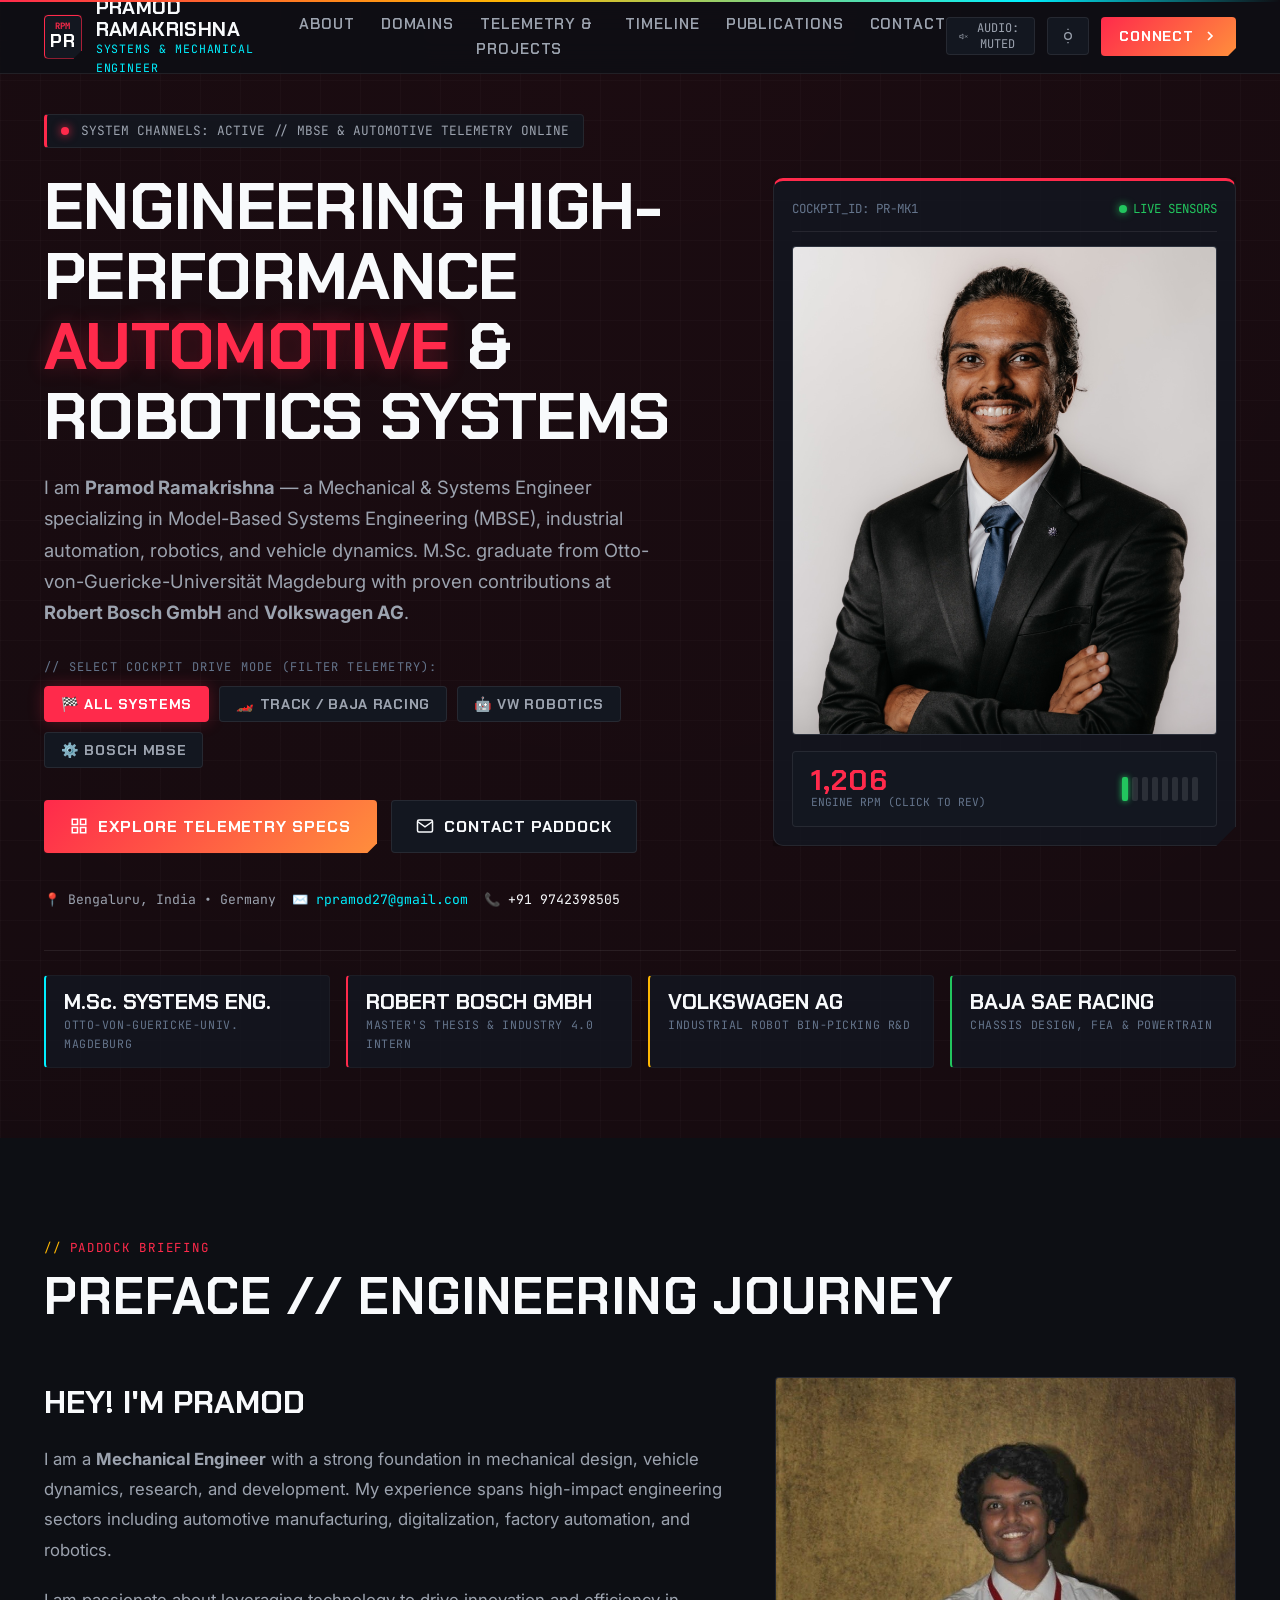
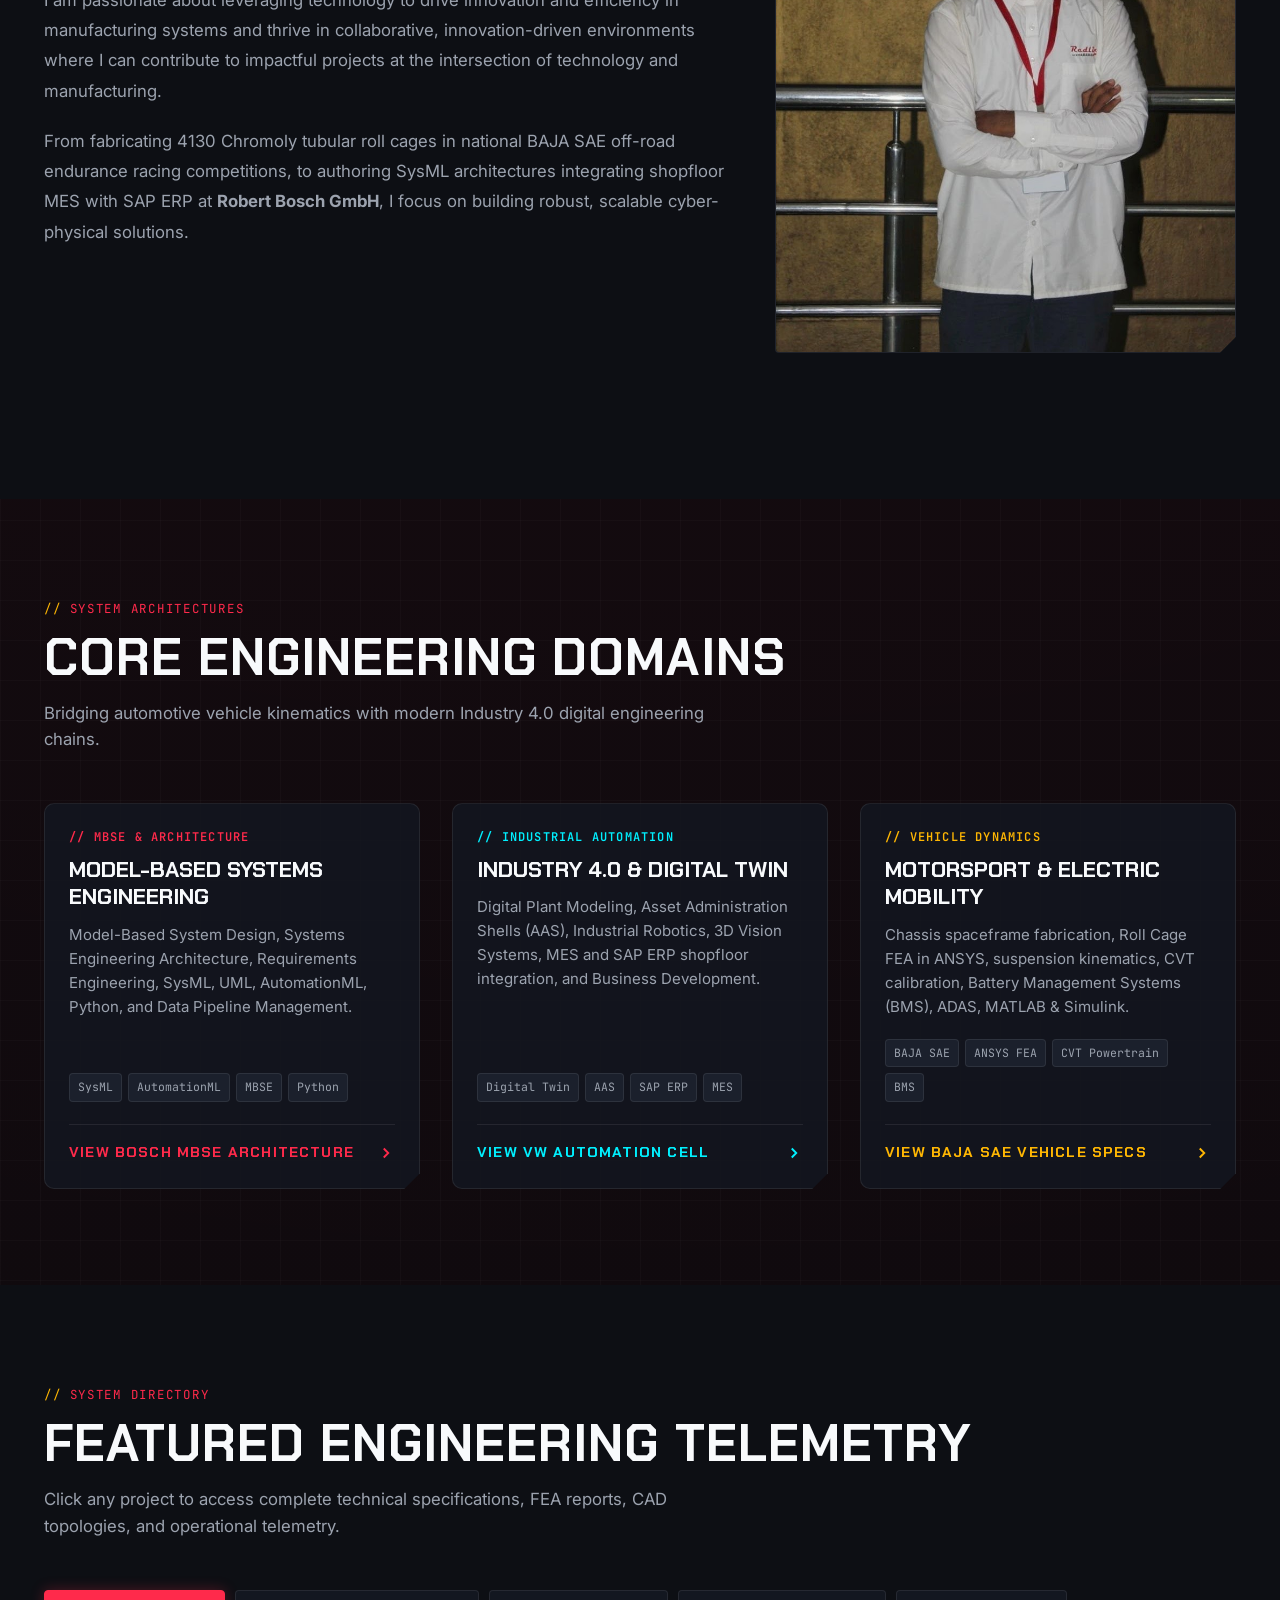
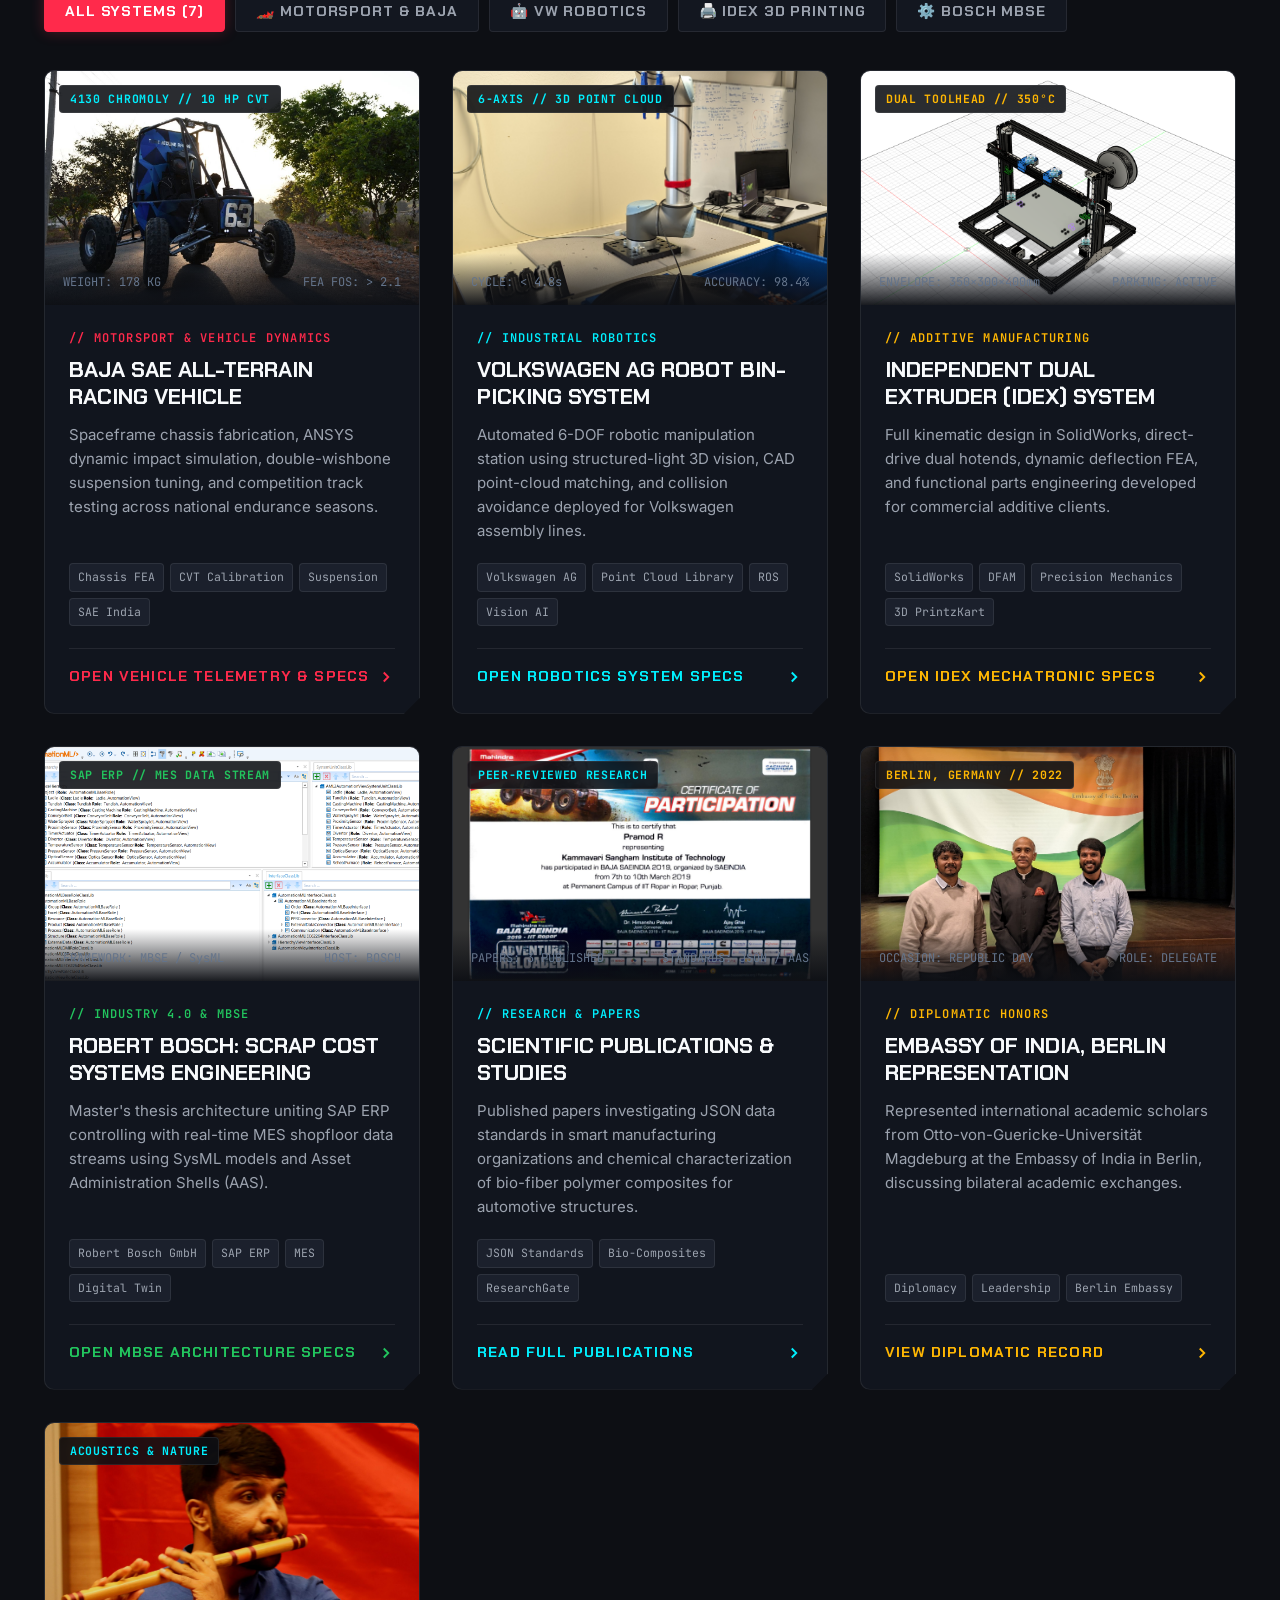
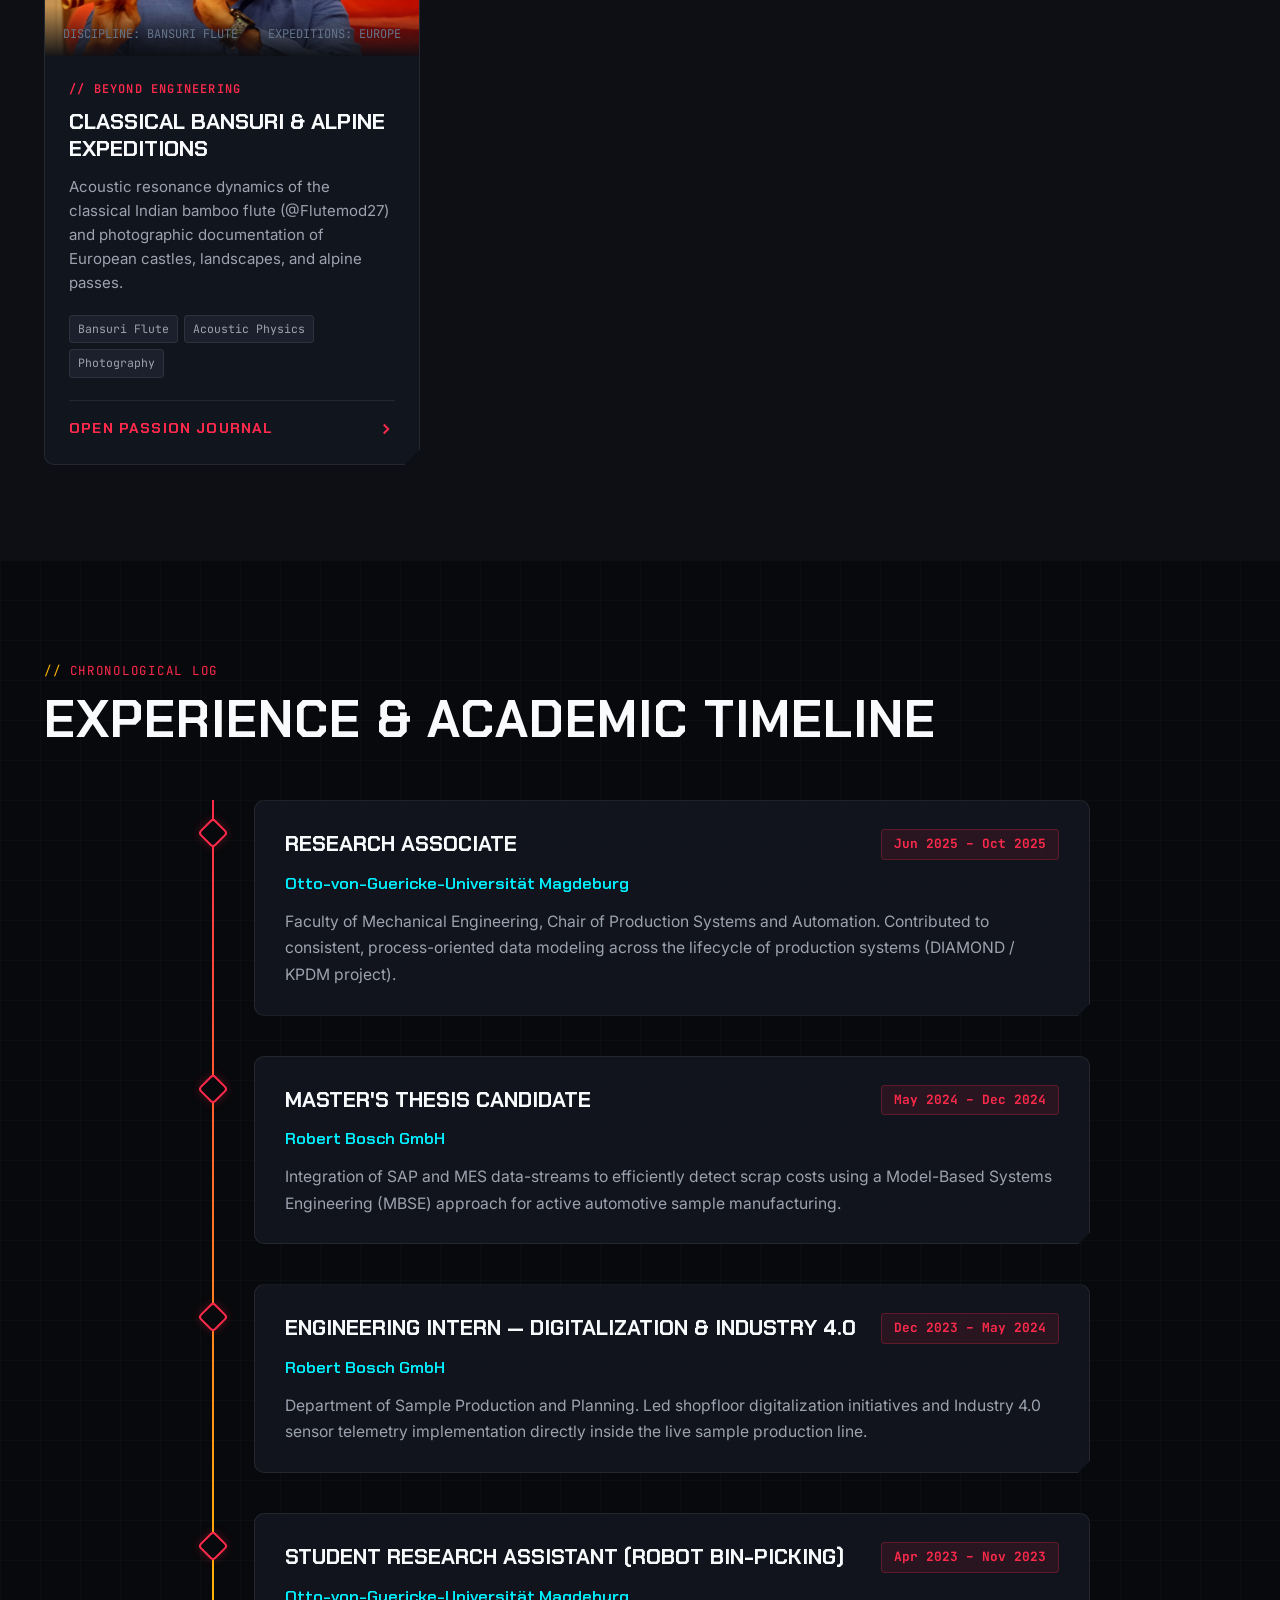
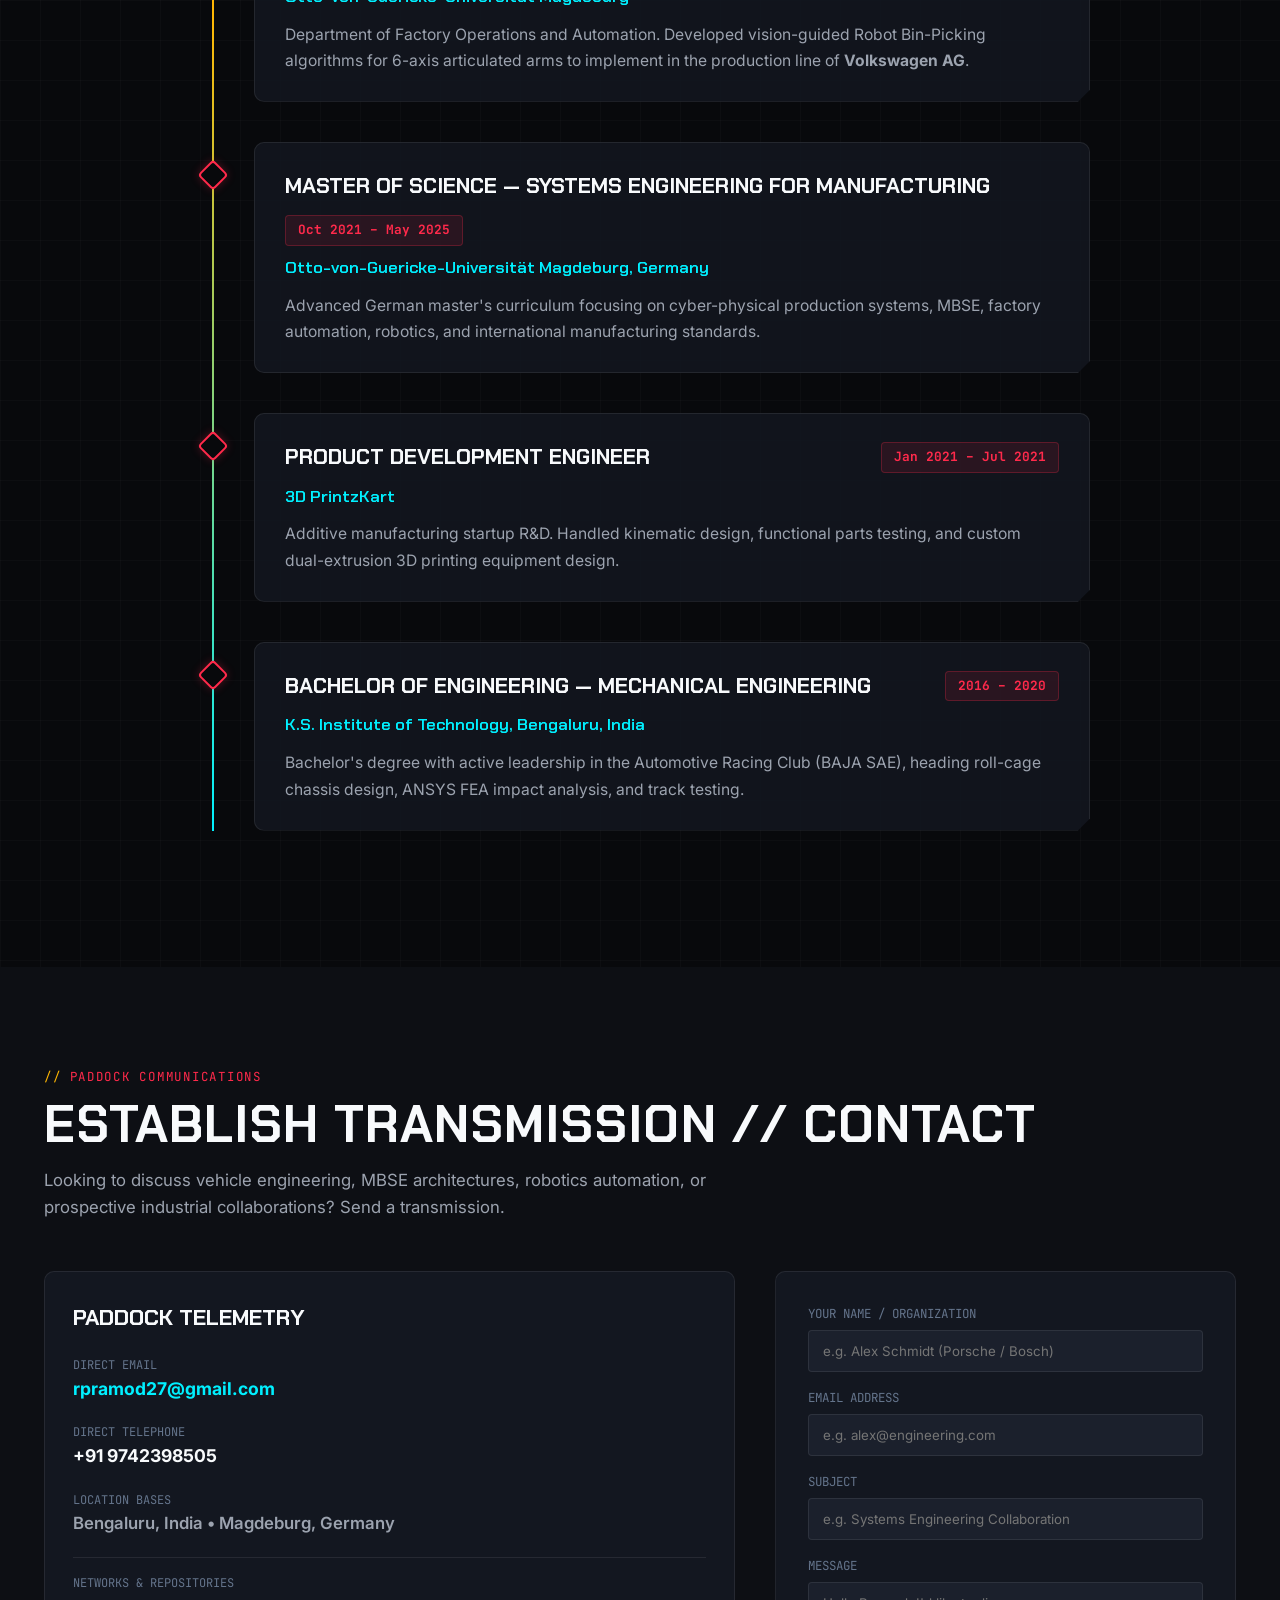
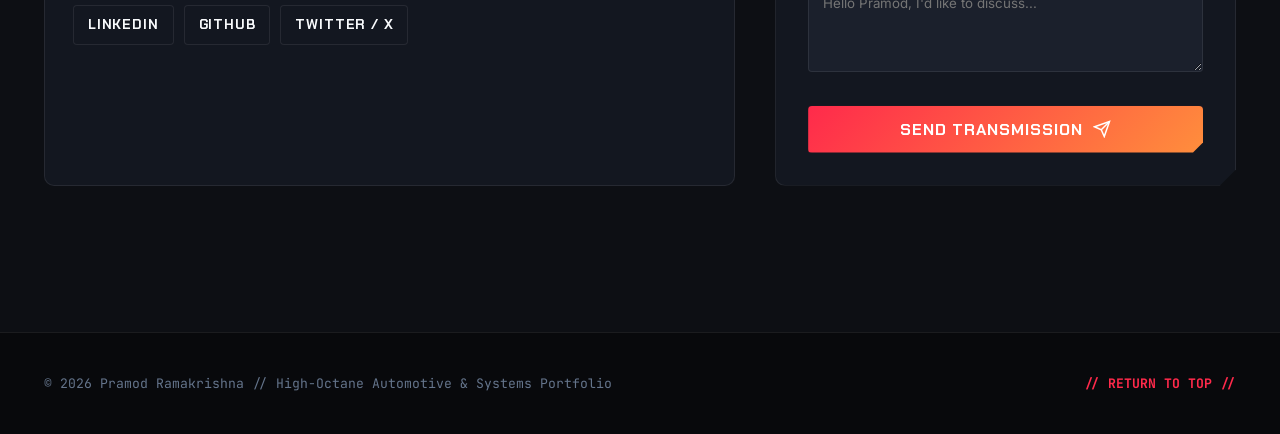
==== commit 08d231cc: "Transform portfolio to high-octane automotive HUD with dedicated interactive project detail pages" ====
--- a/index.html
+++ b/index.html
@@ -3,82 +3,75 @@
 <head>
   <meta charset="UTF-8">
   <meta name="viewport" content="width=device-width, initial-scale=1.0">
-  <title>Pramod Ramakrishna | Mechanical & Systems Engineer</title>
+  <title>Pramod Ramakrishna | Mechanical & Systems Engineer // Motorsport & Telemetry</title>
   
-  <meta name="description" content="Portfolio of Pramod Ramakrishna — Mechanical Engineer specializing in Model-Based Systems Engineering (MBSE), Industry 4.0, Robotics, Digital Twins, and Additive Manufacturing.">
-  <meta name="keywords" content="Pramod Ramakrishna, Mechanical Engineer, Systems Engineering, MBSE, Industry 4.0, Robotics, Digital Twin, Robert Bosch, OVGU Magdeburg, Additive Manufacturing">
+  <meta name="description" content="High-octane engineering portfolio of Pramod Ramakrishna — Mechanical & Systems Engineer specializing in Model-Based Systems Engineering (MBSE), Industry 4.0, Robotics, Digital Twins, and Motorsport.">
+  <meta name="keywords" content="Pramod Ramakrishna, Automotive Engineering, BAJA SAE, Systems Engineering, MBSE, Industry 4.0, Robotics, Volkswagen AG, Robert Bosch, OVGU Magdeburg">
   <meta name="author" content="Pramod Ramakrishna">
 
-  <!-- Open Graph / Social Meta -->
+  <!-- Open Graph -->
   <meta property="og:type" content="website">
   <meta property="og:title" content="Pramod Ramakrishna | Mechanical & Systems Engineer">
-  <meta property="og:description" content="Mechanical Engineer specializing in MBSE, Industry 4.0, Robotics, Digital Twin, and Additive Manufacturing.">
+  <meta property="og:description" content="High-octane automotive & systems engineering portfolio with interactive telemetry, BAJA SAE racing, and Industry 4.0 robotics.">
   <meta property="og:image" content="assets/images/profile-headshot.jpg">
 
   <!-- Favicon -->
-  <link rel="icon" type="image/svg+xml" href="data:image/svg+xml,<svg xmlns='http://www.w3.org/2000/svg' viewBox='0 0 100 100'><rect width='100' height='100' rx='20' fill='%2338bdf8'/><text x='50%' y='55%' dominant-baseline='central' text-anchor='middle' font-family='sans-serif' font-size='48' font-weight='800' fill='%23ffffff'>PR</text></svg>">
-
-  <!-- Google Fonts: Inter -->
+  <link rel="icon" type="image/svg+xml" href="assets/images/favicon.svg">
+
+  <!-- Google Fonts: Chakra Petch (Motorsport), JetBrains Mono, Inter -->
   <link rel="preconnect" href="https://fonts.googleapis.com">
   <link rel="preconnect" href="https://fonts.gstatic.com" crossorigin>
-  <link href="https://fonts.googleapis.com/css2?family=Inter:wght@400;500;600;700;800&family=JetBrains+Mono:wght@400;500;600&display=swap" rel="stylesheet">
-
-  <!-- Stylesheet -->
+  <link href="https://fonts.googleapis.com/css2?family=Chakra+Petch:wght@500;600;700;800&family=Inter:wght@400;500;600;700&family=JetBrains+Mono:wght@400;600;700&display=swap" rel="stylesheet">
+
   <link rel="stylesheet" href="assets/css/style.css">
 </head>
 <body>
 
-  <!-- Ambient background glow -->
-  <div class="bg-ambient-glow" aria-hidden="true"></div>
-
-  <!-- Navigation Bar -->
+  <!-- Top Motorsport Cockpit Header -->
   <header class="site-navbar">
     <div class="container nav-container">
-      <a href="#hero" class="brand-logo" aria-label="Pramod Ramakrishna Home">
-        <div class="brand-symbol">PR</div>
-        <div class="brand-title">
+      <a href="#hero" class="brand-badge" aria-label="Pramod Ramakrishna Paddock">
+        <div class="brand-tach-logo">
+          <span class="rpm-label">RPM</span>
+          <span class="initials">PR</span>
+        </div>
+        <div class="brand-meta">
           <span class="brand-name">Pramod Ramakrishna</span>
-          <span class="brand-subtitle">Mechanical & Systems Engineer</span>
+          <span class="brand-spec">Systems & Mechanical Engineer</span>
         </div>
       </a>
 
-      <!-- Desktop Nav Links -->
+      <!-- Nav Links -->
       <nav>
         <ul class="nav-links" id="nav-links">
           <li><a href="#about">About</a></li>
-          <li><a href="#expertise">Expertise</a></li>
-          <li><a href="#experience">Experience</a></li>
-          <li><a href="#portfolio">Portfolio</a></li>
+          <li><a href="#expertise">Domains</a></li>
+          <li><a href="#portfolio">Telemetry & Projects</a></li>
+          <li><a href="#experience">Timeline</a></li>
           <li><a href="#publications">Publications</a></li>
-          <li><a href="#honors">Distinctions</a></li>
-          <li><a href="#hobbies">Hobbies</a></li>
           <li><a href="#contact">Contact</a></li>
         </ul>
       </nav>
 
       <!-- Nav Actions -->
       <div class="nav-actions">
+        <!-- Interactive HUD Audio Toggle -->
+        <button id="sound-toggle-btn" class="hud-sound-btn" title="Toggle Interactive Cockpit Audio">
+          <svg width="15" height="15" viewBox="0 0 24 24" fill="none" stroke="currentColor" stroke-width="2"><polygon points="11 5 6 9 2 9 2 15 6 15 11 19 11 5"></polygon><line x1="23" y1="9" x2="17" y2="15"></line><line x1="17" y1="9" x2="23" y2="15"></line></svg>
+          <span>AUDIO: MUTED</span>
+        </button>
+
         <!-- Theme Toggle -->
         <button id="theme-toggle" class="theme-toggle-btn" aria-label="Toggle Theme">
-          <svg width="20" height="20" viewBox="0 0 24 24" fill="none" stroke="currentColor" stroke-width="2" stroke-linecap="round" stroke-linejoin="round">
-            <circle cx="12" cy="12" r="5"></circle>
-            <line x1="12" y1="1" x2="12" y2="3"></line>
-            <line x1="12" y1="21" x2="12" y2="23"></line>
-            <line x1="4.22" y1="4.22" x2="5.64" y2="5.64"></line>
-            <line x1="18.36" y1="18.36" x2="19.78" y2="19.78"></line>
-            <line x1="1" y1="12" x2="3" y2="12"></line>
-            <line x1="21" y1="12" x2="23" y2="12"></line>
-            <line x1="4.22" y1="19.78" x2="5.64" y2="18.36"></line>
-            <line x1="18.36" y1="5.64" x2="19.78" y2="4.22"></line>
-          </svg>
+          <svg width="16" height="16" viewBox="0 0 24 24" fill="none" stroke="currentColor" stroke-width="2"><circle cx="12" cy="12" r="5"></circle><line x1="12" y1="1" x2="12" y2="3"></line><line x1="12" y1="21" x2="12" y2="23"></line></svg>
         </button>
 
-        <a href="#contact" class="btn-contact-nav">
-          <span>Get in Touch</span>
-          <svg width="16" height="16" viewBox="0 0 24 24" fill="none" stroke="currentColor" stroke-width="2.5"><line x1="5" y1="12" x2="19" y2="12"></line><polyline points="12 5 19 12 12 19"></polyline></svg>
+        <a href="#contact" class="btn-telemetry-launch">
+          <span>Connect</span>
+          <svg width="16" height="16" viewBox="0 0 24 24" fill="none" stroke="currentColor" stroke-width="2.5"><polyline points="9 18 15 12 9 6"></polyline></svg>
         </a>
 
-        <!-- Mobile Toggle -->
+        <!-- Mobile Menu Toggle -->
         <button class="mobile-toggle" id="mobile-toggle" aria-label="Open Navigation Menu">
           <svg width="24" height="24" viewBox="0 0 24 24" fill="none" stroke="currentColor" stroke-width="2"><line x1="3" y1="12" x2="21" y2="12"></line><line x1="3" y1="6" x2="21" y2="6"></line><line x1="3" y1="18" x2="21" y2="18"></line></svg>
         </button>
@@ -86,847 +79,653 @@
     </div>
   </header>
 
-  <!-- Hero Section -->
+  <!-- Hero Cockpit Section -->
   <section class="hero-section" id="hero">
     <div class="container">
       <div class="hero-grid">
-        <div class="hero-content">
-          <div class="hero-badge">
-            <span class="status-dot"></span>
-            <span>Mechanical Engineer • Systems Engineering (MBSE) • Industry 4.0</span>
-          </div>
-
-          <h1 class="hero-title">
-            Engineering the Future of <span class="gradient-text">Manufacturing</span> & Robotics
+        <div class="hero-left-content">
+          <div class="telemetry-status-banner">
+            <span class="tach-pulse-dot"></span>
+            <span>SYSTEM CHANNELS: ACTIVE // MBSE & AUTOMOTIVE TELEMETRY ONLINE</span>
+          </div>
+
+          <h1 class="hero-headline">
+            Engineering High-Performance <span class="text-racing-red">Automotive</span> & Robotics Systems
           </h1>
 
-          <p class="hero-description">
-            Hello, I’m <strong>Pramod Ramakrishna</strong> — a Mechanical & Systems Engineer specializing in Model-Based Systems Engineering (MBSE), smart automation, digital twins, and additive manufacturing. Experienced with Robert Bosch GmbH, Volkswagen AG production line research, and Otto-von-Guericke Universität Magdeburg.
+          <p class="hero-bio">
+            I am <strong>Pramod Ramakrishna</strong> — a Mechanical & Systems Engineer specializing in Model-Based Systems Engineering (MBSE), industrial automation, robotics, and vehicle dynamics. M.Sc. graduate from Otto-von-Guericke-Universität Magdeburg with proven contributions at <strong>Robert Bosch GmbH</strong> and <strong>Volkswagen AG</strong>.
           </p>
 
-          <div class="hero-actions">
-            <a href="#portfolio" class="btn-primary">
+          <!-- Interactive Drive Mode Selector -->
+          <div class="drive-mode-container">
+            <span class="mode-label">// SELECT COCKPIT DRIVE MODE (FILTER TELEMETRY):</span>
+            <div class="drive-modes">
+              <button class="mode-btn active" data-mode="all">🏁 All Systems</button>
+              <button class="mode-btn" data-mode="racing">🏎️ Track / BAJA Racing</button>
+              <button class="mode-btn" data-mode="robotics">🤖 VW Robotics</button>
+              <button class="mode-btn" data-mode="systems">⚙️ Bosch MBSE</button>
+            </div>
+          </div>
+
+          <!-- Hero Actions -->
+          <div class="hero-cta-row">
+            <a href="#portfolio" class="btn-action-primary">
               <svg width="18" height="18" viewBox="0 0 24 24" fill="none" stroke="currentColor" stroke-width="2"><rect x="3" y="3" width="7" height="7"></rect><rect x="14" y="3" width="7" height="7"></rect><rect x="14" y="14" width="7" height="7"></rect><rect x="3" y="14" width="7" height="7"></rect></svg>
-              <span>Explore Portfolio</span>
+              <span>Explore Telemetry Specs</span>
             </a>
-            <a href="#contact" class="btn-secondary">
+            <a href="#contact" class="btn-action-outline">
               <svg width="18" height="18" viewBox="0 0 24 24" fill="none" stroke="currentColor" stroke-width="2"><path d="M4 4h16c1.1 0 2 .9 2 2v12c0 1.1-.9 2-2 2H4c-1.1 0-2-.9-2-2V6c0-1.1.9-2 2-2z"></path><polyline points="22,6 12,13 2,6"></polyline></svg>
-              <span>Contact Me</span>
+              <span>Contact Paddock</span>
             </a>
-            <button id="copy-email-btn" class="btn-secondary" title="Copy email address to clipboard">
-              <svg width="18" height="18" viewBox="0 0 24 24" fill="none" stroke="currentColor" stroke-width="2"><rect x="9" y="9" width="13" height="13" rx="2" ry="2"></rect><path d="M5 15H4a2 2 0 0 1-2-2V4a2 2 0 0 1 2-2h9a2 2 0 0 1 2 2v1"></path></svg>
-              <span>Copy Email</span>
-            </button>
-          </div>
-
-          <div class="hero-quick-info">
-            <div class="info-pill">
-              <svg width="16" height="16" viewBox="0 0 24 24" fill="none" stroke="currentColor" stroke-width="2"><path d="M4 4h16c1.1 0 2 .9 2 2v12c0 1.1-.9 2-2 2H4c-1.1 0-2-.9-2-2V6c0-1.1.9-2 2-2z"></path><polyline points="22,6 12,13 2,6"></polyline></svg>
-              <a href="mailto:rpramod27@gmail.com">rpramod27@gmail.com</a>
-            </div>
-            <div class="info-pill">
-              <svg width="16" height="16" viewBox="0 0 24 24" fill="none" stroke="currentColor" stroke-width="2"><path d="M22 16.92v3a2 2 0 0 1-2.18 2 19.79 19.79 0 0 1-8.63-3.07 19.5 19.5 0 0 1-6-6 19.79 19.79 0 0 1-3.07-8.67A2 2 0 0 1 4.11 2h3a2 2 0 0 1 2 1.72 12.84 12.84 0 0 0 .7 2.81 2 2 0 0 1-.45 2.11L8.09 9.91a16 16 0 0 0 6 6l1.27-1.27a2 2 0 0 1 2.11-.45 12.84 12.84 0 0 0 2.81.7A2 2 0 0 1 22 16.92z"></path></svg>
-              <a href="tel:+919742398505">+91 9742398505</a>
-            </div>
-            <div class="info-pill">
-              <svg width="16" height="16" viewBox="0 0 24 24" fill="none" stroke="currentColor" stroke-width="2"><path d="M21 10c0 7-9 13-9 13s-9-6-9-13a9 9 0 0 1 18 0z"></path><circle cx="12" cy="10" r="3"></circle></svg>
-              <span>Bengaluru, India • Germany</span>
-            </div>
-            <div class="info-pill">
-              <svg width="16" height="16" viewBox="0 0 24 24" fill="none" stroke="currentColor" stroke-width="2"><path d="M16 8a6 6 0 0 1 6 6v7h-4v-7a2 2 0 0 0-2-2 2 2 0 0 0-2 2v7h-4v-7a6 6 0 0 1 6-6z"></path><rect x="2" y="9" width="4" height="12"></rect><circle cx="4" cy="4" r="2"></circle></svg>
-              <a href="https://www.linkedin.com/in/pramod-r8/" target="_blank" rel="noopener noreferrer">LinkedIn Profile</a>
-            </div>
-          </div>
-        </div>
-
-        <!-- Hero Avatar Card -->
-        <div class="hero-visual">
-          <div class="hero-card">
-            <div class="hero-img-wrapper" data-lightbox data-lightbox-src="assets/images/profile-headshot.jpg" data-lightbox-caption="Pramod Ramakrishna — Mechanical & Systems Engineer">
-              <img src="assets/images/profile-headshot.jpg" alt="Pramod Ramakrishna" class="hero-img">
-            </div>
-
-            <!-- Floating Badge: Bosch -->
-            <div class="floating-badge badge-bosch">
-              <div class="badge-icon">
-                <svg width="18" height="18" viewBox="0 0 24 24" fill="none" stroke="currentColor" stroke-width="2"><polyline points="16 18 22 12 16 6"></polyline><polyline points="8 6 2 12 8 18"></polyline></svg>
-              </div>
-              <div>
-                <div style="font-size:0.75rem; color:var(--text-muted);">Master's Thesis & Intern</div>
-                <div>Robert Bosch GmbH</div>
-              </div>
-            </div>
-
-            <!-- Floating Badge: M.Sc. Degree -->
-            <div class="floating-badge badge-degree">
-              <div class="badge-icon">
-                <svg width="18" height="18" viewBox="0 0 24 24" fill="none" stroke="currentColor" stroke-width="2"><path d="M22 10v6M2 10l10-5 10 5-10 5z"></path><path d="M6 12v5c3 3 9 3 12 0v-5"></path></svg>
-              </div>
-              <div>
-                <div style="font-size:0.75rem; color:var(--text-muted);">M.Sc. Systems Engineering</div>
-                <div>OVGU Magdeburg</div>
-              </div>
-            </div>
-          </div>
+          </div>
+
+          <!-- Quick Contact Pills -->
+          <div style="display:flex; flex-wrap:wrap; gap:16px; font-family:var(--font-mono); font-size:0.82rem; color:var(--text-secondary);">
+            <span>📍 Bengaluru, India • Germany</span>
+            <span>✉️ <a href="mailto:rpramod27@gmail.com" style="color:var(--telemetry-cyan);">rpramod27@gmail.com</a></span>
+            <span>📞 <a href="tel:+919742398505" style="color:var(--text-primary);">+91 9742398505</a></span>
+          </div>
+        </div>
+
+        <!-- Right Cockpit HUD Visual -->
+        <div class="hero-cockpit-card">
+          <div class="cockpit-header">
+            <span>COCKPIT_ID: PR-MK1</span>
+            <span class="hud-live-tag"><span class="tach-pulse-dot" style="background:var(--neon-green); box-shadow:0 0 8px var(--neon-green);"></span> LIVE SENSORS</span>
+          </div>
+
+          <div class="cockpit-img-wrap">
+            <img src="assets/images/profile-headshot.jpg" alt="Pramod Ramakrishna Portrait" class="cockpit-img">
+          </div>
+
+          <!-- Interactive Tachometer Widget -->
+          <div class="tachometer-widget" id="tachometer-widget" title="Hover or Click to Rev Engine!">
+            <div class="tach-info">
+              <span class="tach-val" id="tach-value">1,200</span>
+              <span class="tach-lbl">ENGINE RPM (CLICK TO REV)</span>
+            </div>
+
+            <!-- LED Shift Lights Bar -->
+            <div class="tach-dial-bar">
+              <div class="tach-led green"></div>
+              <div class="tach-led green"></div>
+              <div class="tach-led green"></div>
+              <div class="tach-led yellow"></div>
+              <div class="tach-led yellow"></div>
+              <div class="tach-led red"></div>
+              <div class="tach-led red"></div>
+              <div class="tach-led red"></div>
+            </div>
+          </div>
+        </div>
+      </div>
+
+      <!-- Quick Telemetry Metric Bar -->
+      <div class="telemetry-specs-bar">
+        <div class="spec-block">
+          <span class="spec-block-val">M.Sc. SYSTEMS ENG.</span>
+          <span class="spec-block-lbl">Otto-von-Guericke-Univ. Magdeburg</span>
+        </div>
+        <div class="spec-block" style="border-left-color: var(--racing-red);">
+          <span class="spec-block-val">ROBERT BOSCH GMBH</span>
+          <span class="spec-block-lbl">Master's Thesis & Industry 4.0 Intern</span>
+        </div>
+        <div class="spec-block" style="border-left-color: var(--turbo-amber);">
+          <span class="spec-block-val">VOLKSWAGEN AG</span>
+          <span class="spec-block-lbl">Industrial Robot Bin-Picking R&D</span>
+        </div>
+        <div class="spec-block" style="border-left-color: var(--neon-green);">
+          <span class="spec-block-val">BAJA SAE RACING</span>
+          <span class="spec-block-lbl">Chassis Design, FEA & Powertrain</span>
         </div>
       </div>
     </div>
   </section>
 
-  <!-- About Me Section -->
-  <section id="about">
+  <!-- Preface / About Me Section -->
+  <section id="about" style="background: var(--bg-primary);">
     <div class="container">
-      <div class="about-grid">
-        <div class="about-img-box" data-lightbox data-lightbox-src="assets/images/profile-about.jpg" data-lightbox-caption="Hey! I'm Pramod">
-          <img src="assets/images/profile-about.jpg" alt="Pramod Ramakrishna Portrait" class="about-img">
-        </div>
-
-        <div class="about-content">
-          <span class="section-tag">Preface & Background</span>
-          <h2 class="section-title">Hey! I'm Pramod</h2>
-          
-          <p class="about-text">
-            I am a <strong>Mechanical Engineer</strong> with a strong foundation in mechanical design, research, and development. My experience spans key areas such as manufacturing, digitalization, factory automation, and robotics.
+      <div class="section-hud-header">
+        <span class="hud-tag">Paddock Briefing</span>
+        <h2 class="section-hud-title">Preface // Engineering Journey</h2>
+      </div>
+
+      <div class="engineering-deepdive-grid">
+        <div class="deepdive-content">
+          <h3 style="font-size: 2rem;">Hey! I'm Pramod</h3>
+          <p>
+            I am a <strong>Mechanical Engineer</strong> with a strong foundation in mechanical design, vehicle dynamics, research, and development. My experience spans high-impact engineering sectors including automotive manufacturing, digitalization, factory automation, and robotics.
           </p>
-          <p class="about-text">
+          <p>
             I am passionate about leveraging technology to drive innovation and efficiency in manufacturing systems and thrive in collaborative, innovation-driven environments where I can contribute to impactful projects at the intersection of technology and manufacturing.
           </p>
-
-          <div class="about-stats">
-            <div class="stat-item">
-              <span class="stat-number">M.Sc.</span>
-              <span class="stat-label">Systems Engineering for Manufacturing (Germany)</span>
-            </div>
-            <div class="stat-item">
-              <span class="stat-number">4+</span>
-              <span class="stat-label">Years Cross-Disciplinary Engineering & Research</span>
-            </div>
-            <div class="stat-item">
-              <span class="stat-number">Top-Tier</span>
-              <span class="stat-label">Bosch & Volkswagen Production Line Projects</span>
-            </div>
-          </div>
+          <p>
+            From fabricating 4130 Chromoly tubular roll cages in national BAJA SAE off-road endurance racing competitions, to authoring SysML architectures integrating shopfloor MES with SAP ERP at <strong>Robert Bosch GmbH</strong>, I focus on building robust, scalable cyber-physical solutions.
+          </p>
+        </div>
+
+        <div style="border-radius: var(--radius-sm); overflow: hidden; border: 1px solid var(--border-color); background: var(--bg-secondary); clip-path: polygon(0 0, 100% 0, 100% calc(100% - 16px), calc(100% - 16px) 100%, 0 100%);">
+          <img src="assets/images/profile-about.jpg" alt="Pramod Ramakrishna Engineering" style="width: 100%; height: 100%; object-fit: cover;">
         </div>
       </div>
     </div>
   </section>
 
-  <!-- Core Competencies / Areas of Expertise (Interests) -->
-  <section id="expertise" style="background: var(--bg-secondary);">
+  <!-- Domains & Core Competencies -->
+  <section id="expertise">
     <div class="container">
-      <div class="section-header">
-        <span class="section-tag">Domains & Core Competencies</span>
-        <h2 class="section-title">Areas of Specialization</h2>
-        <p class="section-subtitle">A comprehensive engineering toolkit bridging traditional mechanical design with modern Industry 4.0 digitalization.</p>
-      </div>
-
-      <div class="domains-grid">
+      <div class="section-hud-header">
+        <span class="hud-tag">System Architectures</span>
+        <h2 class="section-hud-title">Core Engineering Domains</h2>
+        <p class="section-hud-sub">Bridging automotive vehicle kinematics with modern Industry 4.0 digital engineering chains.</p>
+      </div>
+
+      <div class="motorsport-cards-grid">
         <!-- Domain 1: MBSE -->
-        <div class="domain-card">
-          <div class="domain-icon-wrap">
-            <svg width="28" height="28" viewBox="0 0 24 24" fill="none" stroke="currentColor" stroke-width="2"><path d="M12 2L2 7l10 5 10-5-10-5z"></path><path d="M2 17l10 5 10-5"></path><path d="M2 12l10 5 10-5"></path></svg>
-          </div>
-          <h3 class="domain-title">Model-Based Systems Engineering (MBSE)</h3>
-          <ul class="domain-skills">
-            <li><svg width="16" height="16" viewBox="0 0 24 24" fill="none" stroke="currentColor" stroke-width="2.5"><polyline points="20 6 9 17 4 12"></polyline></svg><span>Model-Based System Design</span></li>
-            <li><svg width="16" height="16" viewBox="0 0 24 24" fill="none" stroke="currentColor" stroke-width="2.5"><polyline points="20 6 9 17 4 12"></polyline></svg><span>Systems Engineering & Architecture</span></li>
-            <li><svg width="16" height="16" viewBox="0 0 24 24" fill="none" stroke="currentColor" stroke-width="2.5"><polyline points="20 6 9 17 4 12"></polyline></svg><span>Requirements Engineering</span></li>
-            <li><svg width="16" height="16" viewBox="0 0 24 24" fill="none" stroke="currentColor" stroke-width="2.5"><polyline points="20 6 9 17 4 12"></polyline></svg><span>Systems Thinking</span></li>
-            <li><svg width="16" height="16" viewBox="0 0 24 24" fill="none" stroke="currentColor" stroke-width="2.5"><polyline points="20 6 9 17 4 12"></polyline></svg><span>SysML, UML, AutomationML, Python</span></li>
-            <li><svg width="16" height="16" viewBox="0 0 24 24" fill="none" stroke="currentColor" stroke-width="2.5"><polyline points="20 6 9 17 4 12"></polyline></svg><span>Data Management and Engineering</span></li>
-          </ul>
+        <div class="motorsport-card">
+          <div class="card-body">
+            <span class="card-category">// MBSE & ARCHITECTURE</span>
+            <h3 class="card-title">Model-Based Systems Engineering</h3>
+            <p class="card-excerpt">
+              Model-Based System Design, Systems Engineering Architecture, Requirements Engineering, SysML, UML, AutomationML, Python, and Data Pipeline Management.
+            </p>
+            <div class="card-spec-tags">
+              <span class="card-spec-tag">SysML</span>
+              <span class="card-spec-tag">AutomationML</span>
+              <span class="card-spec-tag">MBSE</span>
+              <span class="card-spec-tag">Python</span>
+            </div>
+            <a href="projects/bosch-systems.html" class="card-view-link">
+              <span>View Bosch MBSE Architecture</span>
+              <svg width="18" height="18" viewBox="0 0 24 24" fill="none" stroke="currentColor" stroke-width="2.5"><polyline points="9 18 15 12 9 6"></polyline></svg>
+            </a>
+          </div>
         </div>
 
         <!-- Domain 2: Industry 4.0 -->
-        <div class="domain-card">
-          <div class="domain-icon-wrap">
-            <svg width="28" height="28" viewBox="0 0 24 24" fill="none" stroke="currentColor" stroke-width="2"><circle cx="12" cy="12" r="3"></circle><path d="M19.4 15a1.65 1.65 0 0 0 .33 1.82l.06.06a2 2 0 0 1 0 2.83 2 2 0 0 1-2.83 0l-.06-.06a1.65 1.65 0 0 0-1.82-.33 1.65 1.65 0 0 0-1 1.51V21a2 2 0 0 1-2 2 2 2 0 0 1-2-2v-.09A1.65 1.65 0 0 0 9 19.4a1.65 1.65 0 0 0-1.82.33l-.06.06a2 2 0 0 1-2.83 0 2 2 0 0 1 0-2.83l.06-.06a1.65 1.65 0 0 0 .33-1.82 1.65 1.65 0 0 0-1.51-1H3a2 2 0 0 1-2-2 2 2 0 0 1 2-2h.09A1.65 1.65 0 0 0 4.6 9a1.65 1.65 0 0 0-.33-1.82l-.06-.06a2 2 0 0 1 0-2.83 2 2 0 0 1 2.83 0l.06.06a1.65 1.65 0 0 0 1.82.33H9a1.65 1.65 0 0 0 1-1.51V3a2 2 0 0 1 2-2 2 2 0 0 1 2 2v.09a1.65 1.65 0 0 0 1 1.51 1.65 1.65 0 0 0 1.82-.33l.06-.06a2 2 0 0 1 2.83 0 2 2 0 0 1 0 2.83l-.06.06a1.65 1.65 0 0 0-.33 1.82V9a1.65 1.65 0 0 0 1.51 1H21a2 2 0 0 1 2 2 2 2 0 0 1-2 2h-.09a1.65 1.65 0 0 0-1.51 1z"></path></svg>
-          </div>
-          <h3 class="domain-title">Industry 4.0 & Product Management</h3>
-          <ul class="domain-skills">
-            <li><svg width="16" height="16" viewBox="0 0 24 24" fill="none" stroke="currentColor" stroke-width="2.5"><polyline points="20 6 9 17 4 12"></polyline></svg><span>Industrial Automation & Digital Twins</span></li>
-            <li><svg width="16" height="16" viewBox="0 0 24 24" fill="none" stroke="currentColor" stroke-width="2.5"><polyline points="20 6 9 17 4 12"></polyline></svg><span>Digital Engineering Chains & Pipelines</span></li>
-            <li><svg width="16" height="16" viewBox="0 0 24 24" fill="none" stroke="currentColor" stroke-width="2.5"><polyline points="20 6 9 17 4 12"></polyline></svg><span>Asset Administration Shells (AAS)</span></li>
-            <li><svg width="16" height="16" viewBox="0 0 24 24" fill="none" stroke="currentColor" stroke-width="2.5"><polyline points="20 6 9 17 4 12"></polyline></svg><span>Industrial Robotics & Vision</span></li>
-            <li><svg width="16" height="16" viewBox="0 0 24 24" fill="none" stroke="currentColor" stroke-width="2.5"><polyline points="20 6 9 17 4 12"></polyline></svg><span>MES, SAP, and PLM Integration</span></li>
-            <li><svg width="16" height="16" viewBox="0 0 24 24" fill="none" stroke="currentColor" stroke-width="2.5"><polyline points="20 6 9 17 4 12"></polyline></svg><span>Business Development</span></li>
-          </ul>
-        </div>
-
-        <!-- Domain 3: Product Design -->
-        <div class="domain-card">
-          <div class="domain-icon-wrap">
-            <svg width="28" height="28" viewBox="0 0 24 24" fill="none" stroke="currentColor" stroke-width="2"><path d="M21 16V8a2 2 0 0 0-1-1.73l-7-4a2 2 0 0 0-2 0l-7 4A2 2 0 0 0 3 8v8a2 2 0 0 0 1 1.73l7 4a2 2 0 0 0 2 0l7-4A2 2 0 0 0 21 16z"></path><polyline points="3.27 6.96 12 12.01 20.73 6.96"></polyline><line x1="12" y1="22.08" x2="12" y2="12"></line></svg>
-          </div>
-          <h3 class="domain-title">Product Design & Development</h3>
-          <ul class="domain-skills">
-            <li><svg width="16" height="16" viewBox="0 0 24 24" fill="none" stroke="currentColor" stroke-width="2.5"><polyline points="20 6 9 17 4 12"></polyline></svg><span>Engineering Design & Structural Analysis</span></li>
-            <li><svg width="16" height="16" viewBox="0 0 24 24" fill="none" stroke="currentColor" stroke-width="2.5"><polyline points="20 6 9 17 4 12"></polyline></svg><span>Rapid Prototyping & Functional Testing</span></li>
-            <li><svg width="16" height="16" viewBox="0 0 24 24" fill="none" stroke="currentColor" stroke-width="2.5"><polyline points="20 6 9 17 4 12"></polyline></svg><span>DFM, DFAM & 3D Printing Systems</span></li>
-            <li><svg width="16" height="16" viewBox="0 0 24 24" fill="none" stroke="currentColor" stroke-width="2.5"><polyline points="20 6 9 17 4 12"></polyline></svg><span>DFA & DFMEA Quality Frameworks</span></li>
-            <li><svg width="16" height="16" viewBox="0 0 24 24" fill="none" stroke="currentColor" stroke-width="2.5"><polyline points="20 6 9 17 4 12"></polyline></svg><span>SolidWorks, Fusion 360, SolidEdge</span></li>
-            <li><svg width="16" height="16" viewBox="0 0 24 24" fill="none" stroke="currentColor" stroke-width="2.5"><polyline points="20 6 9 17 4 12"></polyline></svg><span>ANSYS FEA & Simulation</span></li>
-          </ul>
-        </div>
-
-        <!-- Domain 4: Electric Mobility -->
-        <div class="domain-card">
-          <div class="domain-icon-wrap">
-            <svg width="28" height="28" viewBox="0 0 24 24" fill="none" stroke="currentColor" stroke-width="2"><polygon points="13 2 3 14 12 14 11 22 21 10 12 10 13 2"></polygon></svg>
-          </div>
-          <h3 class="domain-title">Electric Mobility & Automotive</h3>
-          <ul class="domain-skills">
-            <li><svg width="16" height="16" viewBox="0 0 24 24" fill="none" stroke="currentColor" stroke-width="2.5"><polyline points="20 6 9 17 4 12"></polyline></svg><span>Automotive & Lean Manufacturing</span></li>
-            <li><svg width="16" height="16" viewBox="0 0 24 24" fill="none" stroke="currentColor" stroke-width="2.5"><polyline points="20 6 9 17 4 12"></polyline></svg><span>Battery Management Systems (BMS)</span></li>
-            <li><svg width="16" height="16" viewBox="0 0 24 24" fill="none" stroke="currentColor" stroke-width="2.5"><polyline points="20 6 9 17 4 12"></polyline></svg><span>Battery Development & Safety</span></li>
-            <li><svg width="16" height="16" viewBox="0 0 24 24" fill="none" stroke="currentColor" stroke-width="2.5"><polyline points="20 6 9 17 4 12"></polyline></svg><span>Advanced Driver Assistance (ADAS)</span></li>
-            <li><svg width="16" height="16" viewBox="0 0 24 24" fill="none" stroke="currentColor" stroke-width="2.5"><polyline points="20 6 9 17 4 12"></polyline></svg><span>Project Management</span></li>
-            <li><svg width="16" height="16" viewBox="0 0 24 24" fill="none" stroke="currentColor" stroke-width="2.5"><polyline points="20 6 9 17 4 12"></polyline></svg><span>MATLAB & Simulink</span></li>
-          </ul>
+        <div class="motorsport-card">
+          <div class="card-body">
+            <span class="card-category" style="color:var(--telemetry-cyan);">// INDUSTRIAL AUTOMATION</span>
+            <h3 class="card-title">Industry 4.0 & Digital Twin</h3>
+            <p class="card-excerpt">
+              Digital Plant Modeling, Asset Administration Shells (AAS), Industrial Robotics, 3D Vision Systems, MES and SAP ERP shopfloor integration, and Business Development.
+            </p>
+            <div class="card-spec-tags">
+              <span class="card-spec-tag">Digital Twin</span>
+              <span class="card-spec-tag">AAS</span>
+              <span class="card-spec-tag">SAP ERP</span>
+              <span class="card-spec-tag">MES</span>
+            </div>
+            <a href="projects/robot-bin-picking.html" class="card-view-link" style="color:var(--telemetry-cyan);">
+              <span>View VW Automation Cell</span>
+              <svg width="18" height="18" viewBox="0 0 24 24" fill="none" stroke="currentColor" stroke-width="2.5"><polyline points="9 18 15 12 9 6"></polyline></svg>
+            </a>
+          </div>
+        </div>
+
+        <!-- Domain 3: Motorsport & Automotive -->
+        <div class="motorsport-card">
+          <div class="card-body">
+            <span class="card-category" style="color:var(--turbo-amber);">// VEHICLE DYNAMICS</span>
+            <h3 class="card-title">Motorsport & Electric Mobility</h3>
+            <p class="card-excerpt">
+              Chassis spaceframe fabrication, Roll Cage FEA in ANSYS, suspension kinematics, CVT calibration, Battery Management Systems (BMS), ADAS, MATLAB & Simulink.
+            </p>
+            <div class="card-spec-tags">
+              <span class="card-spec-tag">BAJA SAE</span>
+              <span class="card-spec-tag">ANSYS FEA</span>
+              <span class="card-spec-tag">CVT Powertrain</span>
+              <span class="card-spec-tag">BMS</span>
+            </div>
+            <a href="projects/baja-sae.html" class="card-view-link" style="color:var(--turbo-amber);">
+              <span>View BAJA SAE Vehicle Specs</span>
+              <svg width="18" height="18" viewBox="0 0 24 24" fill="none" stroke="currentColor" stroke-width="2.5"><polyline points="9 18 15 12 9 6"></polyline></svg>
+            </a>
+          </div>
         </div>
       </div>
     </div>
   </section>
 
-  <!-- Experience & Education Timeline -->
+  <!-- Interactive Telemetry Showcase (Every card links to a dedicated detail page!) -->
+  <section id="portfolio" style="background: var(--bg-primary);">
+    <div class="container">
+      <div class="section-hud-header">
+        <span class="hud-tag">System Directory</span>
+        <h2 class="section-hud-title">Featured Engineering Telemetry</h2>
+        <p class="section-hud-sub">Click any project to access complete technical specifications, FEA reports, CAD topologies, and operational telemetry.</p>
+      </div>
+
+      <!-- Filter Bar -->
+      <div class="filter-chassis-bar">
+        <button class="filter-btn active" data-filter="all">All Systems (7)</button>
+        <button class="filter-btn" data-filter="racing">🏎️ Motorsport & BAJA</button>
+        <button class="filter-btn" data-filter="robotics">🤖 VW Robotics</button>
+        <button class="filter-btn" data-filter="additive">🖨️ IDEX 3D Printing</button>
+        <button class="filter-btn" data-filter="systems">⚙️ Bosch MBSE</button>
+      </div>
+
+      <!-- Showcase Cards Grid -->
+      <div class="motorsport-cards-grid">
+        <!-- 1. BAJA SAE Racing -->
+        <a href="projects/baja-sae.html" class="motorsport-card" data-category="racing">
+          <div class="card-visual-wrap">
+            <span class="card-hud-badge">4130 CHROMOLY // 10 HP CVT</span>
+            <img src="assets/images/baja-racecar-1.jpg" alt="BAJA SAE All-Terrain Vehicle" class="card-visual-img">
+            <div class="card-telemetry-overlay">
+              <span>WEIGHT: 178 KG</span>
+              <span>FEA FOS: &gt; 2.1</span>
+            </div>
+          </div>
+          <div class="card-body">
+            <span class="card-category">// MOTORSPORT & VEHICLE DYNAMICS</span>
+            <h3 class="card-title">BAJA SAE All-Terrain Racing Vehicle</h3>
+            <p class="card-excerpt">
+              Spaceframe chassis fabrication, ANSYS dynamic impact simulation, double-wishbone suspension tuning, and competition track testing across national endurance seasons.
+            </p>
+            <div class="card-spec-tags">
+              <span class="card-spec-tag">Chassis FEA</span>
+              <span class="card-spec-tag">CVT Calibration</span>
+              <span class="card-spec-tag">Suspension</span>
+              <span class="card-spec-tag">SAE India</span>
+            </div>
+            <div class="card-view-link">
+              <span>Open Vehicle Telemetry & Specs</span>
+              <svg width="18" height="18" viewBox="0 0 24 24" fill="none" stroke="currentColor" stroke-width="2.5"><polyline points="9 18 15 12 9 6"></polyline></svg>
+            </div>
+          </div>
+        </a>
+
+        <!-- 2. Volkswagen AG Robot Bin-Picking -->
+        <a href="projects/robot-bin-picking.html" class="motorsport-card" data-category="robotics">
+          <div class="card-visual-wrap">
+            <span class="card-hud-badge" style="color:var(--telemetry-cyan);">6-AXIS // 3D POINT CLOUD</span>
+            <img src="assets/images/project-robot-station.jpg" alt="Volkswagen AG Robot Bin-Picking Station" class="card-visual-img">
+            <div class="card-telemetry-overlay">
+              <span>CYCLE: &lt; 4.8s</span>
+              <span>ACCURACY: 98.4%</span>
+            </div>
+          </div>
+          <div class="card-body">
+            <span class="card-category" style="color:var(--telemetry-cyan);">// INDUSTRIAL ROBOTICS</span>
+            <h3 class="card-title">Volkswagen AG Robot Bin-Picking System</h3>
+            <p class="card-excerpt">
+              Automated 6-DOF robotic manipulation station using structured-light 3D vision, CAD point-cloud matching, and collision avoidance deployed for Volkswagen assembly lines.
+            </p>
+            <div class="card-spec-tags">
+              <span class="card-spec-tag">Volkswagen AG</span>
+              <span class="card-spec-tag">Point Cloud Library</span>
+              <span class="card-spec-tag">ROS</span>
+              <span class="card-spec-tag">Vision AI</span>
+            </div>
+            <div class="card-view-link" style="color:var(--telemetry-cyan);">
+              <span>Open Robotics System Specs</span>
+              <svg width="18" height="18" viewBox="0 0 24 24" fill="none" stroke="currentColor" stroke-width="2.5"><polyline points="9 18 15 12 9 6"></polyline></svg>
+            </div>
+          </div>
+        </a>
+
+        <!-- 3. IDEX 3D Printer -->
+        <a href="projects/idex-3dprinter.html" class="motorsport-card" data-category="additive">
+          <div class="card-visual-wrap">
+            <span class="card-hud-badge" style="color:var(--turbo-amber);">DUAL TOOLHEAD // 350°C</span>
+            <img src="assets/images/project-idex-3dprinter.png" alt="IDEX 3D Printer CAD Model" class="card-visual-img">
+            <div class="card-telemetry-overlay">
+              <span>ENVELOPE: 350×300×400mm</span>
+              <span>PARKING: ACTIVE</span>
+            </div>
+          </div>
+          <div class="card-body">
+            <span class="card-category" style="color:var(--turbo-amber);">// ADDITIVE MANUFACTURING</span>
+            <h3 class="card-title">Independent Dual Extruder (IDEX) System</h3>
+            <p class="card-excerpt">
+              Full kinematic design in SolidWorks, direct-drive dual hotends, dynamic deflection FEA, and functional parts engineering developed for commercial additive clients.
+            </p>
+            <div class="card-spec-tags">
+              <span class="card-spec-tag">SolidWorks</span>
+              <span class="card-spec-tag">DFAM</span>
+              <span class="card-spec-tag">Precision Mechanics</span>
+              <span class="card-spec-tag">3D PrintzKart</span>
+            </div>
+            <div class="card-view-link" style="color:var(--turbo-amber);">
+              <span>Open IDEX Mechatronic Specs</span>
+              <svg width="18" height="18" viewBox="0 0 24 24" fill="none" stroke="currentColor" stroke-width="2.5"><polyline points="9 18 15 12 9 6"></polyline></svg>
+            </div>
+          </div>
+        </a>
+
+        <!-- 4. Robert Bosch GmbH MBSE -->
+        <a href="projects/bosch-systems.html" class="motorsport-card" data-category="systems">
+          <div class="card-visual-wrap">
+            <span class="card-hud-badge" style="color:var(--neon-green);">SAP ERP // MES DATA STREAM</span>
+            <img src="assets/images/project-automation-diagram.png" alt="Automation Architecture Diagram" class="card-visual-img">
+            <div class="card-telemetry-overlay">
+              <span>FRAMEWORK: MBSE / SysML</span>
+              <span>HOST: BOSCH</span>
+            </div>
+          </div>
+          <div class="card-body">
+            <span class="card-category" style="color:var(--neon-green);">// INDUSTRY 4.0 & MBSE</span>
+            <h3 class="card-title">Robert Bosch: Scrap Cost Systems Engineering</h3>
+            <p class="card-excerpt">
+              Master's thesis architecture uniting SAP ERP controlling with real-time MES shopfloor data streams using SysML models and Asset Administration Shells (AAS).
+            </p>
+            <div class="card-spec-tags">
+              <span class="card-spec-tag">Robert Bosch GmbH</span>
+              <span class="card-spec-tag">SAP ERP</span>
+              <span class="card-spec-tag">MES</span>
+              <span class="card-spec-tag">Digital Twin</span>
+            </div>
+            <div class="card-view-link" style="color:var(--neon-green);">
+              <span>Open MBSE Architecture Specs</span>
+              <svg width="18" height="18" viewBox="0 0 24 24" fill="none" stroke="currentColor" stroke-width="2.5"><polyline points="9 18 15 12 9 6"></polyline></svg>
+            </div>
+          </div>
+        </a>
+
+        <!-- 5. Scientific Publications -->
+        <a href="projects/publications.html" class="motorsport-card" data-category="systems">
+          <div class="card-visual-wrap">
+            <span class="card-hud-badge" style="color:var(--telemetry-cyan);">PEER-REVIEWED RESEARCH</span>
+            <img src="assets/images/publication-1.png" alt="Scientific Publications" class="card-visual-img">
+            <div class="card-telemetry-overlay">
+              <span>PAPERS: 3 PUBLISHED</span>
+              <span>STANDARDS: JSON / AAS</span>
+            </div>
+          </div>
+          <div class="card-body">
+            <span class="card-category" style="color:var(--telemetry-cyan);">// RESEARCH & PAPERS</span>
+            <h3 class="card-title">Scientific Publications & Studies</h3>
+            <p class="card-excerpt">
+              Published papers investigating JSON data standards in smart manufacturing organizations and chemical characterization of bio-fiber polymer composites for automotive structures.
+            </p>
+            <div class="card-spec-tags">
+              <span class="card-spec-tag">JSON Standards</span>
+              <span class="card-spec-tag">Bio-Composites</span>
+              <span class="card-spec-tag">ResearchGate</span>
+            </div>
+            <div class="card-view-link" style="color:var(--telemetry-cyan);">
+              <span>Read Full Publications</span>
+              <svg width="18" height="18" viewBox="0 0 24 24" fill="none" stroke="currentColor" stroke-width="2.5"><polyline points="9 18 15 12 9 6"></polyline></svg>
+            </div>
+          </div>
+        </a>
+
+        <!-- 6. Diplomatic Reception Berlin -->
+        <a href="projects/diplomatic-mission.html" class="motorsport-card" data-category="systems">
+          <div class="card-visual-wrap">
+            <span class="card-hud-badge" style="color:var(--turbo-amber);">BERLIN, GERMANY // 2022</span>
+            <img src="assets/images/berlin-embassy-republic-day.jpg" alt="Embassy of India in Berlin" class="card-visual-img">
+            <div class="card-telemetry-overlay">
+              <span>OCCASION: REPUBLIC DAY</span>
+              <span>ROLE: DELEGATE</span>
+            </div>
+          </div>
+          <div class="card-body">
+            <span class="card-category" style="color:var(--turbo-amber);">// DIPLOMATIC HONORS</span>
+            <h3 class="card-title">Embassy of India, Berlin Representation</h3>
+            <p class="card-excerpt">
+              Represented international academic scholars from Otto-von-Guericke-Universität Magdeburg at the Embassy of India in Berlin, discussing bilateral academic exchanges.
+            </p>
+            <div class="card-spec-tags">
+              <span class="card-spec-tag">Diplomacy</span>
+              <span class="card-spec-tag">Leadership</span>
+              <span class="card-spec-tag">Berlin Embassy</span>
+            </div>
+            <div class="card-view-link" style="color:var(--turbo-amber);">
+              <span>View Diplomatic Record</span>
+              <svg width="18" height="18" viewBox="0 0 24 24" fill="none" stroke="currentColor" stroke-width="2.5"><polyline points="9 18 15 12 9 6"></polyline></svg>
+            </div>
+          </div>
+        </a>
+
+        <!-- 7. Hobbies: Bansuri & Travel -->
+        <a href="projects/hobbies.html" class="motorsport-card" data-category="systems">
+          <div class="card-visual-wrap">
+            <span class="card-hud-badge">ACOUSTICS & NATURE</span>
+            <img src="assets/images/hobby-1.jpg" alt="Bansuri Flute Playing" class="card-visual-img">
+            <div class="card-telemetry-overlay">
+              <span>DISCIPLINE: BANSURI FLUTE</span>
+              <span>EXPEDITIONS: EUROPE</span>
+            </div>
+          </div>
+          <div class="card-body">
+            <span class="card-category">// BEYOND ENGINEERING</span>
+            <h3 class="card-title">Classical Bansuri & Alpine Expeditions</h3>
+            <p class="card-excerpt">
+              Acoustic resonance dynamics of the classical Indian bamboo flute (@Flutemod27) and photographic documentation of European castles, landscapes, and alpine passes.
+            </p>
+            <div class="card-spec-tags">
+              <span class="card-spec-tag">Bansuri Flute</span>
+              <span class="card-spec-tag">Acoustic Physics</span>
+              <span class="card-spec-tag">Photography</span>
+            </div>
+            <div class="card-view-link">
+              <span>Open Passion Journal</span>
+              <svg width="18" height="18" viewBox="0 0 24 24" fill="none" stroke="currentColor" stroke-width="2.5"><polyline points="9 18 15 12 9 6"></polyline></svg>
+            </div>
+          </div>
+        </a>
+      </div>
+    </div>
+  </section>
+
+  <!-- Career Experience HUD Timeline -->
   <section id="experience">
     <div class="container">
-      <div class="section-header">
-        <span class="section-tag">Career & Academia</span>
-        <h2 class="section-title">Experience & Education</h2>
-        <p class="section-subtitle">Chronological progression of academic excellence, industry internships, and research appointments.</p>
-      </div>
-
-      <div class="timeline-wrapper">
+      <div class="section-hud-header">
+        <span class="hud-tag">Chronological Log</span>
+        <h2 class="section-hud-title">Experience & Academic Timeline</h2>
+      </div>
+
+      <div class="hud-timeline-container">
         <!-- 1. Research Associate: OVGU -->
-        <div class="timeline-item">
-          <div class="timeline-node"></div>
-          <div class="timeline-card">
-            <div class="timeline-header">
-              <h3 class="timeline-role">Research Associate</h3>
-              <span class="timeline-date">Jun 2025 – Oct 2025</span>
-            </div>
-            <div class="timeline-company">
-              <svg width="18" height="18" viewBox="0 0 24 24" fill="none" stroke="currentColor" stroke-width="2"><path d="M3 9l9-7 9 7v11a2 2 0 0 1-2 2H5a2 2 0 0 1-2-2z"></path><polyline points="9 22 9 12 15 12 15 22"></polyline></svg>
+        <div class="timeline-entry">
+          <div class="timeline-gear-pin"></div>
+          <div class="timeline-hud-card">
+            <div class="timeline-meta-bar">
+              <h3 class="timeline-job-title">Research Associate</h3>
+              <span class="timeline-tenure">Jun 2025 – Oct 2025</span>
+            </div>
+            <div class="timeline-org">
               <span>Otto-von-Guericke-Universität Magdeburg</span>
             </div>
-            <p class="timeline-desc">
-              Research Associate under the Faculty of Mechanical Engineering, Chair of Production Systems and Automation. Contributed to advanced research projects including consistent process-oriented data modeling in production system engineering (DIAMOND / KPDM).
-            </p>
-            <div class="timeline-tag-list">
-              <span class="timeline-tag">Production Systems</span>
-              <span class="timeline-tag">Automation</span>
-              <span class="timeline-tag">Data Modeling</span>
-              <span class="timeline-tag">Research</span>
-            </div>
-          </div>
-        </div>
-
-        <!-- 2. Master's Thesis: Bosch -->
-        <div class="timeline-item">
-          <div class="timeline-node"></div>
-          <div class="timeline-card">
-            <div class="timeline-header">
-              <h3 class="timeline-role">Master's Thesis Candidate</h3>
-              <span class="timeline-date">May 2024 – Dec 2024</span>
-            </div>
-            <div class="timeline-company">
-              <svg width="18" height="18" viewBox="0 0 24 24" fill="none" stroke="currentColor" stroke-width="2"><rect x="2" y="7" width="20" height="14" rx="2" ry="2"></rect><path d="M16 21V5a2 2 0 0 0-2-2h-4a2 2 0 0 0-2 2v16"></path></svg>
+            <p class="timeline-description">
+              Faculty of Mechanical Engineering, Chair of Production Systems and Automation. Contributed to consistent, process-oriented data modeling across the lifecycle of production systems (DIAMOND / KPDM project).
+            </p>
+          </div>
+        </div>
+
+        <!-- 2. Master's Thesis: Robert Bosch GmbH -->
+        <div class="timeline-entry">
+          <div class="timeline-gear-pin"></div>
+          <div class="timeline-hud-card">
+            <div class="timeline-meta-bar">
+              <h3 class="timeline-job-title">Master's Thesis Candidate</h3>
+              <span class="timeline-tenure">May 2024 – Dec 2024</span>
+            </div>
+            <div class="timeline-org">
               <span>Robert Bosch GmbH</span>
             </div>
-            <p class="timeline-desc">
-              <strong>Thesis Topic:</strong> Integration of SAP and MES data-streams to efficiently detect scrap costs using a systems engineering approach. Designed an end-to-end framework uniting enterprise ERP and shopfloor execution data to enhance cost visibility and reduce scrap in high-precision automotive manufacturing.
-            </p>
-            <div class="timeline-tag-list">
-              <span class="timeline-tag">SAP Integration</span>
-              <span class="timeline-tag">MES Data Streams</span>
-              <span class="timeline-tag">Scrap Cost Analytics</span>
-              <span class="timeline-tag">Systems Engineering</span>
-            </div>
-          </div>
-        </div>
-
-        <!-- 3. Engineering Intern: Bosch -->
-        <div class="timeline-item">
-          <div class="timeline-node"></div>
-          <div class="timeline-card">
-            <div class="timeline-header">
-              <h3 class="timeline-role">Engineering Intern — Digitalization & Industry 4.0</h3>
-              <span class="timeline-date">Dec 2023 – May 2024</span>
-            </div>
-            <div class="timeline-company">
-              <svg width="18" height="18" viewBox="0 0 24 24" fill="none" stroke="currentColor" stroke-width="2"><rect x="2" y="7" width="20" height="14" rx="2" ry="2"></rect><path d="M16 21V5a2 2 0 0 0-2-2h-4a2 2 0 0 0-2 2v16"></path></svg>
+            <p class="timeline-description">
+              Integration of SAP and MES data-streams to efficiently detect scrap costs using a Model-Based Systems Engineering (MBSE) approach for active automotive sample manufacturing.
+            </p>
+          </div>
+        </div>
+
+        <!-- 3. Engineering Intern: Robert Bosch GmbH -->
+        <div class="timeline-entry">
+          <div class="timeline-gear-pin"></div>
+          <div class="timeline-hud-card">
+            <div class="timeline-meta-bar">
+              <h3 class="timeline-job-title">Engineering Intern — Digitalization & Industry 4.0</h3>
+              <span class="timeline-tenure">Dec 2023 – May 2024</span>
+            </div>
+            <div class="timeline-org">
               <span>Robert Bosch GmbH</span>
             </div>
-            <p class="timeline-desc">
-              Engineering Intern at the Department of Sample Production and Planning. Undertook core digitalization and Industry 4.0 implementations directly on the active manufacturing production line, optimizing assembly flow and data capture.
-            </p>
-            <div class="timeline-tag-list">
-              <span class="timeline-tag">Industry 4.0</span>
-              <span class="timeline-tag">Sample Production</span>
-              <span class="timeline-tag">Shopfloor Digitalization</span>
-              <span class="timeline-tag">Lean Planning</span>
-            </div>
-          </div>
-        </div>
-
-        <!-- 4. Research Assistant: OVGU / Volkswagen -->
-        <div class="timeline-item">
-          <div class="timeline-node"></div>
-          <div class="timeline-card">
-            <div class="timeline-header">
-              <h3 class="timeline-role">Student Research Assistant (Robot Bin-Picking)</h3>
-              <span class="timeline-date">Apr 2023 – Nov 2023</span>
-            </div>
-            <div class="timeline-company">
-              <svg width="18" height="18" viewBox="0 0 24 24" fill="none" stroke="currentColor" stroke-width="2"><path d="M3 9l9-7 9 7v11a2 2 0 0 1-2 2H5a2 2 0 0 1-2-2z"></path><polyline points="9 22 9 12 15 12 15 22"></polyline></svg>
+            <p class="timeline-description">
+              Department of Sample Production and Planning. Led shopfloor digitalization initiatives and Industry 4.0 sensor telemetry implementation directly inside the live sample production line.
+            </p>
+          </div>
+        </div>
+
+        <!-- 4. Research Assistant: OVGU / Volkswagen AG -->
+        <div class="timeline-entry">
+          <div class="timeline-gear-pin"></div>
+          <div class="timeline-hud-card">
+            <div class="timeline-meta-bar">
+              <h3 class="timeline-job-title">Student Research Assistant (Robot Bin-Picking)</h3>
+              <span class="timeline-tenure">Apr 2023 – Nov 2023</span>
+            </div>
+            <div class="timeline-org">
               <span>Otto-von-Guericke-Universität Magdeburg</span>
             </div>
-            <p class="timeline-desc">
-              Research assistant at the Department of Factory Operations and Automation. Developed vision-guided Robot Bin-Picking algorithms and robotic arm path execution for deployment in the vehicle production line of <strong>Volkswagen AG</strong>.
-            </p>
-            <div class="timeline-tag-list">
-              <span class="timeline-tag">Volkswagen AG</span>
-              <span class="timeline-tag">Industrial Robotics</span>
-              <span class="timeline-tag">Robot Bin Picking</span>
-              <span class="timeline-tag">Computer Vision</span>
-            </div>
-          </div>
-        </div>
-
-        <!-- 5. M.Sc. Degree -->
-        <div class="timeline-item">
-          <div class="timeline-node"></div>
-          <div class="timeline-card">
-            <div class="timeline-header">
-              <h3 class="timeline-role">Master of Science — Systems Engineering for Manufacturing</h3>
-              <span class="timeline-date">Oct 2021 – May 2025</span>
-            </div>
-            <div class="timeline-company">
-              <svg width="18" height="18" viewBox="0 0 24 24" fill="none" stroke="currentColor" stroke-width="2"><path d="M22 10v6M2 10l10-5 10 5-10 5z"></path><path d="M6 12v5c3 3 9 3 12 0v-5"></path></svg>
+            <p class="timeline-description">
+              Department of Factory Operations and Automation. Developed vision-guided Robot Bin-Picking algorithms for 6-axis articulated arms to implement in the production line of <strong>Volkswagen AG</strong>.
+            </p>
+          </div>
+        </div>
+
+        <!-- 5. M.Sc. Systems Engineering -->
+        <div class="timeline-entry">
+          <div class="timeline-gear-pin"></div>
+          <div class="timeline-hud-card">
+            <div class="timeline-meta-bar">
+              <h3 class="timeline-job-title">Master of Science — Systems Engineering for Manufacturing</h3>
+              <span class="timeline-tenure">Oct 2021 – May 2025</span>
+            </div>
+            <div class="timeline-org">
               <span>Otto-von-Guericke-Universität Magdeburg, Germany</span>
             </div>
-            <p class="timeline-desc">
-              Rigorous advanced curriculum focusing on model-based systems engineering, production automation, cyber-physical systems, digital twin architectures, and international manufacturing standards.
-            </p>
-            <div class="timeline-tag-list">
-              <span class="timeline-tag">MBSE</span>
-              <span class="timeline-tag">Cyber-Physical Systems</span>
-              <span class="timeline-tag">Factory Automation</span>
-              <span class="timeline-tag">Magdeburg, Germany</span>
-            </div>
+            <p class="timeline-description">
+              Advanced German master's curriculum focusing on cyber-physical production systems, MBSE, factory automation, robotics, and international manufacturing standards.
+            </p>
           </div>
         </div>
 
         <!-- 6. Product Development Engineer: 3D PrintzKart -->
-        <div class="timeline-item">
-          <div class="timeline-node"></div>
-          <div class="timeline-card">
-            <div class="timeline-header">
-              <h3 class="timeline-role">Product Development Engineer</h3>
-              <span class="timeline-date">Jan 2021 – Jul 2021</span>
-            </div>
-            <div class="timeline-company">
-              <svg width="18" height="18" viewBox="0 0 24 24" fill="none" stroke="currentColor" stroke-width="2"><path d="M21 16V8a2 2 0 0 0-1-1.73l-7-4a2 2 0 0 0-2 0l-7 4A2 2 0 0 0 3 8v8a2 2 0 0 0 1 1.73l7 4a2 2 0 0 0 2 0l7-4A2 2 0 0 0 21 16z"></path></svg>
+        <div class="timeline-entry">
+          <div class="timeline-gear-pin"></div>
+          <div class="timeline-hud-card">
+            <div class="timeline-meta-bar">
+              <h3 class="timeline-job-title">Product Development Engineer</h3>
+              <span class="timeline-tenure">Jan 2021 – Jul 2021</span>
+            </div>
+            <div class="timeline-org">
               <span>3D PrintzKart</span>
             </div>
-            <p class="timeline-desc">
-              Product Development Engineer for an additive manufacturing startup. Managed end-to-end design, rapid prototyping, and structural testing of custom 3D-printed functional parts and hardware systems.
-            </p>
-            <div class="timeline-tag-list">
-              <span class="timeline-tag">Additive Manufacturing</span>
-              <span class="timeline-tag">3D Printing</span>
-              <span class="timeline-tag">Rapid Prototyping</span>
-              <span class="timeline-tag">DFAM</span>
-            </div>
-          </div>
-        </div>
-
-        <!-- 7. Research Intern: KSCST -->
-        <div class="timeline-item">
-          <div class="timeline-node"></div>
-          <div class="timeline-card">
-            <div class="timeline-header">
-              <h3 class="timeline-role">Research Assistant Intern</h3>
-              <span class="timeline-date">Jul 2019 – Aug 2019</span>
-            </div>
-            <div class="timeline-company">
-              <svg width="18" height="18" viewBox="0 0 24 24" fill="none" stroke="currentColor" stroke-width="2"><path d="M12 2v20M17 5H9.5a3.5 3.5 0 0 0 0 7h5a3.5 3.5 0 0 1 0 7H6"></path></svg>
-              <span>Karnataka State Council for Science and Technology (KSCST)</span>
-            </div>
-            <p class="timeline-desc">
-              Research assistant intern on the production and performance testing of bio-diesel derived from Used Cooking Oil as a sustainable alternative fuel source.
-            </p>
-            <div class="timeline-tag-list">
-              <span class="timeline-tag">Bio-diesel</span>
-              <span class="timeline-tag">Sustainability</span>
-              <span class="timeline-tag">Chemical Engineering</span>
-            </div>
-          </div>
-        </div>
-
-        <!-- 8. Bachelor's Degree: KSIT -->
-        <div class="timeline-item">
-          <div class="timeline-node"></div>
-          <div class="timeline-card">
-            <div class="timeline-header">
-              <h3 class="timeline-role">Bachelor of Engineering — Mechanical Engineering</h3>
-              <span class="timeline-date">2016 – 2020</span>
-            </div>
-            <div class="timeline-company">
-              <svg width="18" height="18" viewBox="0 0 24 24" fill="none" stroke="currentColor" stroke-width="2"><path d="M22 10v6M2 10l10-5 10 5-10 5z"></path><path d="M6 12v5c3 3 9 3 12 0v-5"></path></svg>
+            <p class="timeline-description">
+              Additive manufacturing startup R&D. Handled kinematic design, functional parts testing, and custom dual-extrusion 3D printing equipment design.
+            </p>
+          </div>
+        </div>
+
+        <!-- 7. Bachelor of Engineering: KSIT -->
+        <div class="timeline-entry">
+          <div class="timeline-gear-pin"></div>
+          <div class="timeline-hud-card">
+            <div class="timeline-meta-bar">
+              <h3 class="timeline-job-title">Bachelor of Engineering — Mechanical Engineering</h3>
+              <span class="timeline-tenure">2016 – 2020</span>
+            </div>
+            <div class="timeline-org">
               <span>K.S. Institute of Technology, Bengaluru, India</span>
             </div>
-            <p class="timeline-desc">
-              Earned Bachelor's in Mechanical Engineering with high distinction. Active member of the Automotive Racing Club (BAJA SAE), designing and fabricating all-terrain vehicles.
-            </p>
-            <div class="timeline-tag-list">
-              <span class="timeline-tag">Mechanical Engineering</span>
-              <span class="timeline-tag">BAJA SAE</span>
-              <span class="timeline-tag">Thermodynamics</span>
-              <span class="timeline-tag">Machine Design</span>
-            </div>
+            <p class="timeline-description">
+              Bachelor's degree with active leadership in the Automotive Racing Club (BAJA SAE), heading roll-cage chassis design, ANSYS FEA impact analysis, and track testing.
+            </p>
           </div>
         </div>
       </div>
     </div>
   </section>
 
-  <!-- Portfolio / Projects Gallery -->
-  <section id="portfolio" style="background: var(--bg-secondary);">
+  <!-- Contact & Telemetry Ping Section -->
+  <section id="contact" style="background: var(--bg-primary);">
     <div class="container">
-      <div class="section-header">
-        <span class="section-tag">Engineering Showcase</span>
-        <h2 class="section-title">Featured Projects & Systems</h2>
-        <p class="section-subtitle">Real-world applications in robotics, additive manufacturing systems, automotive racing, and industrial automation.</p>
-      </div>
-
-      <!-- Filter Controls -->
-      <div class="filter-bar">
-        <button class="filter-btn active" data-filter="all">All Projects</button>
-        <button class="filter-btn" data-filter="robotics">Robotics & Automation</button>
-        <button class="filter-btn" data-filter="additive">Additive & 3D Printing</button>
-        <button class="filter-btn" data-filter="racing">Automotive & BAJA SAE</button>
-        <button class="filter-btn" data-filter="systems">Systems & Digital Twin</button>
-      </div>
-
-      <!-- Projects Grid -->
-      <div class="projects-grid">
-        <!-- Project 1: Robot Bin Picking -->
-        <div class="project-card" data-category="robotics" data-lightbox data-lightbox-src="assets/images/project-robot-station.jpg" data-lightbox-caption="Robot Bin Picking for Volkswagen AG Production Line">
-          <div class="project-thumb-wrap">
-            <img src="assets/images/project-robot-station.jpg" alt="Robot Bin Picking Station" class="project-thumb">
-            <div class="project-overlay">
-              <span class="overlay-btn" title="View Fullscreen">
-                <svg width="20" height="20" viewBox="0 0 24 24" fill="none" stroke="currentColor" stroke-width="2"><path d="M15 3h6v6M9 21H3v-6M21 3l-7 7M3 21l7-7"></path></svg>
-              </span>
-            </div>
-          </div>
-          <div class="project-body">
-            <span class="project-category">Robotics & Vision</span>
-            <h3 class="project-title">Volkswagen AG Robot Bin-Picking System</h3>
-            <p class="project-desc">
-              Integrated vision-guided robotic picking solution implemented for Volkswagen AG assembly lines to automate unstructured bin-picking of metallic chassis components.
-            </p>
-            <div class="project-tags">
-              <span class="project-tag">Industrial Robotics</span>
-              <span class="project-tag">Computer Vision</span>
-              <span class="project-tag">Automation</span>
-              <span class="project-tag">Volkswagen AG</span>
-            </div>
-          </div>
-        </div>
-
-        <!-- Project 2: IDEX 3D Printer -->
-        <div class="project-card" data-category="additive" data-lightbox data-lightbox-src="assets/images/project-idex-3dprinter.png" data-lightbox-caption="Independent Dual Extruder (IDEX) 3D Printer Architecture">
-          <div class="project-thumb-wrap">
-            <img src="assets/images/project-idex-3dprinter.png" alt="IDEX 3D Printer CAD Model" class="project-thumb">
-            <div class="project-overlay">
-              <span class="overlay-btn" title="View Fullscreen">
-                <svg width="20" height="20" viewBox="0 0 24 24" fill="none" stroke="currentColor" stroke-width="2"><path d="M15 3h6v6M9 21H3v-6M21 3l-7 7M3 21l7-7"></path></svg>
-              </span>
-            </div>
-          </div>
-          <div class="project-body">
-            <span class="project-category">Additive Manufacturing</span>
-            <h3 class="project-title">Independent Dual Extruder (IDEX) 3D Printer</h3>
-            <p class="project-desc">
-              Full kinematic CAD design and mechanical engineering of an IDEX 3D printing system supporting multi-material extrusion, soluble supports, and synchronous duplication modes.
-            </p>
-            <div class="project-tags">
-              <span class="project-tag">SolidWorks</span>
-              <span class="project-tag">IDEX Kinematics</span>
-              <span class="project-tag">DFM / DFAM</span>
-              <span class="project-tag">Mechatronics</span>
-            </div>
-          </div>
-        </div>
-
-        <!-- Project 3: BAJA SAE Racecar -->
-        <div class="project-card" data-category="racing" data-lightbox data-lightbox-src="assets/images/baja-racecar-1.jpg" data-lightbox-caption="Automotive Racing Club BAJA SAE All-Terrain Vehicle">
-          <div class="project-thumb-wrap">
-            <img src="assets/images/baja-racecar-1.jpg" alt="BAJA SAE All-Terrain Vehicle" class="project-thumb">
-            <div class="project-overlay">
-              <span class="overlay-btn" title="View Fullscreen">
-                <svg width="20" height="20" viewBox="0 0 24 24" fill="none" stroke="currentColor" stroke-width="2"><path d="M15 3h6v6M9 21H3v-6M21 3l-7 7M3 21l7-7"></path></svg>
-              </span>
-            </div>
-          </div>
-          <div class="project-body">
-            <span class="project-category">Automotive Engineering</span>
-            <h3 class="project-title">BAJA SAE All-Terrain Vehicle (2017–2020)</h3>
-            <p class="project-desc">
-              Led chassis design, roll-cage FEA, suspension geometry tuning, and manufacturing fabrication for the national BAJA SAE collegiate off-road endurance competitions.
-            </p>
-            <div class="project-tags">
-              <span class="project-tag">Chassis FEA</span>
-              <span class="project-tag">Roll Cage Design</span>
-              <span class="project-tag">Suspension</span>
-              <span class="project-tag">SAE International</span>
-            </div>
-          </div>
-        </div>
-
-        <!-- Project 4: Automation Diagram / Digital Twin -->
-        <div class="project-card" data-category="systems" data-lightbox data-lightbox-src="assets/images/project-automation-diagram.png" data-lightbox-caption="Manufacturing Cell Digital Twin and Data Architecture">
-          <div class="project-thumb-wrap">
-            <img src="assets/images/project-automation-diagram.png" alt="Automation Architecture Diagram" class="project-thumb">
-            <div class="project-overlay">
-              <span class="overlay-btn" title="View Fullscreen">
-                <svg width="20" height="20" viewBox="0 0 24 24" fill="none" stroke="currentColor" stroke-width="2"><path d="M15 3h6v6M9 21H3v-6M21 3l-7 7M3 21l7-7"></path></svg>
-              </span>
-            </div>
-          </div>
-          <div class="project-body">
-            <span class="project-category">Systems Engineering & AAS</span>
-            <h3 class="project-title">Digital Plant Data Modeling (DIAMOND / KPDM)</h3>
-            <p class="project-desc">
-              Process-oriented digital factory modeling connecting neutral data formats, Asset Administration Shells (AAS), and execution pipelines for agile production reconfiguration.
-            </p>
-            <div class="project-tags">
-              <span class="project-tag">AutomationML</span>
-              <span class="project-tag">Asset Administration Shell</span>
-              <span class="project-tag">Industry 4.0</span>
-              <span class="project-tag">SysML</span>
-            </div>
-          </div>
-        </div>
-
-        <!-- Project 5: Functional Hardware Prototype -->
-        <div class="project-card" data-category="additive" data-lightbox data-lightbox-src="assets/images/project-hardware-prototype.jpeg" data-lightbox-caption="3D-Printed Functional Hardware Prototyping">
-          <div class="project-thumb-wrap">
-            <img src="assets/images/project-hardware-prototype.jpeg" alt="Hardware Prototype" class="project-thumb">
-            <div class="project-overlay">
-              <span class="overlay-btn" title="View Fullscreen">
-                <svg width="20" height="20" viewBox="0 0 24 24" fill="none" stroke="currentColor" stroke-width="2"><path d="M15 3h6v6M9 21H3v-6M21 3l-7 7M3 21l7-7"></path></svg>
-              </span>
-            </div>
-          </div>
-          <div class="project-body">
-            <span class="project-category">Additive Engineering</span>
-            <h3 class="project-title">Rapid Prototyping & Functional Testing</h3>
-            <p class="project-desc">
-              Design for Additive Manufacturing (DFAM) workflow to produce robust functional engineering prototypes, verifying dimensional tolerances and mechanical load properties.
-            </p>
-            <div class="project-tags">
-              <span class="project-tag">DFAM</span>
-              <span class="project-tag">Rapid Prototyping</span>
-              <span class="project-tag">Functional Testing</span>
-              <span class="project-tag">Additive R&D</span>
-            </div>
-          </div>
-        </div>
-
-        <!-- Project 6: BAJA Team in Action -->
-        <div class="project-card" data-category="racing" data-lightbox data-lightbox-src="assets/images/baja-team-3.jpg" data-lightbox-caption="BAJA Racing Team Workshop Assembly & Dynamic Testing">
-          <div class="project-thumb-wrap">
-            <img src="assets/images/baja-team-3.jpg" alt="BAJA Team Assembly" class="project-thumb">
-            <div class="project-overlay">
-              <span class="overlay-btn" title="View Fullscreen">
-                <svg width="20" height="20" viewBox="0 0 24 24" fill="none" stroke="currentColor" stroke-width="2"><path d="M15 3h6v6M9 21H3v-6M21 3l-7 7M3 21l7-7"></path></svg>
-              </span>
-            </div>
-          </div>
-          <div class="project-body">
-            <span class="project-category">Automotive Racing</span>
-            <h3 class="project-title">Automotive Racing Team & Fabrication</h3>
-            <p class="project-desc">
-              Hands-on fabrication, TIG/MIG welding, drivetrain assembly, braking system integration, and trackside telemetry debugging during national BAJA events.
-            </p>
-            <div class="project-tags">
-              <span class="project-tag">Fabrication</span>
-              <span class="project-tag">Drivetrain</span>
-              <span class="project-tag">Team Leadership</span>
-              <span class="project-tag">BAJA SAE</span>
-            </div>
-          </div>
+      <div class="section-hud-header">
+        <span class="hud-tag">Paddock Communications</span>
+        <h2 class="section-hud-title">Establish Transmission // Contact</h2>
+        <p class="section-hud-sub">Looking to discuss vehicle engineering, MBSE architectures, robotics automation, or prospective industrial collaborations? Send a transmission.</p>
+      </div>
+
+      <div class="engineering-deepdive-grid">
+        <!-- Direct Telemetry Info -->
+        <div class="deepdive-sidebar-card">
+          <h3 style="font-family:var(--font-race); font-size:1.4rem; text-transform:uppercase; margin-bottom:20px; color:var(--text-primary);">Paddock Telemetry</h3>
+
+          <div style="display:flex; flex-direction:column; gap:20px;">
+            <div>
+              <div style="font-family:var(--font-mono); font-size:0.75rem; color:var(--text-muted); text-transform:uppercase;">DIRECT EMAIL</div>
+              <div style="font-size:1.1rem; font-weight:700;"><a href="mailto:rpramod27@gmail.com" style="color:var(--telemetry-cyan);">rpramod27@gmail.com</a></div>
+            </div>
+
+            <div>
+              <div style="font-family:var(--font-mono); font-size:0.75rem; color:var(--text-muted); text-transform:uppercase;">DIRECT TELEPHONE</div>
+              <div style="font-size:1.1rem; font-weight:700;"><a href="tel:+919742398505" style="color:var(--text-primary);">+91 9742398505</a></div>
+            </div>
+
+            <div>
+              <div style="font-family:var(--font-mono); font-size:0.75rem; color:var(--text-muted); text-transform:uppercase;">LOCATION BASES</div>
+              <div style="font-size:1.05rem; font-weight:600; color:var(--text-secondary);">Bengaluru, India • Magdeburg, Germany</div>
+            </div>
+
+            <div style="padding-top:16px; border-top:1px solid var(--border-color);">
+              <div style="font-family:var(--font-mono); font-size:0.75rem; color:var(--text-muted); text-transform:uppercase; margin-bottom:12px;">NETWORKS & REPOSITORIES</div>
+              <div style="display:flex; gap:10px;">
+                <a href="https://www.linkedin.com/in/pramod-r8/" target="_blank" rel="noopener noreferrer" class="btn-action-outline" style="padding:8px 14px; font-size:0.85rem;">LinkedIn</a>
+                <a href="https://github.com/PixelMaster-123/Portfolio" target="_blank" rel="noopener noreferrer" class="btn-action-outline" style="padding:8px 14px; font-size:0.85rem;">GitHub</a>
+                <a href="https://twitter.com/Flutemod27" target="_blank" rel="noopener noreferrer" class="btn-action-outline" style="padding:8px 14px; font-size:0.85rem;">Twitter / X</a>
+              </div>
+            </div>
+          </div>
+        </div>
+
+        <!-- Contact Form -->
+        <div style="background:var(--bg-secondary); border:1px solid var(--border-color); border-radius:var(--radius-md); padding:32px; clip-path: polygon(0 0, 100% 0, 100% calc(100% - 16px), calc(100% - 16px) 100%, 0 100%);">
+          <form onsubmit="event.preventDefault(); window.location.href='mailto:rpramod27@gmail.com?subject=' + encodeURIComponent(document.getElementById('c-subj').value) + '&body=' + encodeURIComponent('From: ' + document.getElementById('c-name').value + ' (' + document.getElementById('c-mail').value + ')\n\n' + document.getElementById('c-msg').value);">
+            <div style="display:flex; flex-direction:column; gap:16px;">
+              <div>
+                <label style="font-family:var(--font-mono); font-size:0.78rem; text-transform:uppercase; color:var(--text-muted); display:block; margin-bottom:6px;">Your Name / Organization</label>
+                <input type="text" id="c-name" required placeholder="e.g. Alex Schmidt (Porsche / Bosch)" style="width:100%; padding:12px 14px; background:var(--bg-tertiary); border:1px solid var(--border-color); border-radius:var(--radius-sm); color:var(--text-primary); font-family:inherit;">
+              </div>
+
+              <div>
+                <label style="font-family:var(--font-mono); font-size:0.78rem; text-transform:uppercase; color:var(--text-muted); display:block; margin-bottom:6px;">Email Address</label>
+                <input type="email" id="c-mail" required placeholder="e.g. alex@engineering.com" style="width:100%; padding:12px 14px; background:var(--bg-tertiary); border:1px solid var(--border-color); border-radius:var(--radius-sm); color:var(--text-primary); font-family:inherit;">
+              </div>
+
+              <div>
+                <label style="font-family:var(--font-mono); font-size:0.78rem; text-transform:uppercase; color:var(--text-muted); display:block; margin-bottom:6px;">Subject</label>
+                <input type="text" id="c-subj" required placeholder="e.g. Systems Engineering Collaboration" style="width:100%; padding:12px 14px; background:var(--bg-tertiary); border:1px solid var(--border-color); border-radius:var(--radius-sm); color:var(--text-primary); font-family:inherit;">
+              </div>
+
+              <div>
+                <label style="font-family:var(--font-mono); font-size:0.78rem; text-transform:uppercase; color:var(--text-muted); display:block; margin-bottom:6px;">Message</label>
+                <textarea id="c-msg" required rows="4" placeholder="Hello Pramod, I'd like to discuss..." style="width:100%; padding:12px 14px; background:var(--bg-tertiary); border:1px solid var(--border-color); border-radius:var(--radius-sm); color:var(--text-primary); font-family:inherit;"></textarea>
+              </div>
+
+              <button type="submit" class="btn-action-primary" style="width:100%; justify-content:center; margin-top:10px;">
+                <span>Send Transmission</span>
+                <svg width="18" height="18" viewBox="0 0 24 24" fill="none" stroke="currentColor" stroke-width="2"><line x1="22" y1="2" x2="11" y2="13"></line><polygon points="22 2 15 22 11 13 2 9 22 2"></polygon></svg>
+              </button>
+            </div>
+          </form>
         </div>
       </div>
     </div>
   </section>
 
-  <!-- Paper Publications Section -->
-  <section id="publications">
-    <div class="container">
-      <div class="section-header">
-        <span class="section-tag">Scientific Contributions</span>
-        <h2 class="section-title">Paper Publications & Research</h2>
-        <p class="section-subtitle">Peer-reviewed publications, academic research studies, and systems engineering thesis work.</p>
-      </div>
-
-      <div class="publications-grid">
-        <!-- Publication 1: JSON in Engineering -->
-        <div class="publication-card">
-          <div class="pub-preview-wrap" data-lightbox data-lightbox-src="assets/images/publication-1.png" data-lightbox-caption="Study on JSON, its Uses and Applications in Engineering Organizations">
-            <img src="assets/images/publication-1.png" alt="Study on JSON Publication" class="pub-preview">
-          </div>
-          <span class="pub-type-badge">Research Paper</span>
-          <h3 class="pub-title">Study on JSON, its Uses and Applications in Engineering Organizations</h3>
-          <p class="pub-authors">Ishita Garg, Nagarjuna Reddy Wudaru, Pramod Ramakrishna</p>
-          <p class="pub-desc">
-            Investigated data exchange formats in engineering firms with emphasis on JSON, interoperability standards, and cyber-physical systems for Industry 4.0 mechanical production environments.
-          </p>
-          <div class="timeline-tag-list">
-            <span class="timeline-tag">Industry 4.0</span>
-            <span class="timeline-tag">JSON Data Standards</span>
-            <span class="timeline-tag">Data Interoperability</span>
-          </div>
-        </div>
-
-        <!-- Publication 2: Careya arborea Polymer Composites -->
-        <div class="publication-card">
-          <div class="pub-preview-wrap" data-lightbox data-lightbox-src="assets/images/publication-2.png" data-lightbox-caption="Characterization of Careya arborea Roxb. Fibers for Sustainable Polymer Composites">
-            <img src="assets/images/publication-2.png" alt="Careya arborea Roxb. Paper" class="pub-preview">
-          </div>
-          <span class="pub-type-badge">Materials Science Paper</span>
-          <h3 class="pub-title">Characterization of Novel Careya arborea Roxb. Fibers as Reinforcement for Sustainable Polymer Composites</h3>
-          <p class="pub-authors">Materials & Sustainable Engineering Research</p>
-          <p class="pub-desc">
-            Comprehensive experimental study on natural fiber treatments (alkali, potassium permanganate, stearic acid) to optimize tensile strength and thermal stability for green structural composites.
-          </p>
-          <div class="timeline-tag-list">
-            <span class="timeline-tag">Composite Materials</span>
-            <span class="timeline-tag">Tensile Testing</span>
-            <span class="timeline-tag">Sustainability</span>
-          </div>
-        </div>
-
-        <!-- Publication 3: Master's Thesis Research -->
-        <div class="publication-card">
-          <div class="pub-preview-wrap" data-lightbox data-lightbox-src="assets/images/publication-3.png" data-lightbox-caption="Master's Thesis Research at Robert Bosch GmbH">
-            <img src="assets/images/publication-3.png" alt="Master's Thesis Research" class="pub-preview">
-          </div>
-          <span class="pub-type-badge">Master's Thesis Publication</span>
-          <h3 class="pub-title">Integration of SAP and MES Data-Streams to Efficiently Detect Scrap Costs</h3>
-          <p class="pub-authors">Pramod Ramakrishna • Robert Bosch GmbH & OVGU Magdeburg</p>
-          <p class="pub-desc">
-            Developed a systems engineering architecture linking real-time manufacturing execution systems (MES) with enterprise resource planning (SAP) for automated scrap root cause cost detection.
-          </p>
-          <div class="timeline-tag-list">
-            <span class="timeline-tag">Robert Bosch GmbH</span>
-            <span class="timeline-tag">SAP & MES</span>
-            <span class="timeline-tag">Systems Engineering</span>
-          </div>
-        </div>
-      </div>
-    </div>
-  </section>
-
-  <!-- Honors & Global Leadership (Berlin Embassy) -->
-  <section id="honors" style="background: var(--bg-secondary);">
-    <div class="container">
-      <div class="section-header">
-        <span class="section-tag">Recognition & Leadership</span>
-        <h2 class="section-title">Diplomatic & Student Representation</h2>
-      </div>
-
-      <div class="honor-card">
-        <div class="honor-content">
-          <span class="honor-tag">Diplomatic Honors • Berlin, Germany</span>
-          <h3 class="honor-title">Student Body Representative at the Embassy of India, Berlin</h3>
-          <p class="honor-desc">
-            Selected to represent the international student body of Otto-von-Guericke-Universität Magdeburg at the Embassy of India in Berlin on the historic occasion of <strong>Republic Day 2022</strong>. Engaged in bilateral discussions on academic exchange, engineering research collaboration, and student community initiatives in Germany.
-          </p>
-          <div class="timeline-tag-list">
-            <span class="timeline-tag">Embassy of India, Berlin</span>
-            <span class="timeline-tag">Student Representative</span>
-            <span class="timeline-tag">Republic Day 2022</span>
-            <span class="timeline-tag">Leadership</span>
-          </div>
-        </div>
-        <div class="honor-img-wrap" data-lightbox data-lightbox-src="assets/images/berlin-embassy-republic-day.jpg" data-lightbox-caption="Pramod Ramakrishna representing Magdeburg at the Embassy of India in Berlin (Republic Day 2022)">
-          <img src="assets/images/berlin-embassy-republic-day.jpg" alt="Pramod at the Indian Embassy in Berlin" class="honor-img">
-        </div>
-      </div>
-    </div>
-  </section>
-
-  <!-- Hobbies & Interests Gallery -->
-  <section id="hobbies">
-    <div class="container">
-      <div class="section-header">
-        <span class="section-tag">Beyond Engineering</span>
-        <h2 class="section-title">Life & Passions</h2>
-        <p class="section-subtitle">Classical Bansuri flute playing, nature exploration, architectural photography, and international travel.</p>
-      </div>
-
-      <div class="hobbies-gallery">
-        <div class="hobby-item" data-lightbox data-lightbox-src="assets/images/hobby-1.jpg" data-lightbox-caption="Classical Indian Bansuri / Flute playing and musical journey">
-          <img src="assets/images/hobby-1.jpg" alt="Flute & Music" class="hobby-img">
-          <div class="hobby-overlay"><span class="hobby-caption">Bansuri & Music</span></div>
-        </div>
-        <div class="hobby-item" data-lightbox data-lightbox-src="assets/images/hobby-2.jpg" data-lightbox-caption="Architectural and cultural travels across Europe">
-          <img src="assets/images/hobby-2.jpg" alt="European Travels" class="hobby-img">
-          <div class="hobby-overlay"><span class="hobby-caption">Cultural Journeys</span></div>
-        </div>
-        <div class="hobby-item" data-lightbox data-lightbox-src="assets/images/hobby-3.jpg" data-lightbox-caption="Scenic mountain landscapes and outdoor exploration">
-          <img src="assets/images/hobby-3.jpg" alt="Nature Trails" class="hobby-img">
-          <div class="hobby-overlay"><span class="hobby-caption">Nature & Hiking</span></div>
-        </div>
-        <div class="hobby-item" data-lightbox data-lightbox-src="assets/images/hobby-4.jpg" data-lightbox-caption="European city landmarks and heritage">
-          <img src="assets/images/hobby-4.jpg" alt="City Landmarks" class="hobby-img">
-          <div class="hobby-overlay"><span class="hobby-caption">Architecture</span></div>
-        </div>
-        <div class="hobby-item" data-lightbox data-lightbox-src="assets/images/hobby-5.jpg" data-lightbox-caption="Exploring natural wonders and lakes in Germany">
-          <img src="assets/images/hobby-5.jpg" alt="German Nature" class="hobby-img">
-          <div class="hobby-overlay"><span class="hobby-caption">Lake Serenity</span></div>
-        </div>
-        <div class="hobby-item" data-lightbox data-lightbox-src="assets/images/hobby-6.jpeg" data-lightbox-caption="Historical European castles and alpine adventures">
-          <img src="assets/images/hobby-6.jpeg" alt="Alpine Castle" class="hobby-img">
-          <div class="hobby-overlay"><span class="hobby-caption">Historical Castles</span></div>
-        </div>
-      </div>
-    </div>
-  </section>
-
-  <!-- Contact & Connect Section -->
-  <section id="contact" style="background: var(--bg-secondary);">
-    <div class="container">
-      <div class="section-header">
-        <span class="section-tag">Let's Connect</span>
-        <h2 class="section-title">Get In Touch</h2>
-        <p class="section-subtitle">Whether you have an engineering opportunity, research inquiry, or would like to discuss a project, feel free to reach out.</p>
-      </div>
-
-      <div class="contact-grid">
-        <!-- Contact Info Details -->
-        <div class="contact-info-card">
-          <div class="contact-item">
-            <div class="contact-icon-wrap">
-              <svg width="22" height="22" viewBox="0 0 24 24" fill="none" stroke="currentColor" stroke-width="2"><path d="M4 4h16c1.1 0 2 .9 2 2v12c0 1.1-.9 2-2 2H4c-1.1 0-2-.9-2-2V6c0-1.1.9-2 2-2z"></path><polyline points="22,6 12,13 2,6"></polyline></svg>
-            </div>
-            <div class="contact-details">
-              <h4>Email</h4>
-              <p><a href="mailto:rpramod27@gmail.com">rpramod27@gmail.com</a></p>
-            </div>
-          </div>
-
-          <div class="contact-item">
-            <div class="contact-icon-wrap">
-              <svg width="22" height="22" viewBox="0 0 24 24" fill="none" stroke="currentColor" stroke-width="2"><path d="M22 16.92v3a2 2 0 0 1-2.18 2 19.79 19.79 0 0 1-8.63-3.07 19.5 19.5 0 0 1-6-6 19.79 19.79 0 0 1-3.07-8.67A2 2 0 0 1 4.11 2h3a2 2 0 0 1 2 1.72 12.84 12.84 0 0 0 .7 2.81 2 2 0 0 1-.45 2.11L8.09 9.91a16 16 0 0 0 6 6l1.27-1.27a2 2 0 0 1 2.11-.45 12.84 12.84 0 0 0 2.81.7A2 2 0 0 1 22 16.92z"></path></svg>
-            </div>
-            <div class="contact-details">
-              <h4>Phone</h4>
-              <p><a href="tel:+919742398505">+91 9742398505</a></p>
-            </div>
-          </div>
-
-          <div class="contact-item">
-            <div class="contact-icon-wrap">
-              <svg width="22" height="22" viewBox="0 0 24 24" fill="none" stroke="currentColor" stroke-width="2"><path d="M21 10c0 7-9 13-9 13s-9-6-9-13a9 9 0 0 1 18 0z"></path><circle cx="12" cy="10" r="3"></circle></svg>
-            </div>
-            <div class="contact-details">
-              <h4>Location</h4>
-              <p>Bengaluru, India • Germany</p>
-            </div>
-          </div>
-
-          <div class="contact-item">
-            <div class="contact-icon-wrap">
-              <svg width="22" height="22" viewBox="0 0 24 24" fill="none" stroke="currentColor" stroke-width="2"><path d="M16 8a6 6 0 0 1 6 6v7h-4v-7a2 2 0 0 0-2-2 2 2 0 0 0-2 2v7h-4v-7a6 6 0 0 1 6-6z"></path><rect x="2" y="9" width="4" height="12"></rect><circle cx="4" cy="4" r="2"></circle></svg>
-            </div>
-            <div class="contact-details">
-              <h4>Social & Networks</h4>
-              <div class="social-links">
-                <a href="https://www.linkedin.com/in/pramod-r8/" target="_blank" rel="noopener noreferrer" class="social-btn" title="LinkedIn Profile">
-                  <svg width="18" height="18" viewBox="0 0 24 24" fill="none" stroke="currentColor" stroke-width="2"><path d="M16 8a6 6 0 0 1 6 6v7h-4v-7a2 2 0 0 0-2-2 2 2 0 0 0-2 2v7h-4v-7a6 6 0 0 1 6-6z"></path><rect x="2" y="9" width="4" height="12"></rect><circle cx="4" cy="4" r="2"></circle></svg>
-                </a>
-                <a href="mailto:rpramod27@gmail.com" class="social-btn" title="Send Email">
-                  <svg width="18" height="18" viewBox="0 0 24 24" fill="none" stroke="currentColor" stroke-width="2"><path d="M4 4h16c1.1 0 2 .9 2 2v12c0 1.1-.9 2-2 2H4c-1.1 0-2-.9-2-2V6c0-1.1.9-2 2-2z"></path><polyline points="22,6 12,13 2,6"></polyline></svg>
-                </a>
-                <a href="https://twitter.com/Flutemod27" target="_blank" rel="noopener noreferrer" class="social-btn" title="Twitter / X">
-                  <svg width="18" height="18" viewBox="0 0 24 24" fill="none" stroke="currentColor" stroke-width="2"><path d="M23 3a10.9 10.9 0 0 1-3.14 1.53 4.48 4.48 0 0 0-7.86 3v1A10.66 10.66 0 0 1 3 4s-4 9 5 13a11.64 11.64 0 0 1-7 2c9 5 20 0 20-11.5a4.5 4.5 0 0 0-.08-.83A7.72 7.72 0 0 0 23 3z"></path></svg>
-                </a>
-                <a href="https://www.facebook.com/PixelMaster123SaysHi" target="_blank" rel="noopener noreferrer" class="social-btn" title="Facebook">
-                  <svg width="18" height="18" viewBox="0 0 24 24" fill="none" stroke="currentColor" stroke-width="2"><path d="M18 2h-3a5 5 0 0 0-5 5v3H7v4h3v8h4v-8h3l1-4h-4V7a1 1 0 0 1 1-1h3z"></path></svg>
-                </a>
-              </div>
-            </div>
-          </div>
-        </div>
-
-        <!-- Contact Form -->
-        <div class="contact-form-card">
-          <form id="contact-form" class="contact-form">
-            <div class="form-group">
-              <label for="name">Your Name</label>
-              <input type="text" id="name" name="name" class="form-input" placeholder="e.g. Alex Schmidt" required>
-            </div>
-
-            <div class="form-group">
-              <label for="email">Email Address</label>
-              <input type="email" id="email" name="email" class="form-input" placeholder="e.g. alex@company.com" required>
-            </div>
-
-            <div class="form-group">
-              <label for="subject">Subject</label>
-              <input type="text" id="subject" name="subject" class="form-input" placeholder="e.g. Systems Engineering Collaboration" required>
-            </div>
-
-            <div class="form-group">
-              <label for="message">Message</label>
-              <textarea id="message" name="message" class="form-textarea" placeholder="Hello Pramod, I'd like to discuss..." required></textarea>
-            </div>
-
-            <div id="form-success" class="form-success-msg"></div>
-
-            <button type="submit" class="btn-primary" style="justify-content: center; width: 100%;">
-              <span>Send Message</span>
-              <svg width="18" height="18" viewBox="0 0 24 24" fill="none" stroke="currentColor" stroke-width="2"><line x1="22" y1="2" x2="11" y2="13"></line><polygon points="22 2 15 22 11 13 2 9 22 2"></polygon></svg>
-            </button>
-          </form>
-        </div>
-      </div>
-    </div>
-  </section>
-
-  <!-- Footer -->
-  <footer class="site-footer">
-    <div class="container footer-inner">
-      <div class="footer-copy">
-        <span>© 2026 Pramod Ramakrishna. All rights reserved.</span>
-      </div>
-      <div>
-        <a href="#hero" style="display:inline-flex; align-items:center; gap:6px; color:var(--accent-cyan); font-weight:600;">
-          <span>Back to Top</span>
-          <svg width="16" height="16" viewBox="0 0 24 24" fill="none" stroke="currentColor" stroke-width="2.5"><polyline points="18 15 12 9 6 15"></polyline></svg>
-        </a>
-      </div>
+  <!-- Paddock Footer -->
+  <footer style="padding:40px 0; border-top:1px solid var(--border-color); background:var(--bg-dark); font-family:var(--font-mono); font-size:0.82rem; color:var(--text-muted);">
+    <div class="container" style="display:flex; justify-content:space-between; align-items:center; flex-wrap:wrap; gap:14px;">
+      <div>© 2026 Pramod Ramakrishna // High-Octane Automotive & Systems Portfolio</div>
+      <a href="#hero" style="color:var(--racing-red); font-weight:700;">// RETURN TO TOP //</a>
     </div>
   </footer>
 
-  <!-- Lightbox Modal Component -->
-  <div id="lightbox-modal" class="lightbox-modal" role="dialog" aria-modal="true" aria-label="Image Preview">
-    <div class="lightbox-content">
-      <button id="lightbox-close" class="lightbox-close" aria-label="Close image preview">
-        <svg width="24" height="24" viewBox="0 0 24 24" fill="none" stroke="currentColor" stroke-width="2"><line x1="18" y1="6" x2="6" y2="18"></line><line x1="6" y1="6" x2="18" y2="18"></line></svg>
-      </button>
-      <img id="lightbox-img" src="" alt="Enlarged view" class="lightbox-img">
-      <p id="lightbox-caption" class="lightbox-caption"></p>
-    </div>
-  </div>
-
-  <!-- Scripts -->
   <script src="assets/js/main.js"></script>
 </body>
 </html>
--- a/assets/css/style.css
+++ b/assets/css/style.css
@@ -1,86 +1,85 @@
 /* ==========================================================================
-   Pramod Ramakrishna — Portfolio Stylesheet
-   Modern, Clean, High-Performance Engineering Portfolio
+   PRAMOD RAMAKRISHNA — HIGH-OCTANE AUTOMOTIVE & SYSTEMS PORTFOLIO
+   Motorsport Telemetry • Industry 4.0 • Model-Based Systems Engineering
    ========================================================================== */
 
 :root {
-  /* Color Palette - Dark Theme (Default) */
-  --bg-primary: #0a0f1d;
-  --bg-secondary: #0f172a;
-  --bg-tertiary: #1e293b;
-  --bg-card: rgba(17, 24, 39, 0.75);
-  --bg-card-hover: rgba(30, 41, 59, 0.85);
+  /* Automotive Palette - Dark Titanium & Carbon (Default) */
+  --bg-dark: #08090c;
+  --bg-primary: #0d0f14;
+  --bg-secondary: #131720;
+  --bg-tertiary: #1b202c;
+  --bg-card: rgba(19, 23, 32, 0.85);
+  --bg-card-hover: rgba(27, 32, 44, 0.95);
+  
   --border-color: rgba(255, 255, 255, 0.08);
-  --border-highlight: rgba(56, 189, 248, 0.3);
-  
+  --border-subtle: rgba(255, 255, 255, 0.04);
+  --border-racing: rgba(255, 42, 75, 0.4);
+  --border-cyan: rgba(0, 240, 255, 0.35);
+
   --text-primary: #f8fafc;
-  --text-secondary: #94a3b8;
+  --text-secondary: #9ca3af;
   --text-muted: #64748b;
-  
-  --accent-cyan: #38bdf8;
-  --accent-cyan-glow: rgba(56, 189, 248, 0.25);
-  --accent-blue: #2563eb;
-  --accent-indigo: #6366f1;
-  --accent-emerald: #10b981;
-  --accent-amber: #f59e0b;
-  
-  --gradient-primary: linear-gradient(135deg, #38bdf8 0%, #6366f1 100%);
-  --gradient-surface: linear-gradient(180deg, rgba(30, 41, 59, 0.6) 0%, rgba(15, 23, 42, 0.8) 100%);
-  --gradient-glow: radial-gradient(circle at 50% 0%, rgba(56, 189, 248, 0.15) 0%, transparent 70%);
-
-  /* UI Tokens */
-  --radius-sm: 8px;
-  --radius-md: 14px;
-  --radius-lg: 20px;
-  --radius-full: 9999px;
-  
-  --shadow-sm: 0 2px 8px rgba(0, 0, 0, 0.2);
-  --shadow-md: 0 8px 24px rgba(0, 0, 0, 0.35);
-  --shadow-lg: 0 16px 40px rgba(0, 0, 0, 0.5);
-  --shadow-glow: 0 0 25px rgba(56, 189, 248, 0.2);
-
-  --font-sans: 'Inter', -apple-system, BlinkMacSystemFont, 'Segoe UI', Roboto, Helvetica, Arial, sans-serif;
+  --text-dim: #475569;
+
+  /* Motorsport Accents */
+  --racing-red: #ff2a4b;
+  --racing-red-glow: rgba(255, 42, 75, 0.28);
+  --turbo-amber: #ffb703;
+  --turbo-amber-glow: rgba(255, 183, 3, 0.25);
+  --telemetry-cyan: #00f0ff;
+  --telemetry-cyan-glow: rgba(0, 240, 255, 0.25);
+  --neon-green: #22c55e;
+  --neon-green-glow: rgba(34, 197, 94, 0.25);
+
+  --gradient-racing: linear-gradient(135deg, #ff2a4b 0%, #ff8e3c 100%);
+  --gradient-cyber: linear-gradient(135deg, #00f0ff 0%, #3b82f6 100%);
+  --gradient-carbon: linear-gradient(180deg, rgba(27, 32, 44, 0.9) 0%, rgba(13, 15, 20, 0.95) 100%);
+
+  /* Typography */
+  --font-race: 'Chakra Petch', -apple-system, BlinkMacSystemFont, sans-serif;
+  --font-sans: 'Inter', -apple-system, BlinkMacSystemFont, sans-serif;
   --font-mono: 'JetBrains Mono', 'Fira Code', monospace;
-  
-  --transition-fast: 0.2s cubic-bezier(0.4, 0, 0.2, 1);
+
+  /* Layout & Sizing */
+  --radius-sm: 4px;
+  --radius-md: 10px;
+  --radius-lg: 16px;
+  --nav-height: 74px;
+  --container-max: 1240px;
+
+  --transition-fast: 0.18s cubic-bezier(0.4, 0, 0.2, 1);
   --transition-normal: 0.3s cubic-bezier(0.4, 0, 0.2, 1);
-  --transition-bounce: 0.5s cubic-bezier(0.34, 1.56, 0.64, 1);
-
-  --container-max: 1200px;
-  --nav-height: 72px;
 }
 
 /* Light Theme Variables */
 [data-theme="light"] {
-  --bg-primary: #f8fafc;
+  --bg-dark: #e5e7eb;
+  --bg-primary: #f3f4f6;
   --bg-secondary: #ffffff;
-  --bg-tertiary: #f1f5f9;
-  --bg-card: rgba(255, 255, 255, 0.85);
-  --bg-card-hover: rgba(255, 255, 255, 0.98);
-  --border-color: rgba(0, 0, 0, 0.08);
-  --border-highlight: rgba(14, 165, 233, 0.4);
-  
+  --bg-tertiary: #f8fafc;
+  --bg-card: rgba(255, 255, 255, 0.9);
+  --bg-card-hover: #ffffff;
+
+  --border-color: rgba(0, 0, 0, 0.1);
+  --border-subtle: rgba(0, 0, 0, 0.05);
+  --border-racing: rgba(239, 68, 68, 0.5);
+  --border-cyan: rgba(2, 132, 199, 0.4);
+
   --text-primary: #0f172a;
   --text-secondary: #475569;
-  --text-muted: #94a3b8;
-  
-  --accent-cyan: #0284c7;
-  --accent-cyan-glow: rgba(2, 132, 199, 0.15);
-  --accent-blue: #1d4ed8;
-  --accent-indigo: #4f46e5;
-  
-  --gradient-primary: linear-gradient(135deg, #0284c7 0%, #4f46e5 100%);
-  --gradient-surface: linear-gradient(180deg, rgba(255, 255, 255, 0.9) 0%, rgba(241, 245, 249, 0.8) 100%);
-  --gradient-glow: radial-gradient(circle at 50% 0%, rgba(2, 132, 199, 0.1) 0%, transparent 70%);
-
-  --shadow-sm: 0 2px 8px rgba(0, 0, 0, 0.04);
-  --shadow-md: 0 8px 20px rgba(0, 0, 0, 0.06);
-  --shadow-lg: 0 16px 36px rgba(0, 0, 0, 0.1);
-  --shadow-glow: 0 0 20px rgba(2, 132, 199, 0.15);
+  --text-muted: #64748b;
+  --text-dim: #94a3b8;
+
+  --racing-red: #dc2626;
+  --racing-red-glow: rgba(220, 38, 38, 0.2);
+  --telemetry-cyan: #0284c7;
+  --telemetry-cyan-glow: rgba(2, 132, 199, 0.2);
+  --gradient-racing: linear-gradient(135deg, #dc2626 0%, #ea580c 100%);
 }
 
 /* ==========================================================================
-   CSS Reset & Base Styles
+   Base & Reset
    ========================================================================== */
 
 *, *::before, *::after {
@@ -91,49 +90,41 @@
 
 html {
   scroll-behavior: smooth;
-  scroll-padding-top: calc(var(--nav-height) + 20px);
+  scroll-padding-top: calc(var(--nav-height) + 24px);
 }
 
 body {
   font-family: var(--font-sans);
-  background-color: var(--bg-primary);
+  background-color: var(--bg-dark);
   color: var(--text-primary);
-  line-height: 1.65;
+  line-height: 1.6;
   overflow-x: hidden;
   position: relative;
-  transition: background-color var(--transition-normal), color var(--transition-normal);
+  background-image: 
+    radial-gradient(circle at 50% 0%, rgba(255, 42, 75, 0.08) 0%, transparent 60%),
+    linear-gradient(rgba(255, 255, 255, 0.02) 1px, transparent 1px),
+    linear-gradient(90deg, rgba(255, 255, 255, 0.02) 1px, transparent 1px);
+  background-size: 100% 100%, 40px 40px, 40px 40px;
   -webkit-font-smoothing: antialiased;
-  -moz-osx-font-smoothing: grayscale;
-}
-
-/* Ambient Background Lights */
-.bg-ambient-glow {
-  position: fixed;
-  top: 0;
-  left: 50%;
-  transform: translateX(-50%);
-  width: 100vw;
-  height: 600px;
-  background: var(--gradient-glow);
-  pointer-events: none;
-  z-index: 0;
+}
+
+[data-theme="light"] body {
+  background-image: 
+    radial-gradient(circle at 50% 0%, rgba(220, 38, 38, 0.06) 0%, transparent 60%),
+    linear-gradient(rgba(0, 0, 0, 0.03) 1px, transparent 1px),
+    linear-gradient(90deg, rgba(0, 0, 0, 0.03) 1px, transparent 1px);
 }
 
 a {
   color: inherit;
   text-decoration: none;
-  transition: color var(--transition-fast);
+  transition: all var(--transition-fast);
 }
 
 img {
   max-width: 100%;
   height: auto;
   display: block;
-}
-
-button, input, textarea {
-  font-family: inherit;
-  color: inherit;
 }
 
 .container {
@@ -141,12 +132,10 @@
   max-width: var(--container-max);
   margin: 0 auto;
   padding: 0 24px;
-  position: relative;
-  z-index: 1;
 }
 
 /* ==========================================================================
-   Navigation Bar
+   Automotive HUD Header / Navbar
    ========================================================================== */
 
 .site-navbar {
@@ -155,7 +144,7 @@
   left: 0;
   right: 0;
   height: var(--nav-height);
-  background: rgba(10, 15, 29, 0.75);
+  background: rgba(13, 15, 20, 0.85);
   backdrop-filter: blur(16px);
   -webkit-backdrop-filter: blur(16px);
   border-bottom: 1px solid var(--border-color);
@@ -163,8 +152,14 @@
   transition: all var(--transition-normal);
 }
 
-[data-theme="light"] .site-navbar {
-  background: rgba(255, 255, 255, 0.85);
+.site-navbar::before {
+  content: '';
+  position: absolute;
+  top: 0;
+  left: 0;
+  right: 0;
+  height: 2px;
+  background: linear-gradient(90deg, var(--racing-red) 0%, var(--turbo-amber) 40%, var(--telemetry-cyan) 80%, transparent 100%);
 }
 
 .nav-container {
@@ -174,67 +169,88 @@
   height: 100%;
 }
 
-.brand-logo {
-  display: flex;
-  align-items: center;
-  gap: 12px;
+.brand-badge {
+  display: flex;
+  align-items: center;
+  gap: 14px;
+  font-family: var(--font-race);
+}
+
+.brand-tach-logo {
+  width: 44px;
+  height: 44px;
+  background: var(--bg-secondary);
+  border: 1px solid var(--racing-red);
+  border-radius: var(--radius-sm);
+  display: flex;
+  flex-direction: column;
+  align-items: center;
+  justify-content: center;
+  position: relative;
+  overflow: hidden;
+  box-shadow: 0 0 14px var(--racing-red-glow);
+  clip-path: polygon(0 0, 100% 0, 100% calc(100% - 8px), calc(100% - 8px) 100%, 0 100%);
+}
+
+.brand-tach-logo .rpm-label {
+  font-size: 0.55rem;
+  font-family: var(--font-mono);
+  color: var(--racing-red);
+  font-weight: 700;
+  line-height: 1;
+}
+
+.brand-tach-logo .initials {
+  font-size: 1.15rem;
+  font-weight: 800;
+  color: #ffffff;
+  line-height: 1.1;
+  letter-spacing: 0.05em;
+}
+
+.brand-meta {
+  display: flex;
+  flex-direction: column;
+}
+
+.brand-name {
   font-size: 1.25rem;
   font-weight: 700;
-  letter-spacing: -0.02em;
-}
-
-.brand-symbol {
-  width: 40px;
-  height: 40px;
-  border-radius: 10px;
-  background: var(--gradient-primary);
-  display: flex;
-  align-items: center;
-  justify-content: center;
-  color: #ffffff;
-  font-weight: 800;
-  font-size: 1.1rem;
-  box-shadow: 0 4px 12px var(--accent-cyan-glow);
-}
-
-.brand-title {
-  display: flex;
-  flex-direction: column;
-}
-
-.brand-name {
+  letter-spacing: 0.02em;
   color: var(--text-primary);
-  font-size: 1.05rem;
-  line-height: 1.2;
-}
-
-.brand-subtitle {
-  font-size: 0.75rem;
-  color: var(--accent-cyan);
-  font-weight: 500;
-  letter-spacing: 0.05em;
+  line-height: 1.1;
+  text-transform: uppercase;
+}
+
+.brand-spec {
+  font-size: 0.72rem;
+  font-family: var(--font-mono);
+  color: var(--telemetry-cyan);
+  letter-spacing: 0.08em;
   text-transform: uppercase;
 }
 
 .nav-links {
   display: flex;
   align-items: center;
-  gap: 28px;
+  gap: 22px;
   list-style: none;
+  font-family: var(--font-race);
+  font-size: 0.95rem;
+  font-weight: 600;
+  text-transform: uppercase;
+  letter-spacing: 0.06em;
 }
 
 .nav-links a {
-  font-size: 0.92rem;
-  font-weight: 500;
   color: var(--text-secondary);
+  padding: 6px 4px;
   position: relative;
-  padding: 6px 0;
-  transition: color var(--transition-fast);
 }
 
 .nav-links a:hover,
 .nav-links a.active {
-  color: var(--accent-cyan);
+  color: var(--racing-red);
 }
 
 .nav-links a::after {
@@ -242,11 +258,10 @@
   position: absolute;
   bottom: 0;
   left: 0;
-  width: 0%;
+  width: 0;
   height: 2px;
-  background: var(--accent-cyan);
-  transition: width var(--transition-normal);
-  border-radius: 2px;
+  background: var(--racing-red);
+  transition: width var(--transition-fast);
 }
 
 .nav-links a:hover::after,
@@ -257,64 +272,74 @@
 .nav-actions {
   display: flex;
   align-items: center;
-  gap: 14px;
-}
-
-.theme-toggle-btn {
-  background: var(--bg-tertiary);
-  border: 1px solid var(--border-color);
-  color: var(--text-primary);
-  width: 40px;
-  height: 40px;
-  border-radius: var(--radius-sm);
-  display: flex;
-  align-items: center;
-  justify-content: center;
+  gap: 12px;
+}
+
+.hud-sound-btn, .theme-toggle-btn {
+  background: var(--bg-secondary);
+  border: 1px solid var(--border-color);
+  color: var(--text-secondary);
+  height: 38px;
+  padding: 0 12px;
+  border-radius: var(--radius-sm);
+  display: inline-flex;
+  align-items: center;
+  gap: 6px;
+  font-family: var(--font-mono);
+  font-size: 0.75rem;
   cursor: pointer;
   transition: all var(--transition-fast);
 }
 
-.theme-toggle-btn:hover {
-  background: var(--bg-card-hover);
-  border-color: var(--accent-cyan);
-  color: var(--accent-cyan);
-}
-
-.btn-contact-nav {
+.hud-sound-btn:hover, .theme-toggle-btn:hover {
+  border-color: var(--telemetry-cyan);
+  color: var(--telemetry-cyan);
+}
+
+.hud-sound-btn.active {
+  border-color: var(--neon-green);
+  color: var(--neon-green);
+  box-shadow: 0 0 10px var(--neon-green-glow);
+}
+
+.btn-telemetry-launch {
   padding: 8px 18px;
-  font-size: 0.88rem;
-  font-weight: 600;
-  border-radius: var(--radius-sm);
-  background: var(--gradient-primary);
+  background: var(--gradient-racing);
   color: #ffffff;
+  font-family: var(--font-race);
+  font-size: 0.9rem;
+  font-weight: 700;
+  text-transform: uppercase;
+  letter-spacing: 0.06em;
+  border-radius: var(--radius-sm);
+  clip-path: polygon(0 0, 100% 0, 100% calc(100% - 8px), calc(100% - 8px) 100%, 0 100%);
   display: inline-flex;
   align-items: center;
   gap: 8px;
-  box-shadow: 0 4px 14px var(--accent-cyan-glow);
-  transition: transform var(--transition-fast), box-shadow var(--transition-fast);
-}
-
-.btn-contact-nav:hover {
+  box-shadow: 0 4px 14px var(--racing-red-glow);
+  transition: all var(--transition-fast);
+}
+
+.btn-telemetry-launch:hover {
   transform: translateY(-2px);
-  box-shadow: 0 6px 20px var(--accent-cyan-glow);
+  box-shadow: 0 6px 20px rgba(255, 42, 75, 0.4);
   color: #ffffff;
 }
 
 .mobile-toggle {
   display: none;
-  background: transparent;
+  background: none;
   border: none;
   color: var(--text-primary);
   cursor: pointer;
-  padding: 6px;
 }
 
 /* ==========================================================================
-   Hero Section
+   Hero Section: Motorsport Cockpit HUD
    ========================================================================== */
 
 .hero-section {
-  padding: calc(var(--nav-height) + 50px) 0 80px 0;
+  padding: calc(var(--nav-height) + 40px) 0 70px 0;
   min-height: 92vh;
   display: flex;
   align-items: center;
@@ -323,172 +348,214 @@
 
 .hero-grid {
   display: grid;
-  grid-template-columns: 1.2fr 0.8fr;
-  gap: 60px;
-  align-items: center;
-}
-
-.hero-badge {
+  grid-template-columns: 1.25fr 0.85fr;
+  gap: 48px;
+  align-items: center;
+}
+
+.telemetry-status-banner {
   display: inline-flex;
   align-items: center;
-  gap: 8px;
+  gap: 12px;
+  background: rgba(19, 23, 32, 0.9);
+  border: 1px solid var(--border-color);
+  border-left: 3px solid var(--racing-red);
   padding: 6px 14px;
-  background: rgba(56, 189, 248, 0.1);
-  border: 1px solid rgba(56, 189, 248, 0.25);
-  border-radius: var(--radius-full);
-  font-size: 0.82rem;
-  font-weight: 600;
-  color: var(--accent-cyan);
-  margin-bottom: 20px;
-}
-
-.status-dot {
+  border-radius: var(--radius-sm);
+  font-family: var(--font-mono);
+  font-size: 0.8rem;
+  color: var(--text-secondary);
+  margin-bottom: 24px;
+}
+
+.tach-pulse-dot {
   width: 8px;
   height: 8px;
-  background-color: var(--accent-emerald);
+  background: var(--racing-red);
   border-radius: 50%;
-  box-shadow: 0 0 10px var(--accent-emerald);
-  animation: pulse 2s infinite;
-}
-
-@keyframes pulse {
-  0% { transform: scale(0.95); opacity: 0.8; }
-  50% { transform: scale(1.2); opacity: 1; }
-  100% { transform: scale(0.95); opacity: 0.8; }
-}
-
-.hero-title {
-  font-size: clamp(2.4rem, 5vw, 3.8rem);
+  box-shadow: 0 0 10px var(--racing-red);
+  animation: tachPulse 1.4s infinite;
+}
+
+@keyframes tachPulse {
+  0% { transform: scale(0.9); opacity: 0.7; }
+  50% { transform: scale(1.3); opacity: 1; }
+  100% { transform: scale(0.9); opacity: 0.7; }
+}
+
+.hero-headline {
+  font-family: var(--font-race);
+  font-size: clamp(2.6rem, 5.2vw, 4.4rem);
   font-weight: 800;
-  line-height: 1.15;
-  letter-spacing: -0.03em;
+  line-height: 1.05;
+  text-transform: uppercase;
+  letter-spacing: -0.01em;
   margin-bottom: 20px;
 }
 
-.gradient-text {
-  background: var(--gradient-primary);
-  -webkit-background-clip: text;
-  -webkit-text-fill-color: transparent;
-  display: inline-block;
-}
-
-.hero-description {
+.text-racing-red {
+  color: var(--racing-red);
+  text-shadow: 0 0 20px var(--racing-red-glow);
+}
+
+.hero-bio {
   font-size: 1.15rem;
   color: var(--text-secondary);
   line-height: 1.7;
   margin-bottom: 30px;
-  max-width: 600px;
-}
-
-.hero-actions {
+  max-width: 620px;
+}
+
+/* Drive Mode Selector Pills */
+.drive-mode-container {
+  display: flex;
+  flex-direction: column;
+  gap: 8px;
+  margin-bottom: 32px;
+}
+
+.mode-label {
+  font-family: var(--font-mono);
+  font-size: 0.75rem;
+  color: var(--text-muted);
+  text-transform: uppercase;
+  letter-spacing: 0.1em;
+}
+
+.drive-modes {
   display: flex;
   flex-wrap: wrap;
-  gap: 16px;
+  gap: 10px;
+}
+
+.mode-btn {
+  background: var(--bg-secondary);
+  border: 1px solid var(--border-color);
+  color: var(--text-secondary);
+  padding: 8px 16px;
+  border-radius: var(--radius-sm);
+  font-family: var(--font-race);
+  font-size: 0.88rem;
+  font-weight: 700;
+  text-transform: uppercase;
+  letter-spacing: 0.05em;
+  cursor: pointer;
+  display: inline-flex;
+  align-items: center;
+  gap: 8px;
+  transition: all var(--transition-fast);
+}
+
+.mode-btn:hover {
+  border-color: var(--border-racing);
+  color: var(--text-primary);
+}
+
+.mode-btn.active {
+  background: var(--racing-red);
+  color: #ffffff;
+  border-color: var(--racing-red);
+  box-shadow: 0 0 16px var(--racing-red-glow);
+}
+
+/* Hero CTA Row */
+.hero-cta-row {
+  display: flex;
+  flex-wrap: wrap;
+  gap: 14px;
   margin-bottom: 36px;
 }
 
-.btn-primary {
-  padding: 14px 28px;
-  background: var(--gradient-primary);
+.btn-action-primary {
+  padding: 13px 26px;
+  background: var(--gradient-racing);
   color: #ffffff;
-  font-size: 0.95rem;
-  font-weight: 600;
+  font-family: var(--font-race);
+  font-size: 1rem;
+  font-weight: 700;
+  text-transform: uppercase;
+  letter-spacing: 0.06em;
+  border-radius: var(--radius-sm);
+  display: inline-flex;
+  align-items: center;
+  gap: 10px;
+  box-shadow: 0 6px 20px var(--racing-red-glow);
+  clip-path: polygon(0 0, 100% 0, 100% calc(100% - 10px), calc(100% - 10px) 100%, 0 100%);
+  cursor: pointer;
+  border: none;
+}
+
+.btn-action-primary:hover {
+  transform: translateY(-2px);
+  box-shadow: 0 8px 26px rgba(255, 42, 75, 0.45);
+  color: #ffffff;
+}
+
+.btn-action-outline {
+  padding: 13px 24px;
+  background: var(--bg-secondary);
+  border: 1px solid var(--border-color);
+  color: var(--text-primary);
+  font-family: var(--font-race);
+  font-size: 1rem;
+  font-weight: 700;
+  text-transform: uppercase;
+  letter-spacing: 0.06em;
+  border-radius: var(--radius-sm);
+  display: inline-flex;
+  align-items: center;
+  gap: 10px;
+  cursor: pointer;
+  transition: all var(--transition-fast);
+}
+
+.btn-action-outline:hover {
+  border-color: var(--telemetry-cyan);
+  color: var(--telemetry-cyan);
+  transform: translateY(-2px);
+}
+
+/* Hero Telemetry Card (Right Visual) */
+.hero-cockpit-card {
+  background: var(--bg-card);
+  border: 1px solid var(--border-color);
   border-radius: var(--radius-md);
+  padding: 18px;
+  position: relative;
+  box-shadow: 0 20px 50px rgba(0, 0, 0, 0.6);
+  clip-path: polygon(0 0, 100% 0, 100% calc(100% - 20px), calc(100% - 20px) 100%, 0 100%);
+  border-top: 3px solid var(--racing-red);
+}
+
+.cockpit-header {
+  display: flex;
+  align-items: center;
+  justify-content: space-between;
+  padding-bottom: 12px;
+  margin-bottom: 14px;
+  border-bottom: 1px solid var(--border-color);
+  font-family: var(--font-mono);
+  font-size: 0.78rem;
+  color: var(--text-muted);
+}
+
+.cockpit-header .hud-live-tag {
+  color: var(--neon-green);
   display: inline-flex;
   align-items: center;
-  gap: 10px;
-  box-shadow: 0 8px 24px var(--accent-cyan-glow);
-  transition: all var(--transition-fast);
-  border: none;
-  cursor: pointer;
-}
-
-.btn-primary:hover {
-  transform: translateY(-2px);
-  box-shadow: 0 12px 28px rgba(56, 189, 248, 0.4);
-  color: #ffffff;
-}
-
-.btn-secondary {
-  padding: 14px 28px;
+  gap: 6px;
+}
+
+.cockpit-img-wrap {
+  position: relative;
+  border-radius: var(--radius-sm);
+  overflow: hidden;
+  aspect-ratio: 4 / 4.6;
   background: var(--bg-tertiary);
-  color: var(--text-primary);
-  border: 1px solid var(--border-color);
-  font-size: 0.95rem;
-  font-weight: 600;
-  border-radius: var(--radius-md);
-  display: inline-flex;
-  align-items: center;
-  gap: 10px;
-  transition: all var(--transition-fast);
-  cursor: pointer;
-}
-
-.btn-secondary:hover {
-  background: var(--bg-card-hover);
-  border-color: var(--accent-cyan);
-  transform: translateY(-2px);
-  color: var(--accent-cyan);
-}
-
-.hero-quick-info {
-  display: flex;
-  flex-wrap: wrap;
-  gap: 20px;
-  padding-top: 24px;
-  border-top: 1px solid var(--border-color);
-}
-
-.info-pill {
-  display: flex;
-  align-items: center;
-  gap: 8px;
-  font-size: 0.88rem;
-  color: var(--text-secondary);
-}
-
-.info-pill svg {
-  color: var(--accent-cyan);
-  flex-shrink: 0;
-}
-
-.info-pill a:hover {
-  color: var(--accent-cyan);
-}
-
-/* Hero Visual / Avatar Card */
-.hero-visual {
-  position: relative;
-  display: flex;
-  justify-content: center;
-}
-
-.hero-card {
-  position: relative;
-  background: var(--gradient-surface);
-  border: 1px solid var(--border-color);
-  border-radius: var(--radius-lg);
-  padding: 16px;
-  box-shadow: var(--shadow-lg);
-  width: 100%;
-  max-width: 380px;
-  transition: transform var(--transition-normal), border-color var(--transition-normal);
-}
-
-.hero-card:hover {
-  transform: translateY(-4px);
-  border-color: var(--border-highlight);
-}
-
-.hero-img-wrapper {
-  position: relative;
-  border-radius: calc(var(--radius-lg) - 4px);
-  overflow: hidden;
-  aspect-ratio: 4 / 4.8;
-  background: var(--bg-tertiary);
-}
-
-.hero-img {
+  border: 1px solid var(--border-color);
+}
+
+.cockpit-img {
   width: 100%;
   height: 100%;
   object-fit: cover;
@@ -496,52 +563,100 @@
   transition: transform var(--transition-normal);
 }
 
-.hero-card:hover .hero-img {
+.hero-cockpit-card:hover .cockpit-img {
   transform: scale(1.03);
 }
 
-.floating-badge {
-  position: absolute;
-  background: rgba(15, 23, 42, 0.85);
-  backdrop-filter: blur(12px);
-  border: 1px solid var(--border-color);
-  padding: 10px 16px;
-  border-radius: var(--radius-md);
-  box-shadow: var(--shadow-md);
-  display: flex;
-  align-items: center;
-  gap: 10px;
-  font-size: 0.85rem;
-  font-weight: 600;
-  z-index: 2;
-}
-
-[data-theme="light"] .floating-badge {
-  background: rgba(255, 255, 255, 0.9);
-}
-
-.badge-bosch {
-  bottom: -15px;
-  left: -20px;
-  color: #f8fafc;
-}
-
-.badge-degree {
-  top: 25px;
-  right: -25px;
-  color: #f8fafc;
-}
-
-.badge-icon {
-  width: 32px;
-  height: 32px;
-  border-radius: 8px;
-  background: rgba(56, 189, 248, 0.15);
-  color: var(--accent-cyan);
-  display: flex;
-  align-items: center;
-  justify-content: center;
-  flex-shrink: 0;
+/* Interactive Tachometer Gauge Widget */
+.tachometer-widget {
+  margin-top: 16px;
+  padding: 14px 18px;
+  background: var(--bg-secondary);
+  border: 1px solid var(--border-color);
+  border-radius: var(--radius-sm);
+  display: flex;
+  align-items: center;
+  justify-content: space-between;
+  cursor: pointer;
+  transition: border-color var(--transition-fast);
+}
+
+.tachometer-widget:hover {
+  border-color: var(--racing-red);
+}
+
+.tach-info {
+  display: flex;
+  flex-direction: column;
+}
+
+.tach-val {
+  font-family: var(--font-race);
+  font-size: 1.8rem;
+  font-weight: 800;
+  line-height: 1;
+  color: var(--racing-red);
+  letter-spacing: 0.04em;
+}
+
+.tach-lbl {
+  font-family: var(--font-mono);
+  font-size: 0.7rem;
+  color: var(--text-muted);
+  text-transform: uppercase;
+}
+
+.tach-dial-bar {
+  display: flex;
+  gap: 4px;
+}
+
+.tach-led {
+  width: 6px;
+  height: 24px;
+  background: rgba(255, 255, 255, 0.1);
+  border-radius: 2px;
+  transition: all 0.15s ease;
+}
+
+.tach-led.green.on { background: var(--neon-green); box-shadow: 0 0 6px var(--neon-green); }
+.tach-led.yellow.on { background: var(--turbo-amber); box-shadow: 0 0 6px var(--turbo-amber); }
+.tach-led.red.on { background: var(--racing-red); box-shadow: 0 0 8px var(--racing-red); }
+
+/* Quick Telemetry Specs Bar */
+.telemetry-specs-bar {
+  display: grid;
+  grid-template-columns: repeat(4, 1fr);
+  gap: 16px;
+  margin-top: 40px;
+  padding-top: 24px;
+  border-top: 1px solid var(--border-color);
+}
+
+.spec-block {
+  display: flex;
+  flex-direction: column;
+  background: var(--bg-card);
+  padding: 14px 18px;
+  border: 1px solid var(--border-subtle);
+  border-radius: var(--radius-sm);
+  border-left: 2px solid var(--telemetry-cyan);
+}
+
+.spec-block-val {
+  font-family: var(--font-race);
+  font-size: 1.35rem;
+  font-weight: 700;
+  color: var(--text-primary);
+  line-height: 1.2;
+}
+
+.spec-block-lbl {
+  font-family: var(--font-mono);
+  font-size: 0.72rem;
+  color: var(--text-muted);
+  text-transform: uppercase;
+  letter-spacing: 0.05em;
 }
 
 /* ==========================================================================
@@ -549,264 +664,316 @@
    ========================================================================== */
 
 section {
-  padding: 90px 0;
+  padding: 96px 0;
   position: relative;
 }
 
-.section-header {
-  text-align: center;
-  max-width: 680px;
-  margin: 0 auto 60px auto;
-}
-
-.section-tag {
-  display: inline-block;
-  font-size: 0.82rem;
-  font-weight: 700;
-  text-transform: uppercase;
-  letter-spacing: 0.12em;
-  color: var(--accent-cyan);
-  margin-bottom: 12px;
-}
-
-.section-title {
-  font-size: clamp(2rem, 3.5vw, 2.75rem);
+.section-hud-header {
+  margin-bottom: 50px;
+}
+
+.hud-tag {
+  display: inline-flex;
+  align-items: center;
+  gap: 8px;
+  font-family: var(--font-mono);
+  font-size: 0.78rem;
+  color: var(--racing-red);
+  text-transform: uppercase;
+  letter-spacing: 0.14em;
+  margin-bottom: 10px;
+}
+
+.hud-tag::before {
+  content: '//';
+  color: var(--turbo-amber);
+}
+
+.section-hud-title {
+  font-family: var(--font-race);
+  font-size: clamp(2.2rem, 4vw, 3.2rem);
   font-weight: 800;
-  letter-spacing: -0.02em;
-  line-height: 1.2;
-  margin-bottom: 16px;
-}
-
-.section-subtitle {
+  text-transform: uppercase;
+  letter-spacing: 0.02em;
+  line-height: 1.15;
+}
+
+.section-hud-sub {
   font-size: 1.05rem;
   color: var(--text-secondary);
-  line-height: 1.6;
+  max-width: 680px;
+  margin-top: 12px;
 }
 
 /* ==========================================================================
-   About Me Section
+   Interactive Project Showcase Cards (Links to Dedicated Pages)
    ========================================================================== */
 
-.about-grid {
+.filter-chassis-bar {
+  display: flex;
+  flex-wrap: wrap;
+  gap: 10px;
+  margin-bottom: 38px;
+}
+
+.filter-btn {
+  padding: 10px 20px;
+  font-family: var(--font-race);
+  font-size: 0.92rem;
+  font-weight: 700;
+  text-transform: uppercase;
+  letter-spacing: 0.06em;
+  background: var(--bg-secondary);
+  border: 1px solid var(--border-color);
+  color: var(--text-secondary);
+  border-radius: var(--radius-sm);
+  cursor: pointer;
+  transition: all var(--transition-fast);
+}
+
+.filter-btn:hover {
+  border-color: var(--border-racing);
+  color: var(--text-primary);
+}
+
+.filter-btn.active {
+  background: var(--racing-red);
+  color: #ffffff;
+  border-color: var(--racing-red);
+  box-shadow: 0 0 14px var(--racing-red-glow);
+}
+
+.motorsport-cards-grid {
   display: grid;
-  grid-template-columns: 0.9fr 1.1fr;
-  gap: 50px;
-  align-items: center;
-}
-
-.about-img-box {
-  position: relative;
-  border-radius: var(--radius-lg);
+  grid-template-columns: repeat(auto-fill, minmax(360px, 1fr));
+  gap: 32px;
+}
+
+.motorsport-card {
+  background: var(--bg-card);
+  border: 1px solid var(--border-color);
+  border-radius: var(--radius-md);
   overflow: hidden;
-  box-shadow: var(--shadow-lg);
-  border: 1px solid var(--border-color);
-  aspect-ratio: 4 / 4.8;
-  max-width: 440px;
-  margin: 0 auto;
-}
-
-.about-img {
-  width: 100%;
-  height: 100%;
-  object-fit: cover;
-}
-
-.about-content h3 {
-  font-size: 1.85rem;
-  font-weight: 700;
-  margin-bottom: 18px;
-  color: var(--text-primary);
-}
-
-.about-text {
-  font-size: 1.05rem;
-  color: var(--text-secondary);
-  line-height: 1.8;
-  margin-bottom: 24px;
-}
-
-.about-stats {
-  display: grid;
-  grid-template-columns: repeat(3, 1fr);
-  gap: 20px;
-  margin-top: 32px;
-  padding-top: 28px;
-  border-top: 1px solid var(--border-color);
-}
-
-.stat-item {
-  display: flex;
-  flex-direction: column;
-}
-
-.stat-number {
-  font-size: 2rem;
-  font-weight: 800;
-  background: var(--gradient-primary);
-  -webkit-background-clip: text;
-  -webkit-text-fill-color: transparent;
-  line-height: 1.1;
-  margin-bottom: 4px;
-}
-
-.stat-label {
-  font-size: 0.85rem;
-  color: var(--text-muted);
-  font-weight: 500;
-}
-
-/* ==========================================================================
-   Domains / Areas of Expertise
-   ========================================================================== */
-
-.domains-grid {
-  display: grid;
-  grid-template-columns: repeat(auto-fit, minmax(270px, 1fr));
-  gap: 28px;
-}
-
-.domain-card {
-  background: var(--bg-card);
-  border: 1px solid var(--border-color);
-  border-radius: var(--radius-lg);
-  padding: 32px 26px;
-  transition: all var(--transition-normal);
   display: flex;
   flex-direction: column;
   position: relative;
-  overflow: hidden;
-}
-
-.domain-card::before {
+  transition: all var(--transition-normal);
+  clip-path: polygon(0 0, 100% 0, 100% calc(100% - 16px), calc(100% - 16px) 100%, 0 100%);
+  text-decoration: none;
+  color: inherit;
+}
+
+.motorsport-card::before {
   content: '';
   position: absolute;
   top: 0;
   left: 0;
   right: 0;
   height: 3px;
-  background: var(--gradient-primary);
+  background: var(--gradient-racing);
   opacity: 0;
   transition: opacity var(--transition-fast);
-}
-
-.domain-card:hover {
-  transform: translateY(-6px);
-  border-color: var(--border-highlight);
-  background: var(--bg-card-hover);
-  box-shadow: var(--shadow-glow);
-}
-
-.domain-card:hover::before {
+  z-index: 3;
+}
+
+.motorsport-card:hover {
+  transform: translateY(-8px);
+  border-color: var(--border-racing);
+  box-shadow: 0 18px 40px rgba(0, 0, 0, 0.6), 0 0 20px var(--racing-red-glow);
+}
+
+.motorsport-card:hover::before {
   opacity: 1;
 }
 
-.domain-icon-wrap {
-  width: 52px;
-  height: 52px;
-  border-radius: var(--radius-md);
-  background: rgba(56, 189, 248, 0.1);
-  color: var(--accent-cyan);
-  display: flex;
-  align-items: center;
-  justify-content: center;
+.card-visual-wrap {
+  position: relative;
+  aspect-ratio: 16 / 10;
+  overflow: hidden;
+  background: var(--bg-tertiary);
+}
+
+.card-visual-img {
+  width: 100%;
+  height: 100%;
+  object-fit: cover;
+  transition: transform var(--transition-normal);
+}
+
+.motorsport-card:hover .card-visual-img {
+  transform: scale(1.06);
+}
+
+.card-hud-badge {
+  position: absolute;
+  top: 14px;
+  left: 14px;
+  background: rgba(13, 15, 20, 0.88);
+  border: 1px solid var(--border-color);
+  padding: 4px 10px;
+  border-radius: var(--radius-sm);
+  font-family: var(--font-mono);
+  font-size: 0.72rem;
+  font-weight: 700;
+  color: var(--telemetry-cyan);
+  text-transform: uppercase;
+  letter-spacing: 0.06em;
+  backdrop-filter: blur(8px);
+}
+
+.card-telemetry-overlay {
+  position: absolute;
+  bottom: 0;
+  left: 0;
+  right: 0;
+  background: linear-gradient(180deg, transparent 0%, rgba(13, 15, 20, 0.95) 100%);
+  padding: 20px 18px 12px 18px;
+  display: flex;
+  justify-content: space-between;
+  align-items: flex-end;
+  font-family: var(--font-mono);
+  font-size: 0.75rem;
+  color: var(--text-muted);
+}
+
+.card-body {
+  padding: 24px;
+  display: flex;
+  flex-direction: column;
+  flex-grow: 1;
+}
+
+.card-category {
+  font-family: var(--font-mono);
+  font-size: 0.75rem;
+  color: var(--racing-red);
+  text-transform: uppercase;
+  letter-spacing: 0.1em;
+  margin-bottom: 8px;
+  font-weight: 600;
+}
+
+.card-title {
+  font-family: var(--font-race);
+  font-size: 1.38rem;
+  font-weight: 700;
+  text-transform: uppercase;
+  color: var(--text-primary);
+  line-height: 1.25;
+  margin-bottom: 12px;
+}
+
+.card-excerpt {
+  font-size: 0.94rem;
+  color: var(--text-secondary);
+  line-height: 1.6;
+  margin-bottom: 20px;
+  flex-grow: 1;
+}
+
+.card-spec-tags {
+  display: flex;
+  flex-wrap: wrap;
+  gap: 6px;
   margin-bottom: 22px;
 }
 
-.domain-title {
-  font-size: 1.25rem;
-  font-weight: 700;
-  margin-bottom: 18px;
-  line-height: 1.3;
-}
-
-.domain-skills {
-  list-style: none;
-  display: flex;
-  flex-direction: column;
-  gap: 10px;
-}
-
-.domain-skills li {
-  display: flex;
-  align-items: flex-start;
-  gap: 10px;
+.card-spec-tag {
+  font-family: var(--font-mono);
+  font-size: 0.72rem;
+  padding: 4px 8px;
+  background: var(--bg-tertiary);
+  border: 1px solid var(--border-color);
+  border-radius: var(--radius-sm);
+  color: var(--text-secondary);
+}
+
+.card-view-link {
+  display: flex;
+  align-items: center;
+  justify-content: space-between;
+  padding-top: 16px;
+  border-top: 1px solid var(--border-color);
+  font-family: var(--font-race);
   font-size: 0.92rem;
-  color: var(--text-secondary);
-  line-height: 1.5;
-}
-
-.domain-skills li svg {
-  color: var(--accent-cyan);
-  flex-shrink: 0;
-  margin-top: 4px;
+  font-weight: 700;
+  text-transform: uppercase;
+  letter-spacing: 0.08em;
+  color: var(--racing-red);
+  transition: color var(--transition-fast);
+}
+
+.card-view-link svg {
+  transition: transform var(--transition-fast);
+}
+
+.motorsport-card:hover .card-view-link svg {
+  transform: translateX(6px);
 }
 
 /* ==========================================================================
-   Experience & Education Timeline
+   Engineering Experience HUD Timeline
    ========================================================================== */
 
-.timeline-wrapper {
+.hud-timeline-container {
   position: relative;
-  max-width: 860px;
+  max-width: 900px;
   margin: 0 auto;
 }
 
-.timeline-wrapper::before {
+.hud-timeline-container::before {
   content: '';
   position: absolute;
   top: 0;
   bottom: 0;
-  left: 20px;
+  left: 22px;
   width: 2px;
-  background: linear-gradient(180deg, var(--accent-cyan) 0%, rgba(99, 102, 241, 0.2) 100%);
-}
-
-.timeline-item {
+  background: linear-gradient(180deg, var(--racing-red) 0%, var(--turbo-amber) 50%, var(--telemetry-cyan) 100%);
+}
+
+.timeline-entry {
   position: relative;
-  padding-left: 56px;
+  padding-left: 64px;
   margin-bottom: 40px;
 }
 
-.timeline-item:last-child {
-  margin-bottom: 0;
-}
-
-.timeline-node {
+.timeline-gear-pin {
   position: absolute;
   left: 12px;
-  top: 24px;
-  width: 18px;
-  height: 18px;
-  border-radius: 50%;
-  background: var(--bg-primary);
-  border: 3px solid var(--accent-cyan);
-  box-shadow: 0 0 12px var(--accent-cyan-glow);
+  top: 22px;
+  width: 22px;
+  height: 22px;
+  border-radius: 4px;
+  background: var(--bg-dark);
+  border: 2px solid var(--racing-red);
+  transform: rotate(45deg);
+  box-shadow: 0 0 10px var(--racing-red-glow);
   z-index: 2;
-  transition: transform var(--transition-fast);
-}
-
-.timeline-item:hover .timeline-node {
-  transform: scale(1.3);
-  background: var(--accent-cyan);
-}
-
-.timeline-card {
+  transition: all var(--transition-fast);
+}
+
+.timeline-entry:hover .timeline-gear-pin {
+  background: var(--racing-red);
+  transform: rotate(135deg) scale(1.2);
+}
+
+.timeline-hud-card {
   background: var(--bg-card);
   border: 1px solid var(--border-color);
   border-radius: var(--radius-md);
-  padding: 24px 28px;
-  box-shadow: var(--shadow-sm);
+  padding: 26px 30px;
+  position: relative;
   transition: all var(--transition-normal);
-}
-
-.timeline-card:hover {
-  transform: translateX(4px);
-  border-color: var(--border-highlight);
+  clip-path: polygon(0 0, 100% 0, 100% calc(100% - 12px), calc(100% - 12px) 100%, 0 100%);
+}
+
+.timeline-hud-card:hover {
+  border-color: var(--border-cyan);
   background: var(--bg-card-hover);
-  box-shadow: var(--shadow-md);
-}
-
-.timeline-header {
+  transform: translateX(6px);
+}
+
+.timeline-meta-bar {
   display: flex;
   flex-wrap: wrap;
   align-items: center;
@@ -815,683 +982,294 @@
   margin-bottom: 8px;
 }
 
-.timeline-role {
-  font-size: 1.18rem;
-  font-weight: 700;
+.timeline-job-title {
+  font-family: var(--font-race);
+  font-size: 1.35rem;
+  font-weight: 700;
+  text-transform: uppercase;
   color: var(--text-primary);
 }
 
-.timeline-date {
-  font-size: 0.82rem;
+.timeline-tenure {
+  font-family: var(--font-mono);
+  font-size: 0.8rem;
+  font-weight: 700;
+  color: var(--racing-red);
+  background: rgba(255, 42, 75, 0.1);
+  border: 1px solid rgba(255, 42, 75, 0.25);
+  padding: 4px 12px;
+  border-radius: var(--radius-sm);
+}
+
+.timeline-org {
+  font-family: var(--font-race);
+  font-size: 1.05rem;
   font-weight: 600;
-  color: var(--accent-cyan);
-  background: rgba(56, 189, 248, 0.1);
-  padding: 4px 12px;
-  border-radius: var(--radius-full);
-}
-
-.timeline-company {
+  color: var(--telemetry-cyan);
+  margin-bottom: 12px;
+  display: flex;
+  align-items: center;
+  gap: 8px;
+}
+
+.timeline-description {
   font-size: 0.98rem;
+  color: var(--text-secondary);
+  line-height: 1.7;
+}
+
+/* ==========================================================================
+   Dedicated Detail Pages (projects/*.html) Styles
+   ========================================================================== */
+
+.page-header-nav {
+  padding: 24px 0;
+  border-bottom: 1px solid var(--border-color);
+  background: var(--bg-primary);
+  position: sticky;
+  top: 0;
+  z-index: 90;
+  backdrop-filter: blur(14px);
+}
+
+.page-header-inner {
+  display: flex;
+  align-items: center;
+  justify-content: space-between;
+}
+
+.back-to-paddock-link {
+  display: inline-flex;
+  align-items: center;
+  gap: 8px;
+  font-family: var(--font-race);
+  font-size: 0.95rem;
+  font-weight: 700;
+  text-transform: uppercase;
+  letter-spacing: 0.08em;
+  color: var(--telemetry-cyan);
+  padding: 8px 16px;
+  border: 1px solid var(--border-color);
+  border-radius: var(--radius-sm);
+  background: var(--bg-secondary);
+  transition: all var(--transition-fast);
+}
+
+.back-to-paddock-link:hover {
+  border-color: var(--racing-red);
+  color: var(--racing-red);
+  transform: translateX(-4px);
+}
+
+.detail-hero-section {
+  padding: 60px 0 40px 0;
+}
+
+.detail-header-badge {
+  font-family: var(--font-mono);
+  font-size: 0.8rem;
+  color: var(--racing-red);
+  text-transform: uppercase;
+  letter-spacing: 0.12em;
+  margin-bottom: 12px;
+  display: inline-block;
+}
+
+.detail-main-title {
+  font-family: var(--font-race);
+  font-size: clamp(2.4rem, 5vw, 3.8rem);
+  font-weight: 800;
+  text-transform: uppercase;
+  line-height: 1.1;
+  margin-bottom: 20px;
+}
+
+.detail-lead-summary {
+  font-size: 1.2rem;
+  color: var(--text-secondary);
+  max-width: 820px;
+  line-height: 1.8;
+  margin-bottom: 40px;
+}
+
+/* Technical Specification Sheet / Table */
+.spec-sheet-panel {
+  background: var(--bg-card);
+  border: 1px solid var(--border-color);
+  border-radius: var(--radius-md);
+  padding: 32px;
+  margin-bottom: 50px;
+  clip-path: polygon(0 0, 100% 0, 100% calc(100% - 16px), calc(100% - 16px) 100%, 0 100%);
+  border-top: 3px solid var(--turbo-amber);
+}
+
+.spec-sheet-title {
+  font-family: var(--font-race);
+  font-size: 1.4rem;
+  font-weight: 700;
+  text-transform: uppercase;
+  letter-spacing: 0.06em;
+  color: var(--turbo-amber);
+  margin-bottom: 24px;
+  display: flex;
+  align-items: center;
+  gap: 10px;
+}
+
+.spec-sheet-table {
+  width: 100%;
+  border-collapse: collapse;
+  font-size: 0.95rem;
+}
+
+.spec-sheet-table tr {
+  border-bottom: 1px solid var(--border-subtle);
+}
+
+.spec-sheet-table tr:last-child {
+  border-bottom: none;
+}
+
+.spec-sheet-table th {
+  text-align: left;
+  padding: 14px 16px;
+  font-family: var(--font-mono);
+  font-size: 0.85rem;
+  color: var(--text-muted);
+  text-transform: uppercase;
+  letter-spacing: 0.05em;
+  width: 35%;
+}
+
+.spec-sheet-table td {
+  padding: 14px 16px;
+  color: var(--text-primary);
   font-weight: 600;
-  color: var(--accent-indigo);
-  margin-bottom: 12px;
-  display: flex;
-  align-items: center;
-  gap: 8px;
-}
-
-[data-theme="light"] .timeline-company {
-  color: var(--accent-blue);
-}
-
-.timeline-desc {
-  font-size: 0.95rem;
-  color: var(--text-secondary);
-  line-height: 1.65;
-}
-
-.timeline-tag-list {
-  display: flex;
-  flex-wrap: wrap;
-  gap: 8px;
-  margin-top: 14px;
-}
-
-.timeline-tag {
-  font-size: 0.78rem;
-  padding: 3px 10px;
-  background: var(--bg-tertiary);
-  border: 1px solid var(--border-color);
-  border-radius: var(--radius-sm);
-  color: var(--text-muted);
-}
-
-/* ==========================================================================
-   Portfolio & Projects Gallery
-   ========================================================================== */
-
-.filter-bar {
-  display: flex;
-  flex-wrap: wrap;
-  justify-content: center;
-  gap: 10px;
-  margin-bottom: 40px;
-}
-
-.filter-btn {
-  padding: 10px 20px;
-  font-size: 0.9rem;
-  font-weight: 600;
-  border-radius: var(--radius-full);
-  background: var(--bg-tertiary);
-  border: 1px solid var(--border-color);
-  color: var(--text-secondary);
-  cursor: pointer;
-  transition: all var(--transition-fast);
-}
-
-.filter-btn:hover {
-  background: var(--bg-card-hover);
-  color: var(--text-primary);
-  border-color: var(--border-highlight);
-}
-
-.filter-btn.active {
-  background: var(--gradient-primary);
-  color: #ffffff;
-  border-color: transparent;
-  box-shadow: 0 4px 14px var(--accent-cyan-glow);
-}
-
-.projects-grid {
+}
+
+/* Detail Media Gallery */
+.detail-media-grid {
   display: grid;
   grid-template-columns: repeat(auto-fill, minmax(340px, 1fr));
-  gap: 30px;
-}
-
-.project-card {
-  background: var(--bg-card);
-  border: 1px solid var(--border-color);
-  border-radius: var(--radius-lg);
-  overflow: hidden;
-  display: flex;
-  flex-direction: column;
-  transition: all var(--transition-normal);
-  cursor: pointer;
-}
-
-.project-card:hover {
-  transform: translateY(-6px);
-  border-color: var(--border-highlight);
-  box-shadow: var(--shadow-glow);
-}
-
-.project-thumb-wrap {
+  gap: 24px;
+  margin: 40px 0;
+}
+
+.detail-media-item {
   position: relative;
   aspect-ratio: 16 / 10;
+  border-radius: var(--radius-sm);
   overflow: hidden;
+  border: 1px solid var(--border-color);
   background: var(--bg-tertiary);
-}
-
-.project-thumb {
+  cursor: pointer;
+}
+
+.detail-media-item img {
   width: 100%;
   height: 100%;
   object-fit: cover;
   transition: transform var(--transition-normal);
 }
 
-.project-card:hover .project-thumb {
+.detail-media-item:hover img {
   transform: scale(1.05);
 }
 
-.project-overlay {
+.detail-media-caption {
   position: absolute;
-  inset: 0;
-  background: rgba(10, 15, 29, 0.6);
-  opacity: 0;
-  display: flex;
-  align-items: center;
-  justify-content: center;
+  bottom: 0;
+  left: 0;
+  right: 0;
+  background: linear-gradient(180deg, transparent 0%, rgba(13, 15, 20, 0.9) 100%);
+  padding: 24px 16px 12px 16px;
+  font-family: var(--font-mono);
+  font-size: 0.78rem;
+  color: #ffffff;
+  display: flex;
+  align-items: center;
+  gap: 8px;
+}
+
+/* Engineering Architecture Content Block */
+.engineering-deepdive-grid {
+  display: grid;
+  grid-template-columns: 1.2fr 0.8fr;
+  gap: 40px;
+  margin: 50px 0;
+}
+
+.deepdive-content h3 {
+  font-family: var(--font-race);
+  font-size: 1.7rem;
+  font-weight: 700;
+  text-transform: uppercase;
+  margin-bottom: 16px;
+  color: var(--text-primary);
+}
+
+.deepdive-content p {
+  font-size: 1.05rem;
+  color: var(--text-secondary);
+  line-height: 1.8;
+  margin-bottom: 20px;
+}
+
+.deepdive-sidebar-card {
+  background: var(--bg-secondary);
+  border: 1px solid var(--border-color);
+  border-radius: var(--radius-md);
+  padding: 28px;
+}
+
+/* Detail Page Prev/Next Pagination Bar */
+.detail-pagination-bar {
+  display: flex;
+  justify-content: space-between;
+  align-items: center;
+  padding: 30px 0;
+  margin-top: 60px;
+  border-top: 1px solid var(--border-color);
+}
+
+.page-nav-btn {
+  display: inline-flex;
+  align-items: center;
   gap: 12px;
-  transition: opacity var(--transition-fast);
-}
-
-.project-card:hover .project-overlay {
-  opacity: 1;
-}
-
-.overlay-btn {
-  width: 44px;
-  height: 44px;
-  border-radius: 50%;
-  background: var(--bg-primary);
-  color: var(--accent-cyan);
-  display: flex;
-  align-items: center;
-  justify-content: center;
-  border: 1px solid var(--border-color);
-  box-shadow: var(--shadow-md);
-  transition: transform var(--transition-fast);
-}
-
-.overlay-btn:hover {
-  transform: scale(1.1);
-  background: var(--accent-cyan);
-  color: #ffffff;
-}
-
-.project-body {
-  padding: 24px;
-  display: flex;
-  flex-direction: column;
-  flex-grow: 1;
-}
-
-.project-category {
-  font-size: 0.8rem;
-  font-weight: 700;
-  color: var(--accent-cyan);
-  text-transform: uppercase;
-  letter-spacing: 0.05em;
-  margin-bottom: 8px;
-}
-
-.project-title {
-  font-size: 1.25rem;
-  font-weight: 700;
-  margin-bottom: 12px;
+  padding: 12px 22px;
+  background: var(--bg-secondary);
+  border: 1px solid var(--border-color);
+  border-radius: var(--radius-sm);
+  font-family: var(--font-race);
+  font-size: 0.95rem;
+  font-weight: 700;
+  text-transform: uppercase;
+  letter-spacing: 0.06em;
   color: var(--text-primary);
-  line-height: 1.35;
-}
-
-.project-desc {
-  font-size: 0.92rem;
-  color: var(--text-secondary);
-  line-height: 1.6;
-  margin-bottom: 18px;
-  flex-grow: 1;
-}
-
-.project-tags {
-  display: flex;
-  flex-wrap: wrap;
-  gap: 6px;
-}
-
-.project-tag {
-  font-size: 0.75rem;
-  padding: 3px 8px;
-  background: var(--bg-tertiary);
-  border-radius: var(--radius-sm);
-  color: var(--text-muted);
-  font-weight: 500;
+  transition: all var(--transition-fast);
+}
+
+.page-nav-btn:hover {
+  border-color: var(--racing-red);
+  color: var(--racing-red);
+  transform: translateY(-2px);
 }
 
 /* ==========================================================================
-   Publications Section
-   ========================================================================== */
-
-.publications-grid {
-  display: grid;
-  grid-template-columns: repeat(auto-fit, minmax(320px, 1fr));
-  gap: 28px;
-}
-
-.publication-card {
-  background: var(--bg-card);
-  border: 1px solid var(--border-color);
-  border-radius: var(--radius-lg);
-  padding: 28px;
-  display: flex;
-  flex-direction: column;
-  transition: all var(--transition-normal);
-  position: relative;
-}
-
-.publication-card:hover {
-  transform: translateY(-4px);
-  border-color: var(--border-highlight);
-  box-shadow: var(--shadow-glow);
-}
-
-.pub-preview-wrap {
-  width: 100%;
-  aspect-ratio: 16 / 9;
-  border-radius: var(--radius-md);
-  overflow: hidden;
-  background: var(--bg-tertiary);
-  margin-bottom: 20px;
-  border: 1px solid var(--border-color);
-  cursor: pointer;
-}
-
-.pub-preview {
-  width: 100%;
-  height: 100%;
-  object-fit: cover;
-  transition: transform var(--transition-normal);
-}
-
-.pub-preview-wrap:hover .pub-preview {
-  transform: scale(1.04);
-}
-
-.pub-type-badge {
-  display: inline-block;
-  font-size: 0.75rem;
-  font-weight: 700;
-  text-transform: uppercase;
-  letter-spacing: 0.08em;
-  color: var(--accent-emerald);
-  margin-bottom: 8px;
-}
-
-.pub-title {
-  font-size: 1.15rem;
-  font-weight: 700;
-  line-height: 1.4;
-  margin-bottom: 12px;
-  color: var(--text-primary);
-}
-
-.pub-authors {
-  font-size: 0.88rem;
-  color: var(--accent-cyan);
-  margin-bottom: 12px;
-}
-
-.pub-desc {
-  font-size: 0.92rem;
-  color: var(--text-secondary);
-  line-height: 1.6;
-  margin-bottom: 20px;
-  flex-grow: 1;
-}
-
-/* ==========================================================================
-   Honors & Leadership (Berlin Embassy)
-   ========================================================================== */
-
-.honor-card {
-  background: var(--gradient-surface);
-  border: 1px solid var(--border-color);
-  border-radius: var(--radius-lg);
-  overflow: hidden;
-  display: grid;
-  grid-template-columns: 1.1fr 0.9fr;
-  align-items: center;
-  box-shadow: var(--shadow-lg);
-  margin-top: 40px;
-}
-
-.honor-content {
-  padding: 44px;
-}
-
-.honor-tag {
-  font-size: 0.82rem;
-  font-weight: 700;
-  color: var(--accent-amber);
-  text-transform: uppercase;
-  letter-spacing: 0.1em;
-  margin-bottom: 12px;
-}
-
-.honor-title {
-  font-size: 1.65rem;
-  font-weight: 800;
-  margin-bottom: 16px;
-  line-height: 1.3;
-}
-
-.honor-desc {
-  font-size: 1.02rem;
-  color: var(--text-secondary);
-  line-height: 1.7;
-  margin-bottom: 24px;
-}
-
-.honor-img-wrap {
-  width: 100%;
-  height: 100%;
-  min-height: 320px;
-  background: var(--bg-tertiary);
-  overflow: hidden;
-  cursor: pointer;
-}
-
-.honor-img {
-  width: 100%;
-  height: 100%;
-  object-fit: cover;
-  transition: transform var(--transition-normal);
-}
-
-.honor-img-wrap:hover .honor-img {
-  transform: scale(1.03);
-}
-
-/* ==========================================================================
-   Hobbies & Gallery Section
-   ========================================================================== */
-
-.hobbies-gallery {
-  display: grid;
-  grid-template-columns: repeat(auto-fit, minmax(220px, 1fr));
-  gap: 20px;
-}
-
-.hobby-item {
-  position: relative;
-  aspect-ratio: 1;
-  border-radius: var(--radius-md);
-  overflow: hidden;
-  border: 1px solid var(--border-color);
-  cursor: pointer;
-  background: var(--bg-tertiary);
-}
-
-.hobby-img {
-  width: 100%;
-  height: 100%;
-  object-fit: cover;
-  transition: transform var(--transition-normal);
-}
-
-.hobby-item:hover .hobby-img {
-  transform: scale(1.06);
-}
-
-.hobby-overlay {
-  position: absolute;
-  inset: 0;
-  background: linear-gradient(180deg, transparent 40%, rgba(10, 15, 29, 0.85) 100%);
-  display: flex;
-  align-items: flex-end;
-  padding: 16px;
-  opacity: 0;
-  transition: opacity var(--transition-fast);
-}
-
-.hobby-item:hover .hobby-overlay {
-  opacity: 1;
-}
-
-.hobby-caption {
-  font-size: 0.88rem;
-  font-weight: 600;
-  color: #ffffff;
-}
-
-/* ==========================================================================
-   Contact Section
-   ========================================================================== */
-
-.contact-grid {
-  display: grid;
-  grid-template-columns: 0.9fr 1.1fr;
-  gap: 50px;
-  align-items: start;
-}
-
-.contact-info-card {
-  background: var(--bg-card);
-  border: 1px solid var(--border-color);
-  border-radius: var(--radius-lg);
-  padding: 36px;
-  display: flex;
-  flex-direction: column;
-  gap: 28px;
-}
-
-.contact-item {
-  display: flex;
-  align-items: flex-start;
-  gap: 16px;
-}
-
-.contact-icon-wrap {
-  width: 48px;
-  height: 48px;
-  border-radius: var(--radius-md);
-  background: rgba(56, 189, 248, 0.1);
-  color: var(--accent-cyan);
-  display: flex;
-  align-items: center;
-  justify-content: center;
-  flex-shrink: 0;
-}
-
-.contact-details h4 {
-  font-size: 0.9rem;
-  color: var(--text-muted);
-  margin-bottom: 4px;
-  text-transform: uppercase;
-  letter-spacing: 0.05em;
-}
-
-.contact-details p, .contact-details a {
-  font-size: 1.05rem;
-  font-weight: 600;
-  color: var(--text-primary);
-}
-
-.contact-details a:hover {
-  color: var(--accent-cyan);
-}
-
-.social-links {
-  display: flex;
-  gap: 12px;
-  margin-top: 10px;
-}
-
-.social-btn {
-  width: 42px;
-  height: 42px;
-  border-radius: var(--radius-sm);
-  background: var(--bg-tertiary);
-  border: 1px solid var(--border-color);
-  color: var(--text-primary);
-  display: flex;
-  align-items: center;
-  justify-content: center;
-  transition: all var(--transition-fast);
-}
-
-.social-btn:hover {
-  background: var(--accent-cyan);
-  color: #ffffff;
-  border-color: var(--accent-cyan);
-  transform: translateY(-2px);
-}
-
-/* Contact Form */
-.contact-form-card {
-  background: var(--bg-card);
-  border: 1px solid var(--border-color);
-  border-radius: var(--radius-lg);
-  padding: 36px;
-}
-
-.contact-form {
-  display: flex;
-  flex-direction: column;
-  gap: 20px;
-}
-
-.form-group {
-  display: flex;
-  flex-direction: column;
-  gap: 8px;
-}
-
-.form-group label {
-  font-size: 0.88rem;
-  font-weight: 600;
-  color: var(--text-primary);
-}
-
-.form-input, .form-textarea {
-  width: 100%;
-  padding: 12px 16px;
-  background: var(--bg-tertiary);
-  border: 1px solid var(--border-color);
-  border-radius: var(--radius-sm);
-  color: var(--text-primary);
-  font-size: 0.95rem;
-  transition: all var(--transition-fast);
-}
-
-.form-input:focus, .form-textarea:focus {
-  outline: none;
-  border-color: var(--accent-cyan);
-  box-shadow: 0 0 0 3px var(--accent-cyan-glow);
-}
-
-.form-textarea {
-  min-height: 130px;
-  resize: vertical;
-}
-
-.form-success-msg {
-  display: none;
-  padding: 14px;
-  background: rgba(16, 185, 129, 0.15);
-  border: 1px solid var(--accent-emerald);
-  border-radius: var(--radius-sm);
-  color: var(--accent-emerald);
-  font-size: 0.92rem;
-  text-align: center;
-  font-weight: 600;
-}
-
-/* ==========================================================================
-   Footer
-   ========================================================================== */
-
-.site-footer {
-  border-top: 1px solid var(--border-color);
-  padding: 40px 0;
-  background: var(--bg-secondary);
-  font-size: 0.9rem;
-  color: var(--text-muted);
-}
-
-.footer-inner {
-  display: flex;
-  flex-wrap: wrap;
-  align-items: center;
-  justify-content: space-between;
-  gap: 20px;
-}
-
-.footer-copy {
-  display: flex;
-  align-items: center;
-  gap: 6px;
-}
-
-/* ==========================================================================
-   Interactive Lightbox Modal
-   ========================================================================== */
-
-.lightbox-modal {
-  position: fixed;
-  inset: 0;
-  background: rgba(5, 8, 16, 0.92);
-  backdrop-filter: blur(12px);
-  z-index: 1000;
-  display: flex;
-  align-items: center;
-  justify-content: center;
-  padding: 24px;
-  opacity: 0;
-  pointer-events: none;
-  transition: opacity var(--transition-normal);
-}
-
-.lightbox-modal.active {
-  opacity: 1;
-  pointer-events: auto;
-}
-
-.lightbox-content {
-  position: relative;
-  max-width: 90vw;
-  max-height: 88vh;
-  display: flex;
-  flex-direction: column;
-  align-items: center;
-  justify-content: center;
-}
-
-.lightbox-img {
-  max-width: 100%;
-  max-height: 78vh;
-  border-radius: var(--radius-md);
-  box-shadow: 0 20px 50px rgba(0, 0, 0, 0.7);
-  object-fit: contain;
-}
-
-.lightbox-caption {
-  margin-top: 16px;
-  color: #ffffff;
-  font-size: 1rem;
-  font-weight: 500;
-  text-align: center;
-  max-width: 600px;
-}
-
-.lightbox-close {
-  position: absolute;
-  top: -46px;
-  right: 0;
-  background: rgba(255, 255, 255, 0.15);
-  border: none;
-  color: #ffffff;
-  width: 40px;
-  height: 40px;
-  border-radius: 50%;
-  cursor: pointer;
-  display: flex;
-  align-items: center;
-  justify-content: center;
-  transition: background var(--transition-fast);
-}
-
-.lightbox-close:hover {
-  background: var(--accent-cyan);
-}
-
-/* ==========================================================================
-   Responsive Design
+   Responsive Queries
    ========================================================================== */
 
 @media (max-width: 992px) {
   .hero-grid {
     grid-template-columns: 1fr;
-    text-align: center;
     gap: 40px;
   }
 
-  .hero-badge, .hero-quick-info {
-    justify-content: center;
+  .telemetry-specs-bar {
+    grid-template-columns: repeat(2, 1fr);
   }
 
-  .hero-actions {
-    justify-content: center;
-  }
-
-  .about-grid {
-    grid-template-columns: 1fr;
-  }
-
-  .honor-card {
-    grid-template-columns: 1fr;
-  }
-
-  .contact-grid {
+  .engineering-deepdive-grid {
     grid-template-columns: 1fr;
   }
 }
@@ -1502,13 +1280,12 @@
     top: var(--nav-height);
     left: 0;
     right: 0;
-    background: var(--bg-secondary);
+    background: var(--bg-primary);
     border-bottom: 1px solid var(--border-color);
     flex-direction: column;
     padding: 24px;
-    gap: 18px;
+    gap: 16px;
     display: none;
-    box-shadow: var(--shadow-lg);
   }
 
   .nav-links.active {
@@ -1519,29 +1296,27 @@
     display: block;
   }
 
-  .btn-contact-nav {
+  .btn-telemetry-launch {
     display: none;
   }
 
-  .timeline-wrapper::before {
+  .motorsport-cards-grid {
+    grid-template-columns: 1fr;
+  }
+
+  .hud-timeline-container::before {
     left: 12px;
   }
 
-  .timeline-node {
-    left: 4px;
+  .timeline-gear-pin {
+    left: 2px;
   }
 
-  .timeline-item {
-    padding-left: 38px;
+  .timeline-entry {
+    padding-left: 40px;
   }
 
-  .timeline-card {
+  .timeline-hud-card {
     padding: 18px 20px;
   }
-
-  .about-stats {
-    grid-template-columns: 1fr;
-    gap: 16px;
-    text-align: center;
-  }
-}
+}
